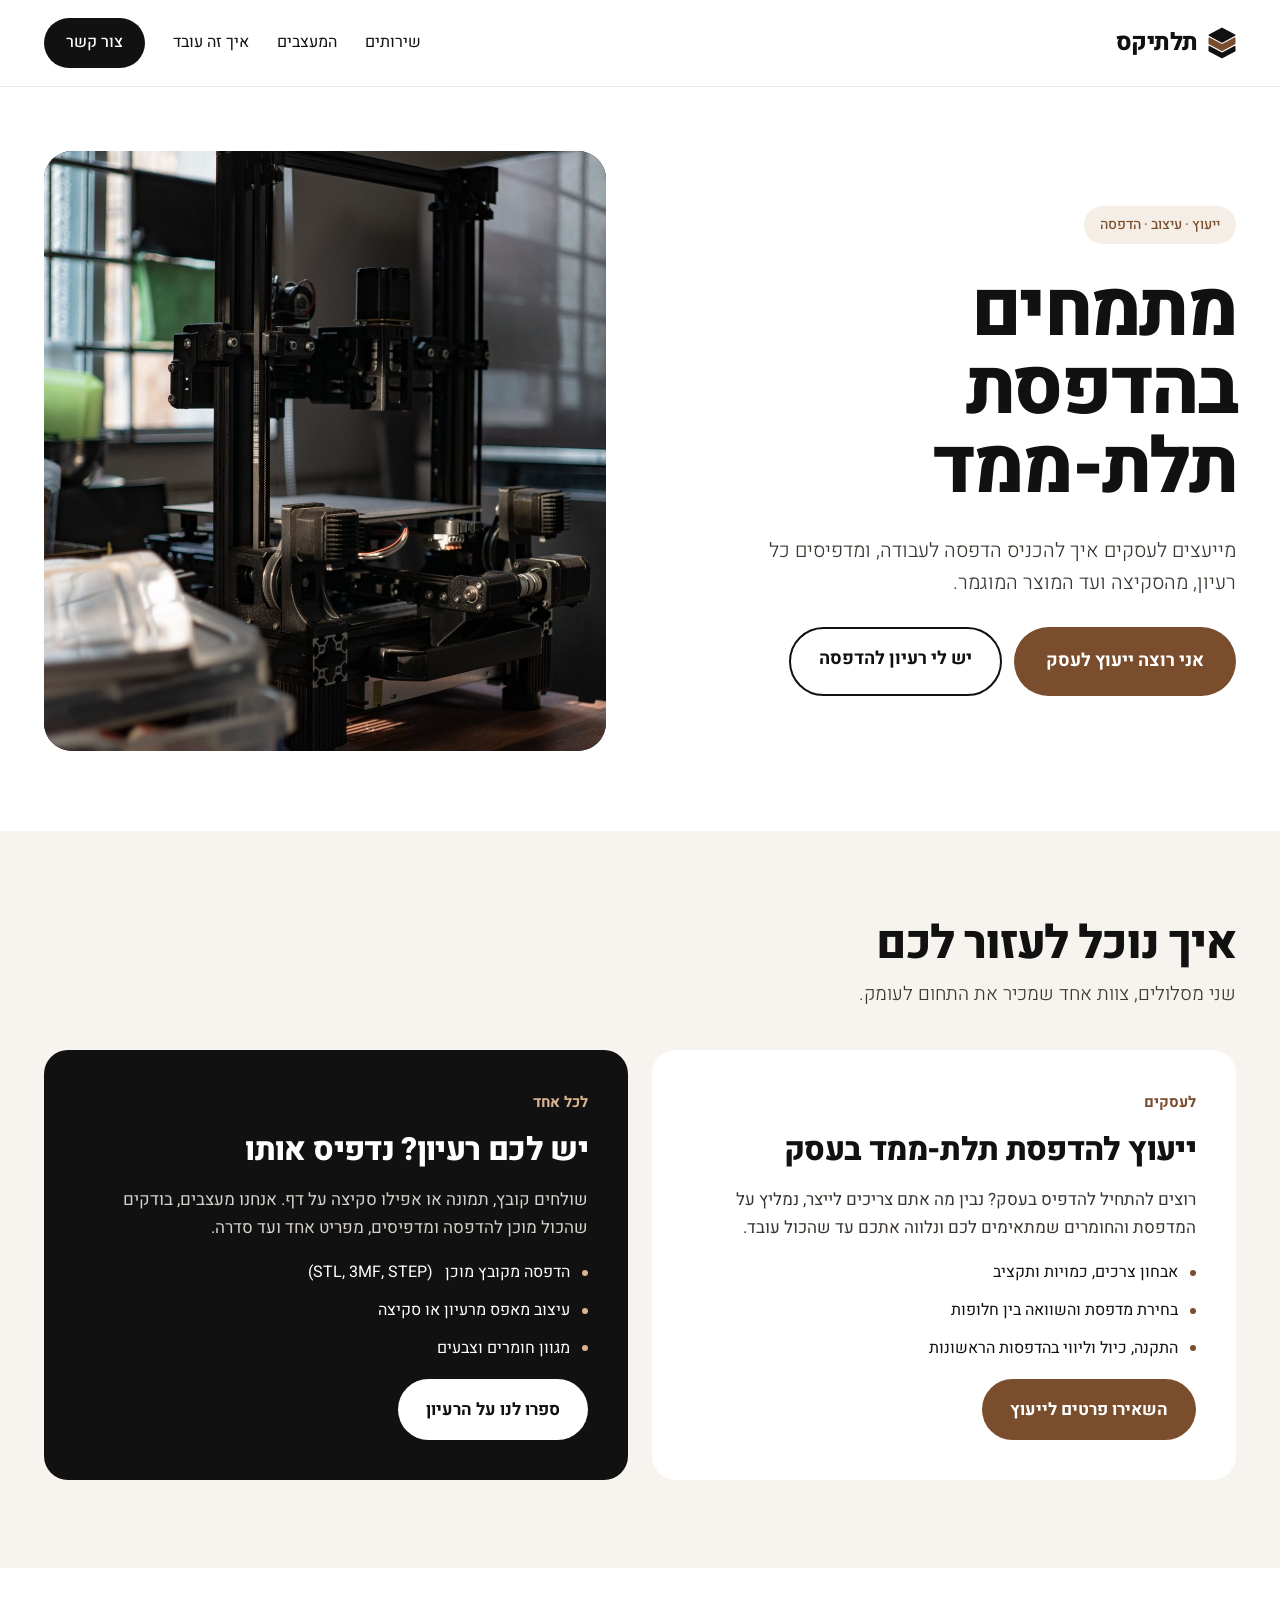
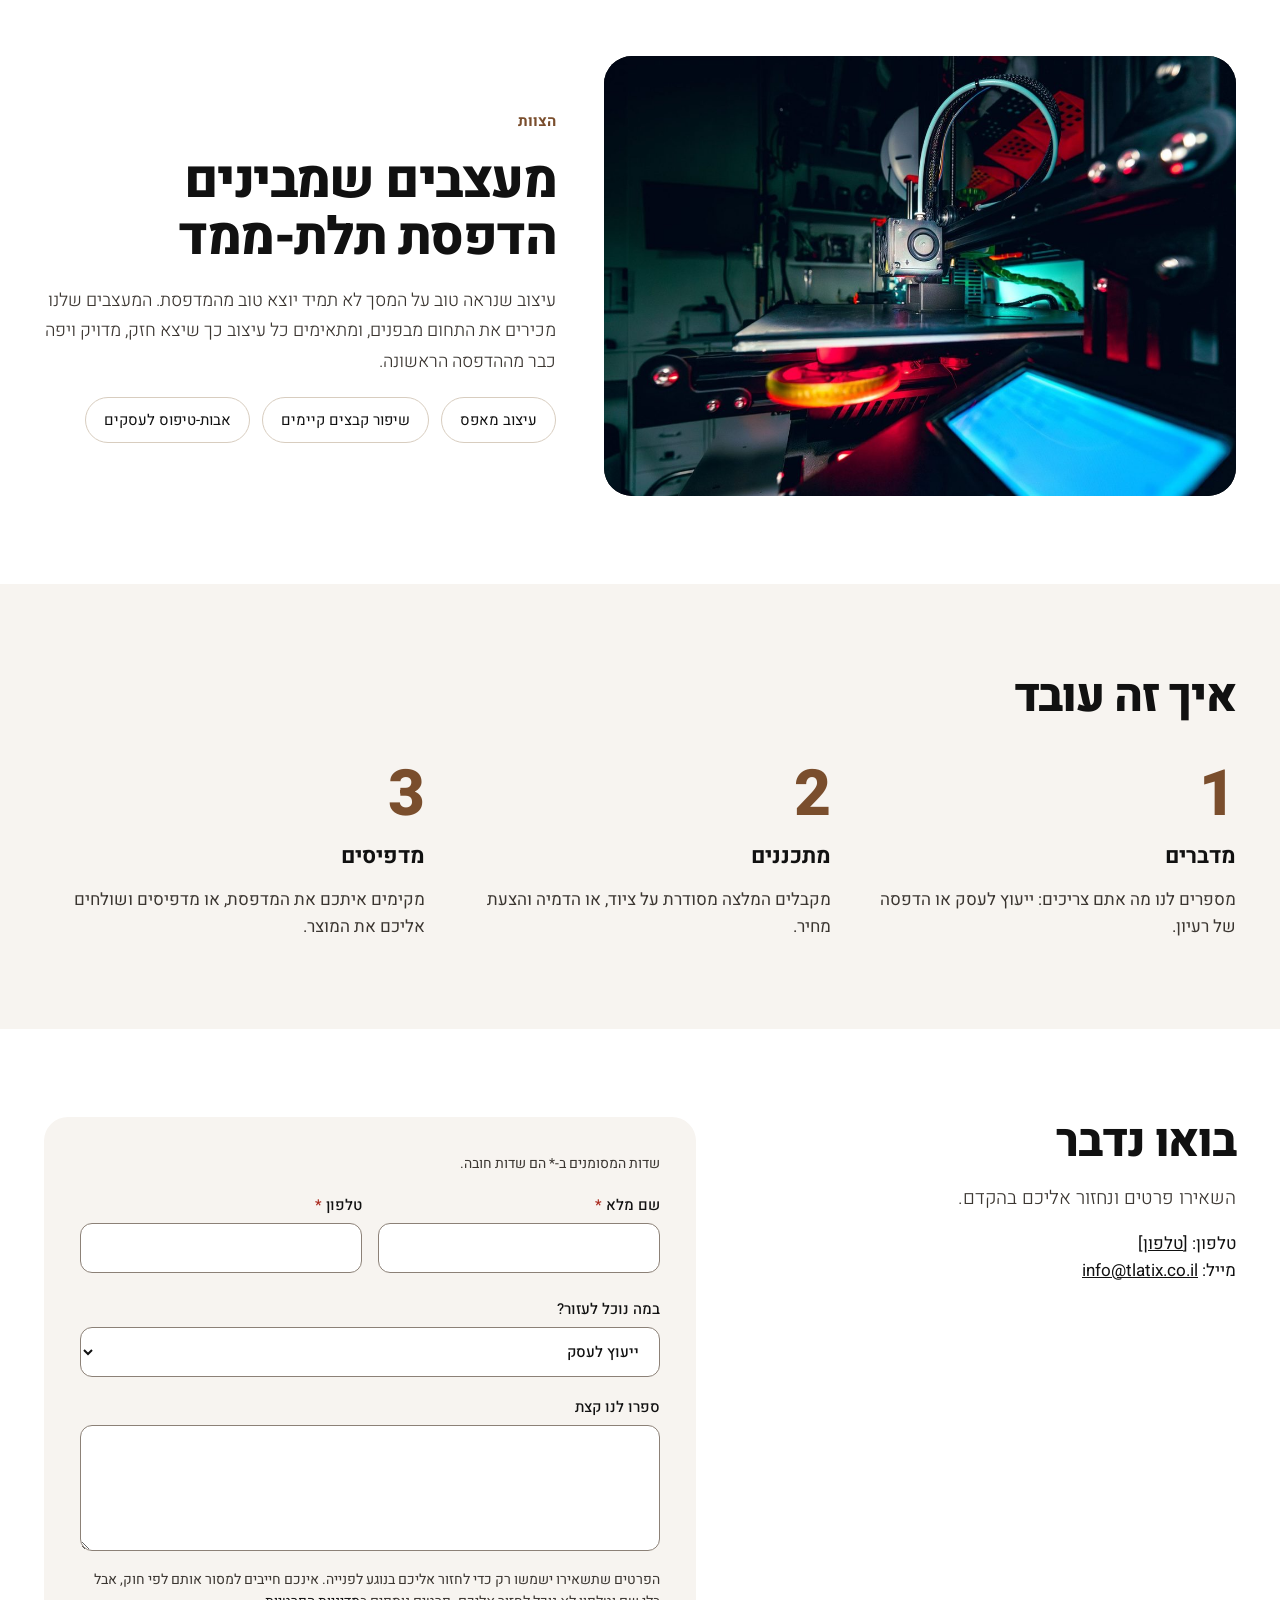
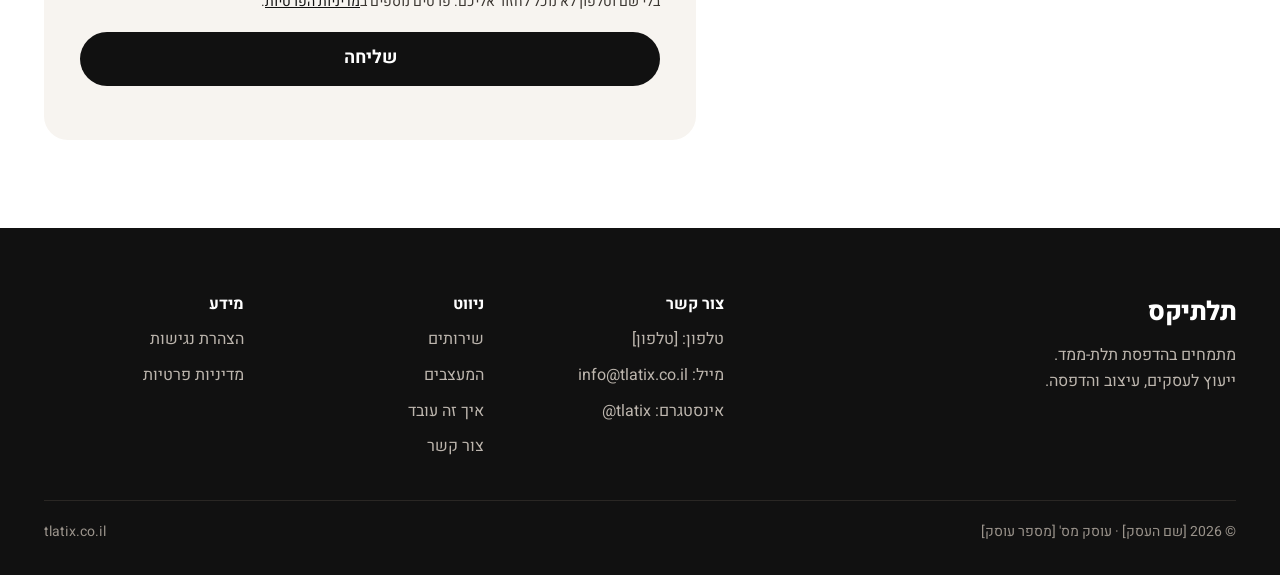
==== index.html @ 6335edaf "Restore final Tlatix site (3 pages, real photos, cube logo); wire form to FormSubmit Co-Authored-By:" ====
<!doctype html>
<html lang="he" dir="rtl">
<head>
<meta charset="utf-8">
<meta name="viewport" content="width=device-width, initial-scale=1">
<title>תלתיקס – מתמחים בהדפסת תלת-ממד</title>
<meta name="description" content="תלתיקס: ייעוץ לעסקים, עיצוב והדפסה בתלת-ממד, מהסקיצה ועד המוצר המוגמר.">
<link rel="icon" href="favicon.svg" type="image/svg+xml">
<link rel="preconnect" href="https://fonts.googleapis.com">
<link rel="preconnect" href="https://fonts.gstatic.com" crossorigin>
<link rel="stylesheet" href="https://fonts.googleapis.com/css2?family=Heebo:wght@300;400;500;700;800&display=swap">
<link rel="stylesheet" href="styles.css">
</head>
<body>
<a class="skip-link" href="#main">דלג לתוכן הראשי</a>

<header class="site-header">
  <div class="wrap">
    <a class="brand" href="index.html" aria-label="תלתיקס – לדף הבית">
      <svg width="28" height="32" viewBox="-2 -2 44 50" stroke-linejoin="round" stroke-width="2.4" aria-hidden="true" focusable="false"><path d="M20 0 40 10.6 20 21.4 0 10.6Z" fill="#111111" stroke="#111111"/><path d="M0 15.4 20 26.2 40 15.4V23.8L20 34.6 0 23.8Z" fill="#7A4E2D" stroke="#7A4E2D"/><path d="M0 28.6 20 39.4 40 28.6V35.2L20 45.8 0 35.2Z" fill="#111111" stroke="#111111"/></svg>
      <span>תלתיקס</span>
    </a>
    <nav class="main-nav" aria-label="ניווט ראשי">
      <a href="#services">שירותים</a>
      <a href="#designers">המעצבים</a>
      <a href="#how">איך זה עובד</a>
      <a class="nav-cta" href="#contact">צור קשר</a>
    </nav>
  </div>
</header>

<main id="main" tabindex="-1">

  <section class="wrap hero" aria-labelledby="hero-title">
    <div class="hero-text">
      <span class="pill">ייעוץ · עיצוב · הדפסה</span>
      <h1 id="hero-title">מתמחים<br>בהדפסת תלת-ממד</h1>
      <p class="lead">מייעצים לעסקים איך להכניס הדפסה לעבודה, ומדפיסים כל רעיון, מהסקיצה ועד המוצר המוגמר.</p>
      <div class="btn-row">
        <a class="btn btn-brown" href="#contact" data-service="ייעוץ לעסק">אני רוצה ייעוץ לעסק</a>
        <a class="btn btn-outline" href="#contact" data-service="יש לי רעיון להדפסה">יש לי רעיון להדפסה</a>
      </div>
    </div>
    <div class="photo">
      <img src="img/hero-printer.jpg" alt="מדפסת תלת-ממד על שולחן עבודה בסטודיו" width="1100" height="1650" fetchpriority="high">
    </div>
  </section>

  <section id="services" class="band" aria-labelledby="services-title">
    <div class="wrap section">
      <div class="section-head">
        <h2 id="services-title">איך נוכל לעזור לכם</h2>
        <p>שני מסלולים, צוות אחד שמכיר את התחום לעומק.</p>
      </div>
      <div class="cards">
        <article class="card">
          <span class="eyebrow">לעסקים</span>
          <h3>ייעוץ להדפסת תלת-ממד בעסק</h3>
          <p>רוצים להתחיל להדפיס בעסק? נבין מה אתם צריכים לייצר, נמליץ על המדפסת והחומרים שמתאימים לכם ונלווה אתכם עד שהכול עובד.</p>
          <ul class="ticks">
            <li>אבחון צרכים, כמויות ותקציב</li>
            <li>בחירת מדפסת והשוואה בין חלופות</li>
            <li>התקנה, כיול וליווי בהדפסות הראשונות</li>
          </ul>
          <a class="btn btn-brown btn-sm" href="#contact" data-service="ייעוץ לעסק">השאירו פרטים לייעוץ</a>
        </article>
        <article class="card dark">
          <span class="eyebrow">לכל אחד</span>
          <h3>יש לכם רעיון? נדפיס אותו</h3>
          <p>שולחים קובץ, תמונה או אפילו סקיצה על דף. אנחנו מעצבים, בודקים שהכול מוכן להדפסה ומדפיסים, מפריט אחד ועד סדרה.</p>
          <ul class="ticks">
            <li>הדפסה מקובץ מוכן <span dir="ltr">(STL, 3MF, STEP)</span></li>
            <li>עיצוב מאפס מרעיון או סקיצה</li>
            <li>מגוון חומרים וצבעים</li>
          </ul>
          <a class="btn btn-white btn-sm" href="#contact" data-service="יש לי רעיון להדפסה">ספרו לנו על הרעיון</a>
        </article>
      </div>
    </div>
  </section>

  <section id="designers" class="wrap team" aria-labelledby="team-title">
    <div class="photo">
      <img src="img/printhead.jpg" alt="ראש הדפסה של מדפסת תלת-ממד בזמן עבודה" width="1400" height="793" loading="lazy">
    </div>
    <div class="team-text">
      <span class="eyebrow">הצוות</span>
      <h2 id="team-title">מעצבים שמבינים<br>הדפסת תלת-ממד</h2>
      <p>עיצוב שנראה טוב על המסך לא תמיד יוצא טוב מהמדפסת. המעצבים שלנו מכירים את התחום מבפנים, ומתאימים כל עיצוב כך שיצא חזק, מדויק ויפה כבר מההדפסה הראשונה.</p>
      <ul class="tags" aria-label="שירותי עיצוב">
        <li>עיצוב מאפס</li>
        <li>שיפור קבצים קיימים</li>
        <li>אבות-טיפוס לעסקים</li>
      </ul>
    </div>
  </section>

  <section id="how" class="band" aria-labelledby="how-title">
    <div class="wrap section">
      <h2 id="how-title">איך זה עובד</h2>
      <ol class="steps">
        <li><span class="num" aria-hidden="true">1</span><h3>מדברים</h3><p>מספרים לנו מה אתם צריכים: ייעוץ לעסק או הדפסה של רעיון.</p></li>
        <li><span class="num" aria-hidden="true">2</span><h3>מתכננים</h3><p>מקבלים המלצה מסודרת על ציוד, או הדמיה והצעת מחיר.</p></li>
        <li><span class="num" aria-hidden="true">3</span><h3>מדפיסים</h3><p>מקימים איתכם את המדפסת, או מדפיסים ושולחים אליכם את המוצר.</p></li>
      </ol>
    </div>
  </section>

  <section id="contact" class="wrap contact" aria-labelledby="contact-title">
    <div class="contact-text">
      <h2 id="contact-title">בואו נדבר</h2>
      <p>השאירו פרטים ונחזור אליכם בהקדם.</p>
      <p class="direct">טלפון: <a href="tel:[טלפון]" dir="ltr">[טלפון]</a><br>מייל: <a href="mailto:info@tlatix.co.il" dir="ltr">info@tlatix.co.il</a></p>
    </div>
    <form class="lead-form" id="lead-form" action="https://formsubmit.co/ajax/info@tlatix.co.il" method="POST" novalidate aria-describedby="form-notice">
      <input type="hidden" name="_subject" value="פנייה חדשה מהאתר – תלתיקס">
      <input type="hidden" name="_template" value="table">
      <input type="hidden" name="_captcha" value="false">
      <p class="notice">שדות המסומנים ב-<span aria-hidden="true">*</span><span class="sr-only">כוכבית</span> הם שדות חובה.</p>
      <div class="row">
        <div class="field">
          <label for="f-name">שם מלא <span class="req" aria-hidden="true">*</span></label>
          <input id="f-name" type="text" name="name" autocomplete="name" required aria-required="true" aria-describedby="f-name-err">
          <span class="err" id="f-name-err"></span>
        </div>
        <div class="field">
          <label for="f-phone">טלפון <span class="req" aria-hidden="true">*</span></label>
          <input id="f-phone" type="tel" name="phone" autocomplete="tel" inputmode="tel" required aria-required="true" pattern="[0-9+\-\s]{9,15}" aria-describedby="f-phone-err">
          <span class="err" id="f-phone-err"></span>
        </div>
      </div>
      <div class="field">
        <label for="f-service">במה נוכל לעזור?</label>
        <select id="f-service" name="service">
          <option>ייעוץ לעסק</option>
          <option>יש לי רעיון להדפסה</option>
          <option>יש לי קובץ מוכן</option>
          <option>משהו אחר</option>
        </select>
      </div>
      <div class="field">
        <label for="f-notes">ספרו לנו קצת</label>
        <textarea id="f-notes" name="notes" rows="4"></textarea>
      </div>
      <div class="hp" aria-hidden="true">
        <label for="f-company">לא למלא</label>
        <input id="f-company" type="text" name="_honey" tabindex="-1" autocomplete="off">
      </div>
      <p class="notice" id="form-notice">הפרטים שתשאירו ישמשו רק כדי לחזור אליכם בנוגע לפנייה. אינכם חייבים למסור אותם לפי חוק, אבל בלי שם וטלפון לא נוכל לחזור אליכם. פרטים נוספים ב<a href="privacy.html">מדיניות הפרטיות</a>.</p>
      <button class="submit" type="submit">שליחה</button>
      <p class="status" id="form-status" role="status" aria-live="polite"></p>
    </form>
  </section>

</main>

<footer class="site-footer">
  <div class="wrap">
    <div class="foot-col about">
      <span class="foot-brand">תלתיקס</span>
      <span>מתמחים בהדפסת תלת-ממד.<br>ייעוץ לעסקים, עיצוב והדפסה.</span>
    </div>
    <div class="foot-col">
      <span class="foot-title">צור קשר</span>
      <span>טלפון: <a href="tel:[טלפון]" dir="ltr">[טלפון]</a></span>
      <span>מייל: <a href="mailto:info@tlatix.co.il" dir="ltr">info@tlatix.co.il</a></span>
      <span>אינסטגרם: <span dir="ltr">@tlatix</span></span>
    </div>
    <nav class="foot-col" aria-label="ניווט בתחתית העמוד">
      <span class="foot-title">ניווט</span>
      <a href="#services">שירותים</a>
      <a href="#designers">המעצבים</a>
      <a href="#how">איך זה עובד</a>
      <a href="#contact">צור קשר</a>
    </nav>
    <nav class="foot-col" aria-label="מידע משפטי">
      <span class="foot-title">מידע</span>
      <a href="accessibility.html">הצהרת נגישות</a>
      <a href="privacy.html">מדיניות פרטיות</a>
    </nav>
    <div class="foot-bottom">
      <span>© 2026 [שם העסק] · עוסק מס' [מספר עוסק]</span>
      <span dir="ltr">tlatix.co.il</span>
    </div>
  </div>
</footer>

<script>
(function () {
  // כפתורי הפתיח ממלאים מראש את סוג הפנייה בטופס
  var select = document.getElementById('f-service');
  document.querySelectorAll('[data-service]').forEach(function (a) {
    a.addEventListener('click', function () { select.value = a.getAttribute('data-service'); });
  });

  var form = document.getElementById('lead-form');
  var status = document.getElementById('form-status');
  var checks = [
    { el: document.getElementById('f-name'), err: document.getElementById('f-name-err'),
      msg: function (v) { return v.trim().length < 2 ? 'נא לכתוב שם מלא' : ''; } },
    { el: document.getElementById('f-phone'), err: document.getElementById('f-phone-err'),
      msg: function (v) { var d = v.replace(/\D/g, ''); return d.length < 9 || d.length > 12 ? 'נא לכתוב מספר טלפון תקין (9 עד 12 ספרות)' : ''; } }
  ];

  function validate() {
    var first = null;
    checks.forEach(function (c) {
      var m = c.msg(c.el.value);
      c.err.textContent = m;
      c.el.setAttribute('aria-invalid', m ? 'true' : 'false');
      if (m && !first) first = c.el;
    });
    return first;
  }

  form.addEventListener('submit', function (e) {
    e.preventDefault();
    status.textContent = '';
    status.className = 'status';
    var bad = validate();
    if (bad) { bad.focus(); return; }
    var endpoint = form.getAttribute('action') || '';
    if (!endpoint || endpoint.indexOf('YOUR_FORM_ID') > -1) {
      status.className = 'status ok';
      status.textContent = 'זו תצוגה מקדימה: באתר החי הפנייה תישלח אליכם למייל אחרי שמחברים את הטופס.';
      return;
    }
    var btn = form.querySelector('.submit');
    btn.disabled = true;
    status.textContent = 'שולח…';
    fetch(endpoint, { method: 'POST', body: new FormData(form), headers: { 'Accept': 'application/json' } })
      .then(function (r) {
        if (!r.ok) throw new Error('send failed');
        form.reset();
        status.className = 'status ok';
        status.textContent = 'תודה! קיבלנו את הפרטים ונחזור אליכם בהקדם.';
      })
      .catch(function () {
        status.className = 'status bad';
        status.textContent = 'השליחה לא הצליחה. אפשר לנסות שוב או להתקשר אלינו.';
      })
      .then(function () { btn.disabled = false; });
  });
})();
</script>
</body>
</html>
---- styles.css ----
/* תלתיקס – גיליון סגנון משותף */
:root{
  --ink:#111111;
  --body:#3B3631;
  --brown:#7A4E2D;
  --brown-dark:#5C3A21;
  --sand:#F7F4F0;
  --sand-2:#F4EEE7;
  --line:#ECE7E1;
  --field:#CFC5B9;
  --tan:#D9B48F;
  --foot:#BDB6AE;
  --foot-dim:#8C857D;
  --error:#A8261B;
  --ok:#2F6B3A;
  --focus:#1F5FBF;
}
*{box-sizing:border-box}
html{scroll-behavior:smooth}
@media (prefers-reduced-motion:reduce){html{scroll-behavior:auto}}
body{margin:0;background:#FFFFFF;color-scheme:light;color:var(--ink);font-family:'Heebo',system-ui,-apple-system,'Segoe UI',Arial,sans-serif;font-size:17px;line-height:1.6}
img{max-width:100%;display:block}
a{color:var(--ink)}
a:hover{color:var(--brown)}
input,textarea,select,button{font:inherit}

/* מיקוד מקלדת ברור */
:focus-visible{outline:3px solid var(--focus);outline-offset:3px;border-radius:6px}

/* דילוג לתוכן */
.skip-link{position:absolute;top:-100px;right:16px;z-index:100;background:var(--ink);color:#FFFFFF;padding:12px 20px;border-radius:0 0 12px 12px;font-weight:700;text-decoration:none}
.skip-link:focus{top:0;color:#FFFFFF}

.sr-only{position:absolute;width:1px;height:1px;padding:0;margin:-1px;overflow:hidden;clip:rect(0,0,0,0);white-space:nowrap;border:0}

.wrap{max-width:1240px;margin:0 auto;padding-left:max(24px, env(safe-area-inset-left, 0px));padding-right:max(24px, env(safe-area-inset-right, 0px))}

/* כותרת עליונה */
.site-header{background:#FFFFFF;border-bottom:1px solid var(--line)}
.site-header .wrap{padding-block:18px;display:flex;flex-wrap:wrap;align-items:center;justify-content:space-between;gap:16px}
.brand{display:flex;align-items:center;gap:10px;text-decoration:none;color:var(--ink)}
.brand span{font-size:24px;font-weight:800;letter-spacing:-0.02em;line-height:1}
.main-nav{display:flex;flex-wrap:wrap;align-items:center;gap:8px 28px;font-size:16px}
.main-nav a{color:var(--ink);text-decoration:none;padding:10px 0}
.main-nav a.nav-cta{background:var(--ink);color:#FFFFFF;font-weight:500;padding:12px 22px;border-radius:999px}
.main-nav a.nav-cta:hover{background:var(--brown-dark);color:#FFFFFF}

/* כפתורים */
.btn{display:inline-block;text-decoration:none;font-weight:700;font-size:18px;padding:18px 30px;border-radius:999px;border:2px solid transparent;cursor:pointer}
.btn-brown{background:var(--brown);color:#FFFFFF}
.btn-brown:hover{background:var(--brown-dark);color:#FFFFFF}
.btn-outline{background:#FFFFFF;color:var(--ink);border-color:var(--ink);padding:16px 28px}
.btn-outline:hover{background:var(--ink);color:#FFFFFF}
.btn-white{background:#FFFFFF;color:var(--ink)}
.btn-white:hover{background:var(--sand-2);color:var(--ink)}
.btn-sm{font-size:17px;padding:15px 26px}

/* פתיח */
.hero{padding-block:64px 80px;display:flex;flex-wrap:wrap;align-items:stretch;gap:48px}
.hero-text{flex:1 1 460px;min-width:0;display:flex;flex-direction:column;justify-content:center;gap:28px}
.pill{align-self:flex-start;font-size:14px;font-weight:500;color:var(--brown);background:var(--sand-2);padding:8px 16px;border-radius:999px}
.hero h1{margin:0;font-size:clamp(44px,6vw,80px);line-height:1.02;font-weight:800;letter-spacing:-0.035em}
.lead{margin:0;font-size:20px;line-height:1.6;font-weight:300;color:var(--body);max-width:32rem}
.btn-row{display:flex;flex-wrap:wrap;gap:12px}
.photo{flex:1 1 440px;min-width:0;border-radius:28px;overflow:hidden;background:#1A1715}
.photo img{width:100%;height:100%;object-fit:cover}
.hero .photo{height:600px}
.hero .photo img{object-position:center 40%}

/* שירותים */
.band{background:var(--sand)}
.section{padding-block:88px;display:flex;flex-direction:column;gap:40px}
.section-head{display:flex;flex-direction:column;gap:10px;max-width:40rem}
h2{margin:0;font-size:46px;font-weight:800;letter-spacing:-0.025em;line-height:1.1}
.section-head p{margin:0;font-size:19px;font-weight:300;line-height:1.6;color:var(--body)}
.cards{display:flex;flex-wrap:wrap;gap:24px}
.card{flex:1 1 440px;min-width:0;border-radius:24px;padding:40px;display:flex;flex-direction:column;gap:18px;background:#FFFFFF}
.card.dark{background:var(--ink);color:#FFFFFF}
.card .eyebrow{font-size:15px;font-weight:700;color:var(--brown)}
.card.dark .eyebrow{color:var(--tan)}
.card h3{margin:0;font-size:32px;font-weight:800;letter-spacing:-0.02em;line-height:1.15}
.card p{margin:0;font-size:17px;line-height:1.65;color:var(--body)}
.card.dark p{color:#D6D1CB}
.ticks{margin:0;padding:0;list-style:none;display:flex;flex-direction:column;gap:12px;font-size:16px}
.ticks li{display:flex;gap:12px;align-items:center}
.ticks li::before{content:"";flex:0 0 6px;height:6px;border-radius:50%;background:var(--brown)}
.card.dark .ticks li::before{background:var(--tan)}
.card .btn{margin-top:auto;align-self:flex-start}

/* צוות */
.team{padding-block:88px;display:flex;flex-wrap:wrap;gap:48px;align-items:center}
.team .photo{flex:1 1 560px;height:440px;background:#0E0E0E}
.team .photo img{object-position:45% center}
.team-text{flex:1 1 440px;min-width:0;display:flex;flex-direction:column;gap:20px}
.team-text .eyebrow{font-size:15px;font-weight:700;color:var(--brown)}
.team-text h2{font-size:clamp(36px,4.5vw,52px);line-height:1.08;letter-spacing:-0.03em}
.team-text p{margin:0;font-size:18px;font-weight:300;line-height:1.7;color:var(--body)}
.tags{margin:0;padding:0;list-style:none;display:flex;flex-wrap:wrap;gap:12px}
.tags li{font-size:15px;padding:10px 18px;border:1px solid #D8CDBF;border-radius:999px}

/* תהליך */
.steps{margin:0;padding:0;list-style:none;display:flex;flex-wrap:wrap;gap:24px}
.steps li{flex:1 1 280px;min-width:0;display:flex;flex-direction:column;gap:12px}
.steps .num{font-size:64px;font-weight:800;line-height:1;color:var(--brown)}
.steps h3{margin:0;font-size:22px;font-weight:700}
.steps p{margin:0;font-size:17px;line-height:1.6;color:var(--body)}

/* צור קשר */
.contact{padding-block:88px;display:flex;flex-wrap:wrap;gap:48px}
.contact-text{flex:1 1 320px;min-width:0;display:flex;flex-direction:column;gap:16px}
.contact-text p{margin:0;font-size:19px;font-weight:300;line-height:1.6;color:var(--body)}
.contact-text .direct{font-size:17px;font-weight:400;color:var(--ink)}
.lead-form{flex:1 1 480px;min-width:0;background:var(--sand);border-radius:24px;padding:36px;display:flex;flex-direction:column;gap:18px}
.row{display:flex;flex-wrap:wrap;gap:16px}
.row .field{flex:1 1 200px}
.field{display:flex;flex-direction:column;gap:6px;font-size:15px;font-weight:500}
.field input,.field select,.field textarea{min-height:50px;padding:0 16px;border:1px solid #8C8177;border-radius:12px;background:#FFFFFF;color:var(--ink)}
.field textarea{padding:14px 16px;resize:vertical}
.field input[type=tel]{direction:ltr;text-align:right}
.field .req{color:var(--error)}
.field .err{font-size:14px;font-weight:500;color:var(--error);min-height:0}
.field [aria-invalid=true]{border:2px solid var(--error)}
.hp{position:absolute;right:-10000px;width:1px;height:1px;overflow:hidden}
.notice{margin:0;font-size:14px;line-height:1.6;color:var(--body)}
.submit{min-height:54px;background:var(--ink);color:#FFFFFF;border:0;border-radius:999px;font-size:18px;font-weight:700;cursor:pointer}
.submit:hover{background:var(--brown-dark)}
.submit[disabled]{opacity:.6;cursor:wait}
.status{margin:0;font-size:16px;font-weight:500}
.status.ok{color:var(--ok)}
.status.bad{color:var(--error)}

/* כותרת תחתונה */
.site-footer{background:var(--ink);color:var(--foot)}
.site-footer .wrap{padding-block:64px 32px;display:flex;flex-wrap:wrap;justify-content:space-between;gap:40px;font-size:16px}
.foot-col{display:flex;flex-direction:column;gap:10px}
.foot-col.about{flex:1 1 260px}
.foot-col:not(.about){flex:0 1 200px}
.foot-title{color:#FFFFFF;font-weight:700}
.foot-brand{font-size:26px;font-weight:800;letter-spacing:-0.02em;color:#FFFFFF}
.site-footer a{color:var(--foot);text-decoration:none}
.site-footer a:hover{color:#FFFFFF;text-decoration:underline}
.foot-bottom{flex:1 1 100%;border-top:1px solid #2A2724;padding-top:20px;font-size:14px;color:#9A938B;display:flex;flex-wrap:wrap;justify-content:space-between;gap:8px 24px}

/* דפי מסמך (נגישות, פרטיות) */
.doc{max-width:820px;margin:0 auto;padding-block:64px 88px;padding-left:max(24px, env(safe-area-inset-left, 0px));padding-right:max(24px, env(safe-area-inset-right, 0px))}
.doc h1{margin:0 0 8px;font-size:clamp(36px,5vw,52px);font-weight:800;letter-spacing:-0.03em;line-height:1.1}
.doc .updated{margin:0 0 40px;color:var(--body);font-size:15px}
.doc h2{font-size:26px;margin:40px 0 12px;letter-spacing:-0.01em}
.doc p,.doc li{color:var(--body);font-size:17px;line-height:1.75}
.doc ul{padding-inline-start:22px}
.doc .contact-box{background:var(--sand);border-radius:16px;padding:24px 28px;margin-top:12px}
.doc .contact-box p{margin:4px 0}

@media (max-width:640px){
  body{font-size:16px}
  h2{font-size:34px}
  .hero{padding-block:40px 56px}
  .hero .photo{height:380px}
  .team .photo{height:300px}
  .section,.team,.contact{padding-block:56px}
  .card{padding:28px}
  .lead-form{padding:24px}
}
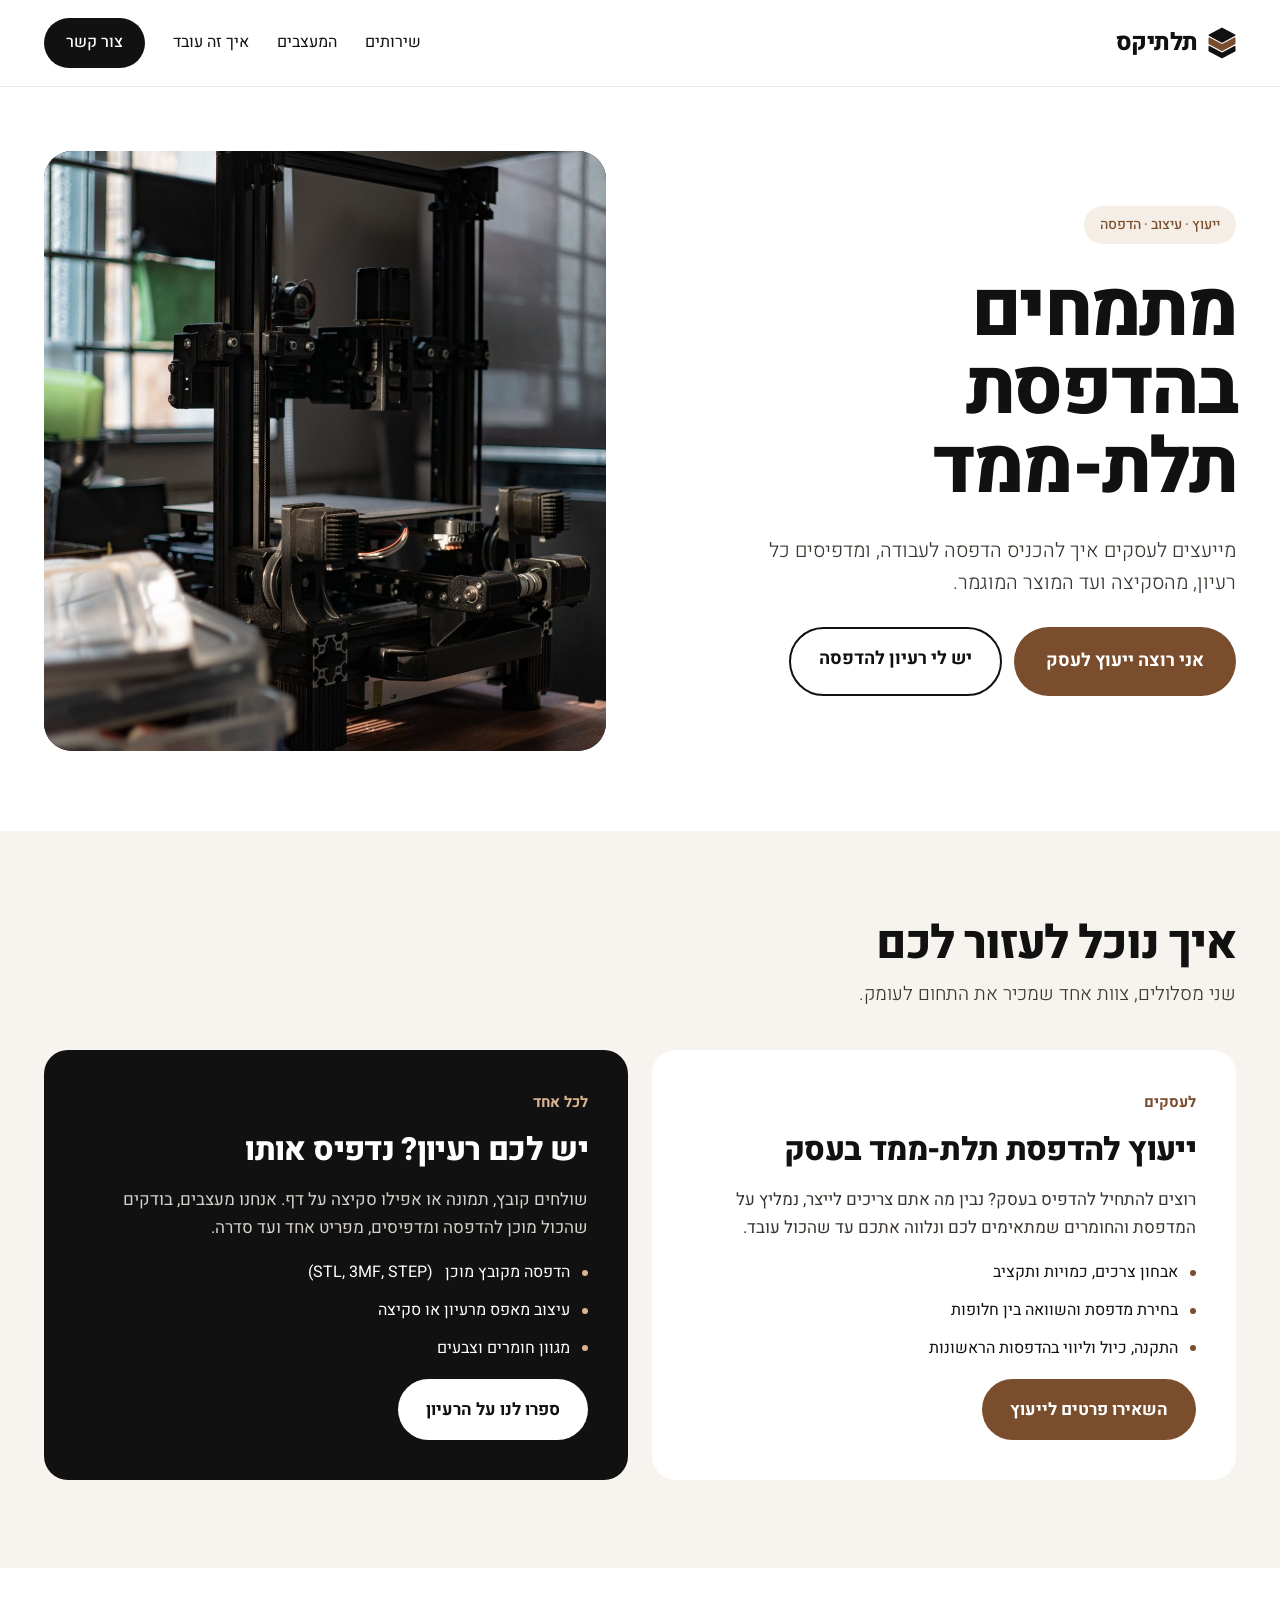
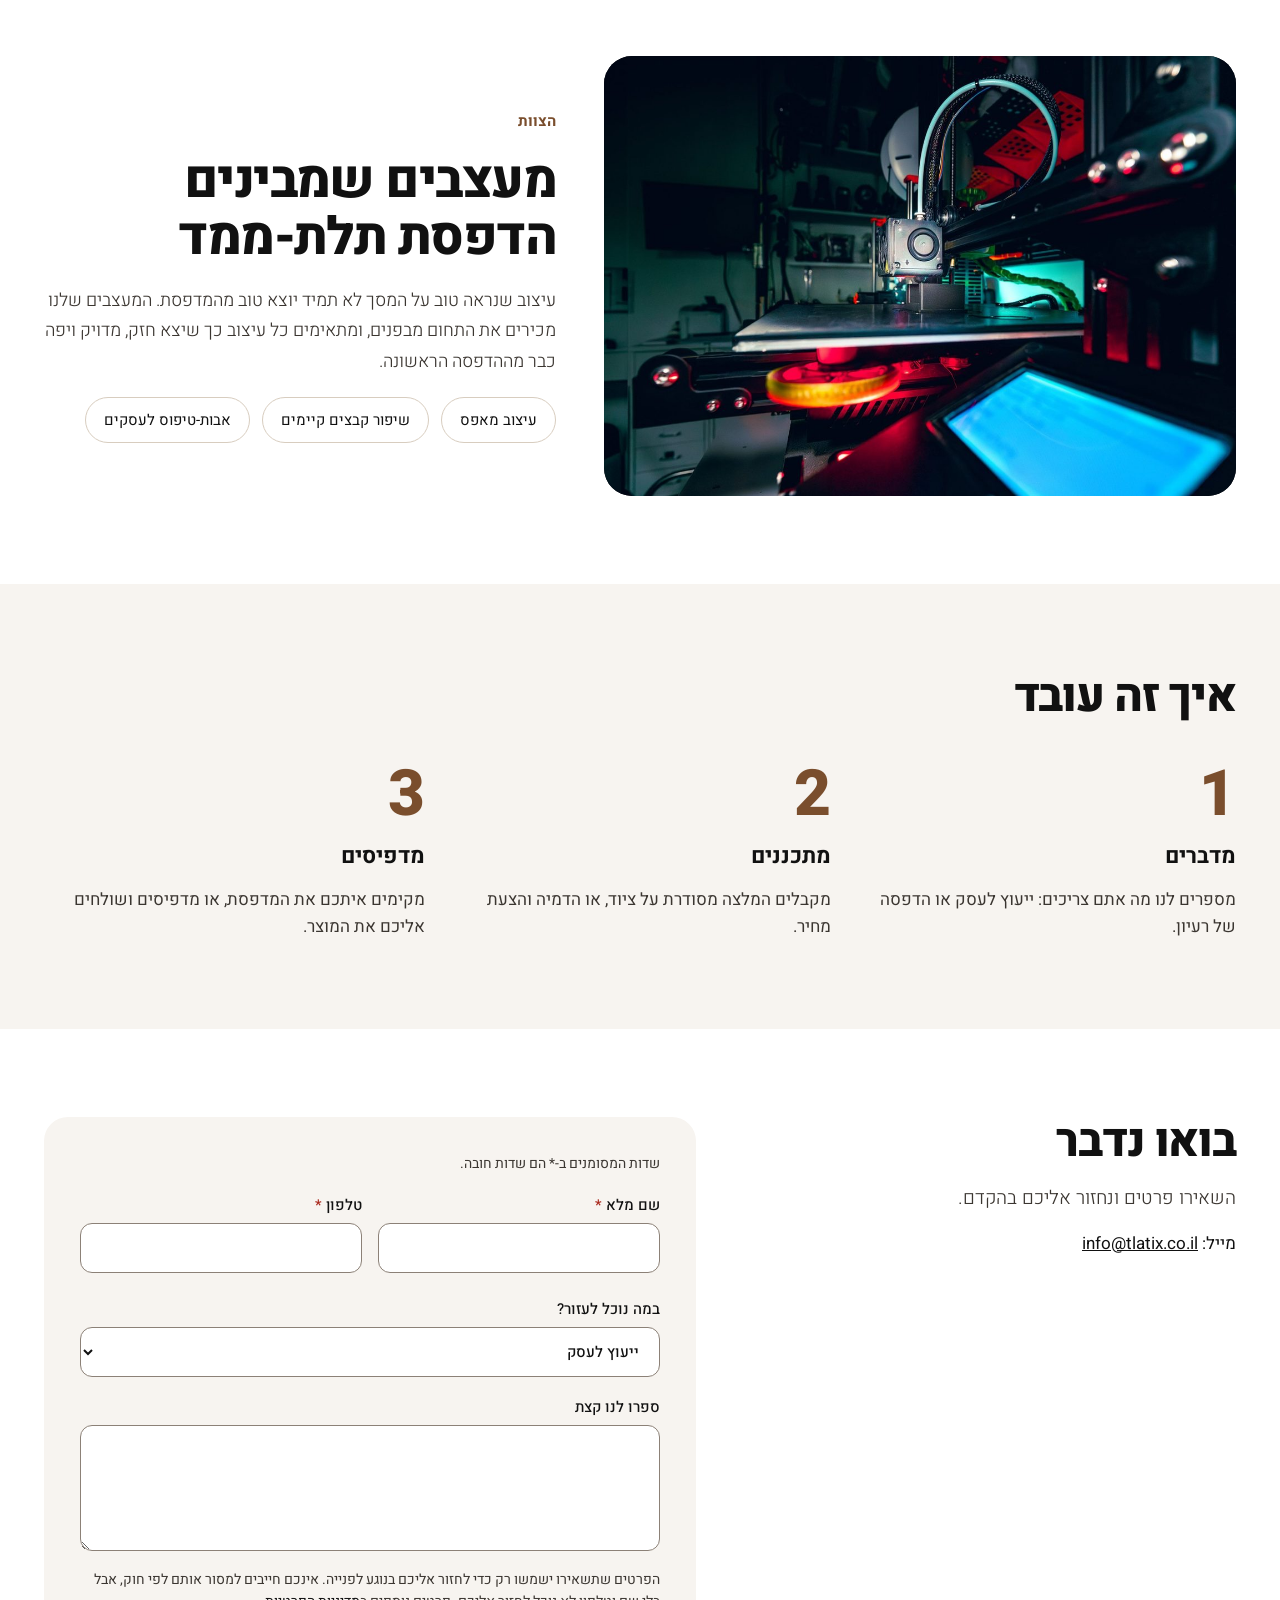
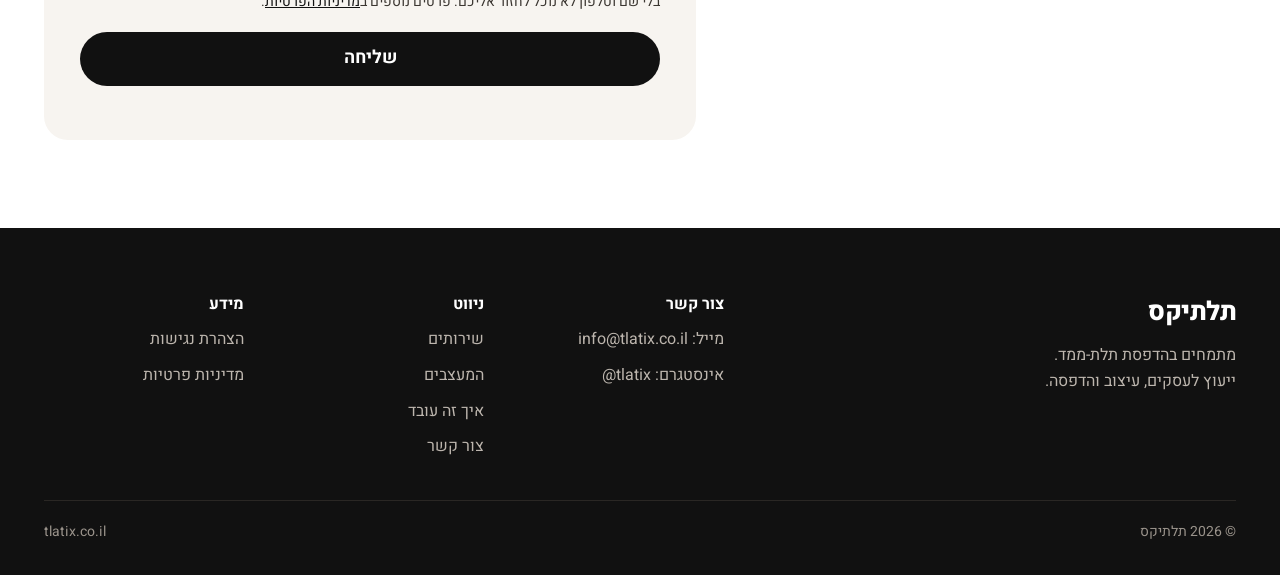
==== commit 452ed61f: "Align privacy policy and accessibility statement with current setup; contact by form/email only Co-A" ====
--- a/index.html
+++ b/index.html
@@ -110,7 +110,7 @@
     <div class="contact-text">
       <h2 id="contact-title">בואו נדבר</h2>
       <p>השאירו פרטים ונחזור אליכם בהקדם.</p>
-      <p class="direct">טלפון: <a href="tel:[טלפון]" dir="ltr">[טלפון]</a><br>מייל: <a href="mailto:info@tlatix.co.il" dir="ltr">info@tlatix.co.il</a></p>
+      <p class="direct">מייל: <a href="mailto:info@tlatix.co.il" dir="ltr">info@tlatix.co.il</a></p>
     </div>
     <form class="lead-form" id="lead-form" action="https://formsubmit.co/ajax/info@tlatix.co.il" method="POST" novalidate aria-describedby="form-notice">
       <input type="hidden" name="_subject" value="פנייה חדשה מהאתר – תלתיקס">
@@ -162,7 +162,6 @@
     </div>
     <div class="foot-col">
       <span class="foot-title">צור קשר</span>
-      <span>טלפון: <a href="tel:[טלפון]" dir="ltr">[טלפון]</a></span>
       <span>מייל: <a href="mailto:info@tlatix.co.il" dir="ltr">info@tlatix.co.il</a></span>
       <span>אינסטגרם: <span dir="ltr">@tlatix</span></span>
     </div>
@@ -179,7 +178,7 @@
       <a href="privacy.html">מדיניות פרטיות</a>
     </nav>
     <div class="foot-bottom">
-      <span>© 2026 [שם העסק] · עוסק מס' [מספר עוסק]</span>
+      <span>© 2026 תלתיקס</span>
       <span dir="ltr">tlatix.co.il</span>
     </div>
   </div>
@@ -237,7 +236,7 @@
       })
       .catch(function () {
         status.className = 'status bad';
-        status.textContent = 'השליחה לא הצליחה. אפשר לנסות שוב או להתקשר אלינו.';
+        status.textContent = 'השליחה לא הצליחה. אפשר לנסות שוב או לכתוב לנו ל-info@tlatix.co.il.';
       })
       .then(function () { btn.disabled = false; });
   });
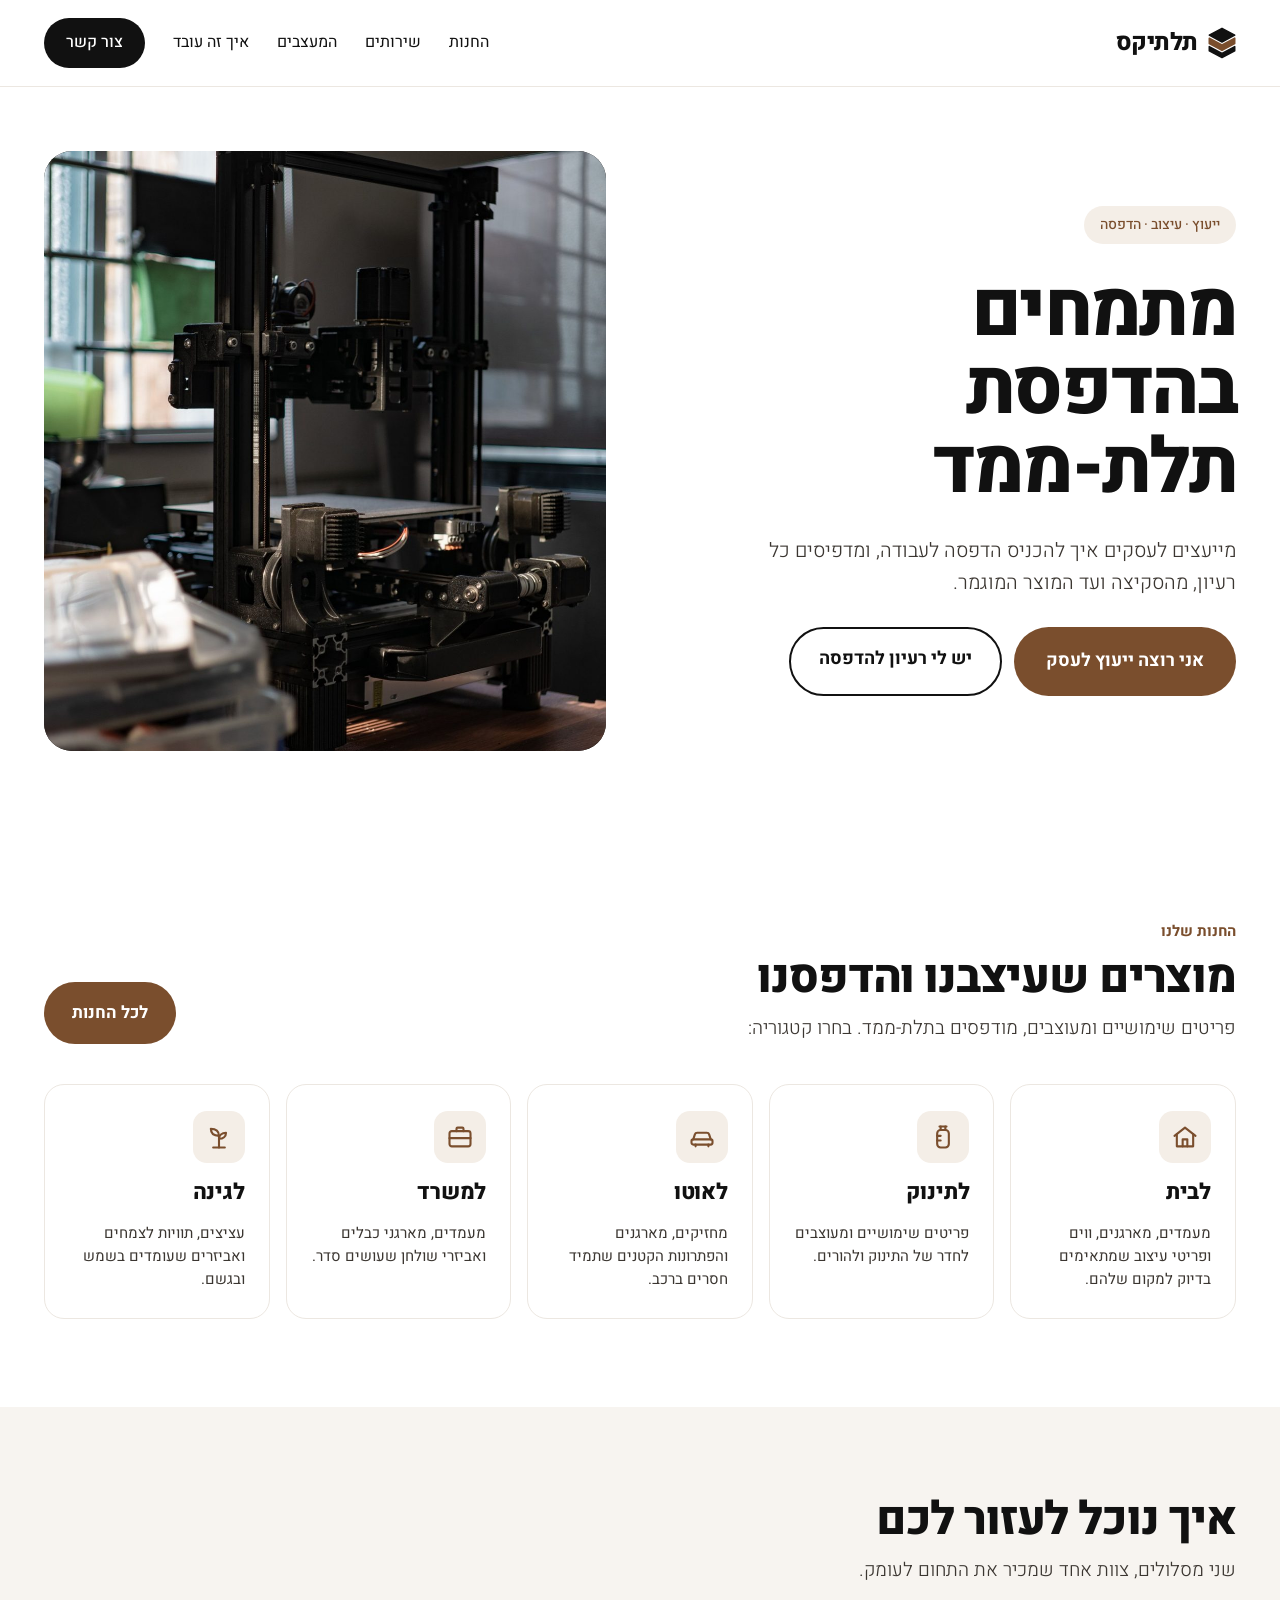
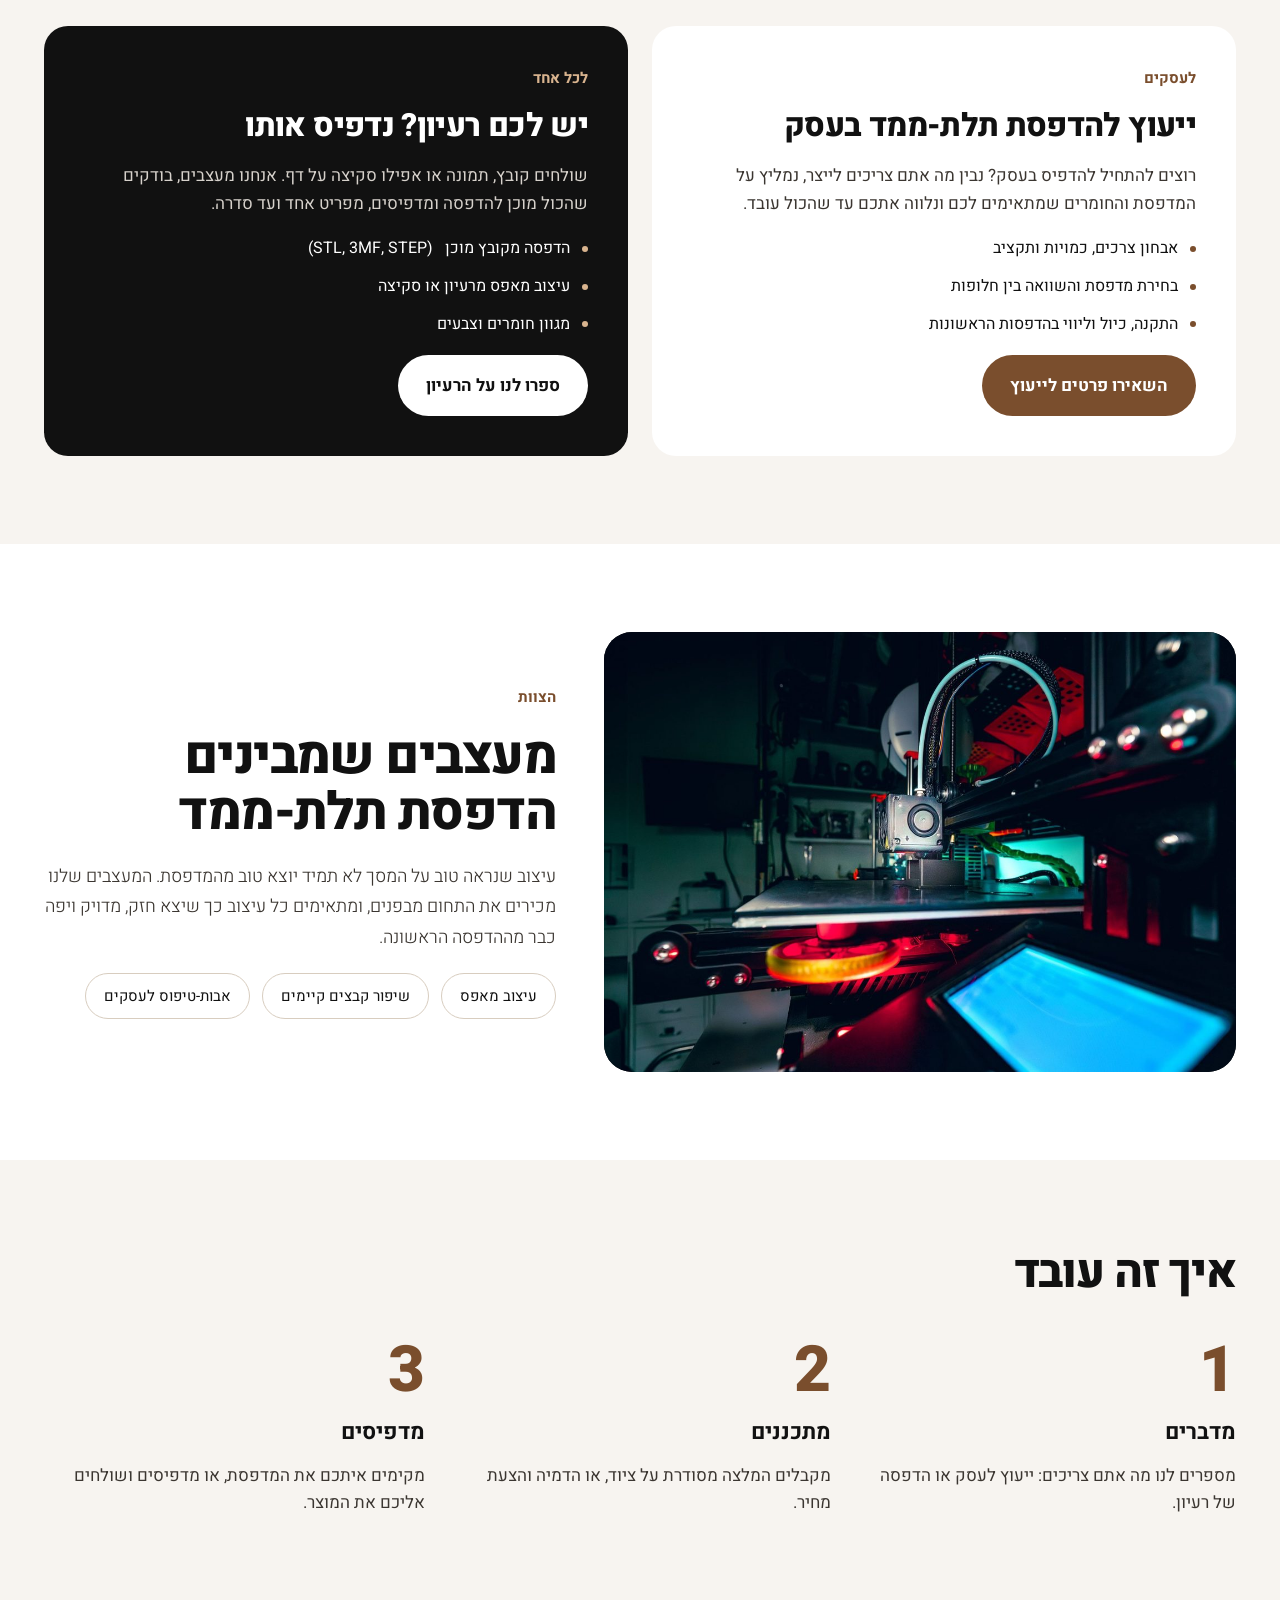
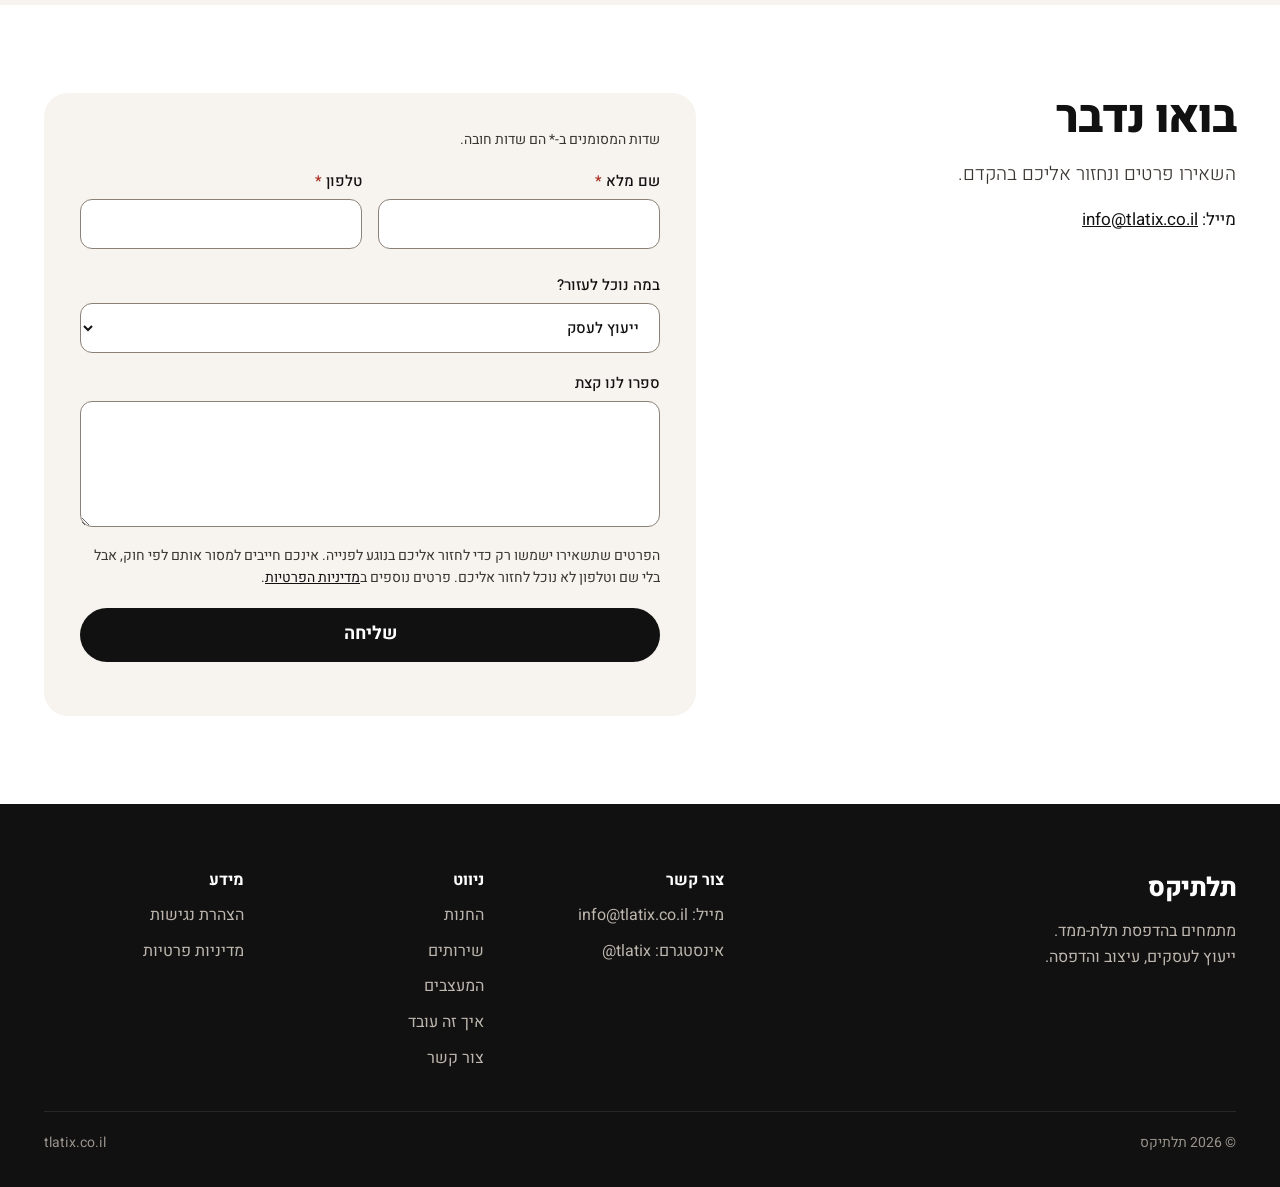
==== commit 29380af3: "Add shop page with 5 categories and store teaser on home page Co-Authored-By: Claude Opus 5.5 <norep" ====
--- a/index.html
+++ b/index.html
@@ -21,6 +21,7 @@
       <span>תלתיקס</span>
     </a>
     <nav class="main-nav" aria-label="ניווט ראשי">
+      <a href="shop.html">החנות</a>
       <a href="#services">שירותים</a>
       <a href="#designers">המעצבים</a>
       <a href="#how">איך זה עובד</a>
@@ -44,6 +45,24 @@
     <div class="photo">
       <img src="img/hero-printer.jpg" alt="מדפסת תלת-ממד על שולחן עבודה בסטודיו" width="1100" height="1650" fetchpriority="high">
     </div>
+  </section>
+
+  <section id="shop" class="wrap section" aria-labelledby="shop-teaser-title">
+    <div class="section-split">
+      <div class="section-head">
+        <span class="eyebrow">החנות שלנו</span>
+        <h2 id="shop-teaser-title">מוצרים שעיצבנו והדפסנו</h2>
+        <p>פריטים שימושיים ומעוצבים, מודפסים בתלת-ממד. בחרו קטגוריה:</p>
+      </div>
+      <a class="btn btn-brown btn-sm" href="shop.html">לכל החנות</a>
+    </div>
+<ul class="cat-grid">
+  <li><a class="cat-tile" href="shop.html#cat-home"><span class="cat-ic"><svg viewBox="0 0 24 24" width="28" height="28" fill="none" stroke="currentColor" stroke-width="1.8" stroke-linecap="round" stroke-linejoin="round" aria-hidden="true" focusable="false"><path d="M3 11 12 4l9 7"/><path d="M5 9.5V20h14V9.5"/><path d="M10 20v-6h4v6"/></svg></span><b>לבית</b><span class="sub">מעמדים, מארגנים, ווים ופריטי עיצוב שמתאימים בדיוק למקום שלהם.</span></a></li>
+  <li><a class="cat-tile" href="shop.html#cat-baby"><span class="cat-ic"><svg viewBox="0 0 24 24" width="28" height="28" fill="none" stroke="currentColor" stroke-width="1.8" stroke-linecap="round" stroke-linejoin="round" aria-hidden="true" focusable="false"><path d="M9 3h6"/><path d="M10 3v3h4V3"/><rect x="7" y="6" width="10" height="15" rx="3"/><path d="M7 11h3M7 15h3"/></svg></span><b>לתינוק</b><span class="sub">פריטים שימושיים ומעוצבים לחדר של התינוק ולהורים.</span></a></li>
+  <li><a class="cat-tile" href="shop.html#cat-car"><span class="cat-ic"><svg viewBox="0 0 24 24" width="28" height="28" fill="none" stroke="currentColor" stroke-width="1.8" stroke-linecap="round" stroke-linejoin="round" aria-hidden="true" focusable="false"><path d="M4.5 14l1.4-4.3A2 2 0 0 1 7.8 8.3h8.4a2 2 0 0 1 1.9 1.4L19.5 14"/><rect x="3" y="14" width="18" height="4.5" rx="1.5"/><path d="M6.5 18.5v1.5M17.5 18.5v1.5"/></svg></span><b>לאוטו</b><span class="sub">מחזיקים, מארגנים והפתרונות הקטנים שתמיד חסרים ברכב.</span></a></li>
+  <li><a class="cat-tile" href="shop.html#cat-office"><span class="cat-ic"><svg viewBox="0 0 24 24" width="28" height="28" fill="none" stroke="currentColor" stroke-width="1.8" stroke-linecap="round" stroke-linejoin="round" aria-hidden="true" focusable="false"><rect x="3" y="7" width="18" height="13" rx="2"/><path d="M9 7V5a1 1 0 0 1 1-1h4a1 1 0 0 1 1 1v2"/><path d="M3 13h18"/></svg></span><b>למשרד</b><span class="sub">מעמדים, מארגני כבלים ואביזרי שולחן שעושים סדר.</span></a></li>
+  <li><a class="cat-tile" href="shop.html#cat-garden"><span class="cat-ic"><svg viewBox="0 0 24 24" width="28" height="28" fill="none" stroke="currentColor" stroke-width="1.8" stroke-linecap="round" stroke-linejoin="round" aria-hidden="true" focusable="false"><path d="M12 21V11"/><path d="M12 11C12 7 9.5 5 5 5c0 4 2.5 6 7 6z"/><path d="M12 13.5c0-3 2.4-5 6-5 0 3-2.4 5-6 5z"/><path d="M7 21h10"/></svg></span><b>לגינה</b><span class="sub">עציצים, תוויות לצמחים ואביזרים שעומדים בשמש ובגשם.</span></a></li>
+</ul>
   </section>
 
   <section id="services" class="band" aria-labelledby="services-title">
@@ -167,6 +186,7 @@
     </div>
     <nav class="foot-col" aria-label="ניווט בתחתית העמוד">
       <span class="foot-title">ניווט</span>
+      <a href="shop.html">החנות</a>
       <a href="#services">שירותים</a>
       <a href="#designers">המעצבים</a>
       <a href="#how">איך זה עובד</a>
--- a/styles.css
+++ b/styles.css
@@ -151,6 +151,38 @@
 .doc .contact-box{background:var(--sand);border-radius:16px;padding:24px 28px;margin-top:12px}
 .doc .contact-box p{margin:4px 0}
 
+/* חנות */
+.section-head .eyebrow{font-size:15px;font-weight:700;color:var(--brown)}
+.section-split{display:flex;flex-wrap:wrap;align-items:flex-end;justify-content:space-between;gap:20px}
+.cat-grid{margin:0;padding:0;list-style:none;display:grid;grid-template-columns:repeat(auto-fit,minmax(190px,1fr));gap:16px}
+.cat-tile{height:100%;display:flex;flex-direction:column;gap:12px;padding:26px 24px;border-radius:20px;background:#FFFFFF;border:1px solid var(--line);text-decoration:none;color:var(--ink);transition:border-color .2s,transform .2s}
+.cat-tile:hover{border-color:var(--brown);color:var(--ink);transform:translateY(-2px)}
+.cat-tile b{font-size:22px;font-weight:800;letter-spacing:-0.01em}
+.cat-tile .sub{font-size:15px;line-height:1.55;color:var(--body)}
+.cat-ic{flex:0 0 auto;width:52px;height:52px;border-radius:14px;background:var(--sand-2);color:var(--brown);display:grid;place-items:center}
+.band .cat-ic{background:#FFFFFF}
+.shop-hero{padding-block:64px 72px;display:flex;flex-direction:column;gap:24px}
+.shop-hero h1{margin:0;font-size:clamp(40px,5.5vw,72px);line-height:1.04;font-weight:800;letter-spacing:-0.035em}
+.shop-hero nav{margin-top:16px}
+.cat-sec{scroll-margin-top:12px}
+.cat-sec .section{padding-block:72px;gap:32px}
+.cat-head{display:flex;align-items:flex-start;gap:20px}
+.cat-head .cat-ic{width:64px;height:64px;border-radius:18px}
+.cat-head .cat-ic svg{width:34px;height:34px}
+.cat-head h2{font-size:clamp(32px,4vw,44px)}
+.cat-head p{margin:6px 0 0;font-size:18px;font-weight:300;color:var(--body)}
+.products{display:grid;grid-template-columns:repeat(auto-fill,minmax(240px,1fr));gap:20px}
+.empty{grid-column:1/-1;border:2px dashed var(--field);border-radius:20px;padding:32px;display:flex;flex-wrap:wrap;align-items:center;justify-content:space-between;gap:16px}
+.empty p{margin:0;font-size:17px;color:var(--body)}
+.shop-custom{padding-block:72px 88px}
+.shop-custom .card h2{font-size:clamp(30px,4vw,42px)}
+@media (prefers-reduced-motion:reduce){.cat-tile{transition:none}.cat-tile:hover{transform:none}}
+@media (max-width:640px){
+  .shop-hero{padding-block:40px 48px}
+  .cat-sec .section{padding-block:48px}
+  .cat-head .cat-ic{width:52px;height:52px}
+}
+
 @media (max-width:640px){
   body{font-size:16px}
   h2{font-size:34px}
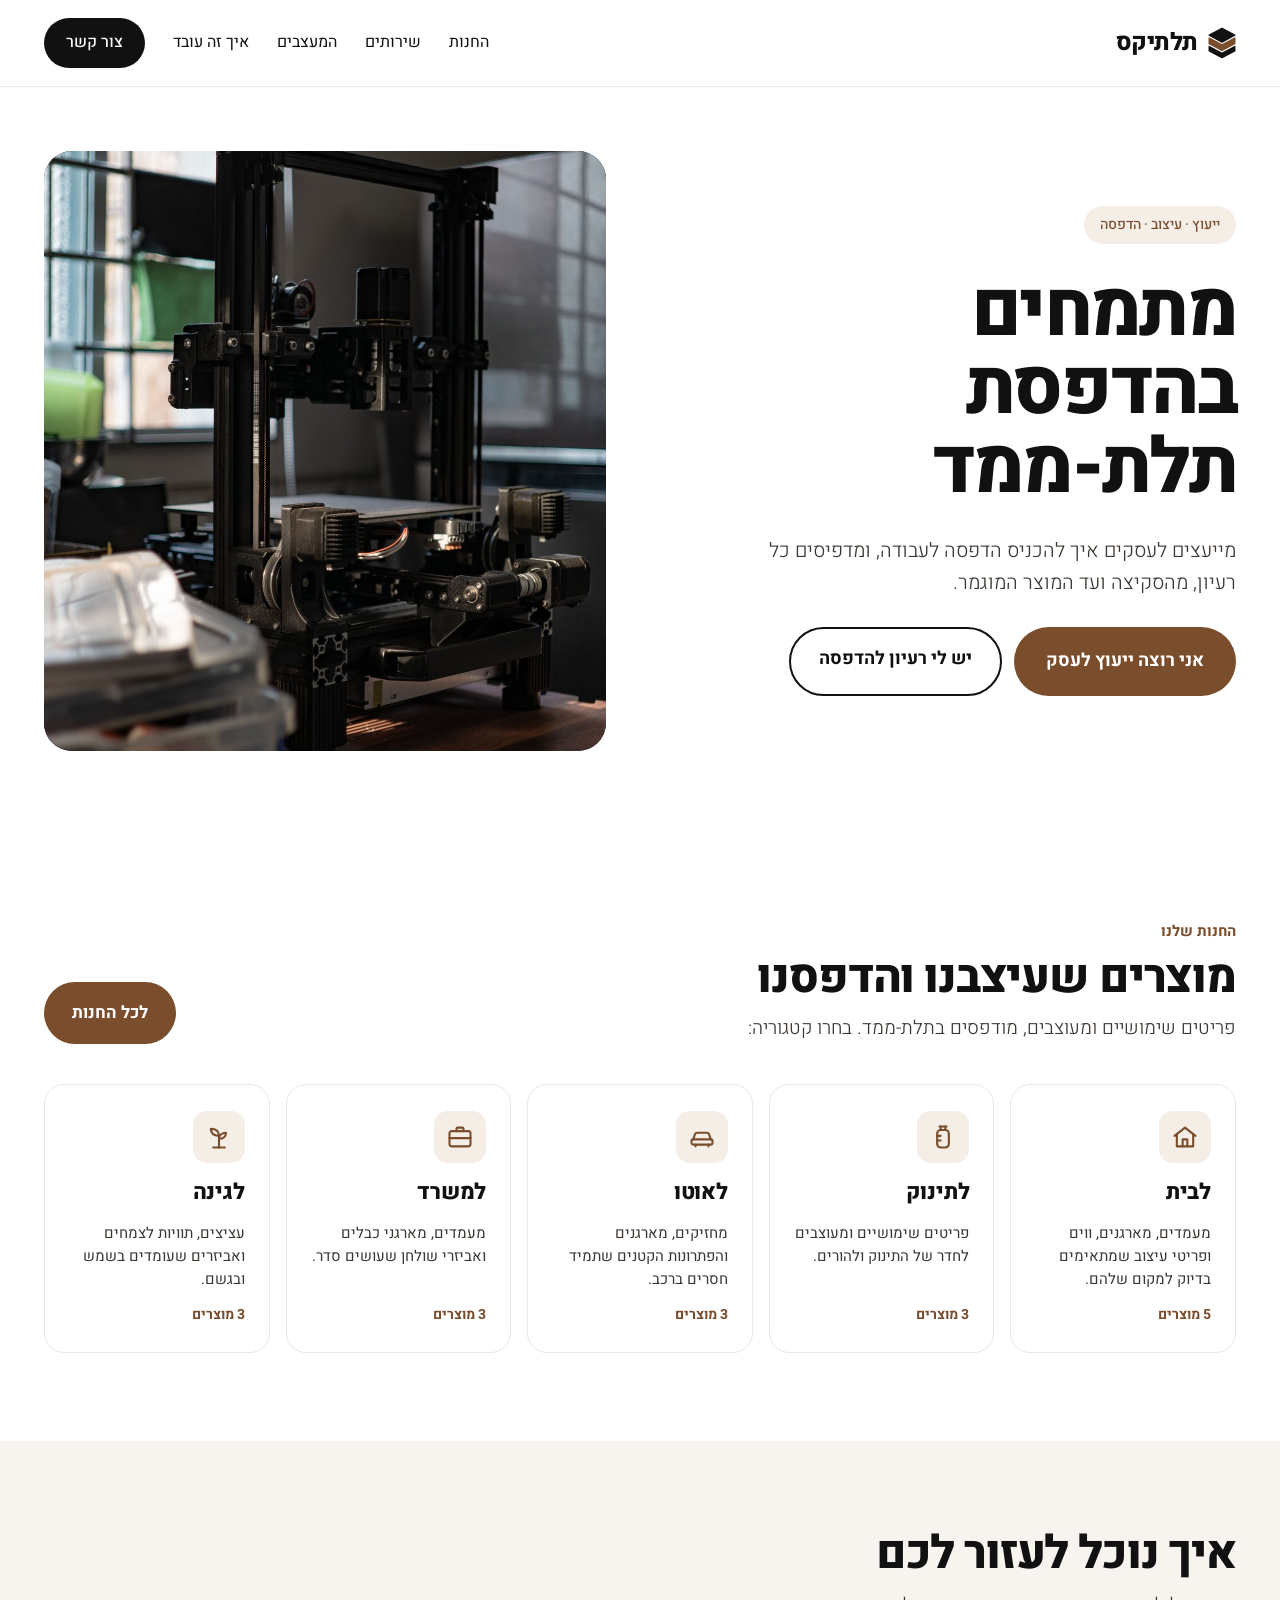
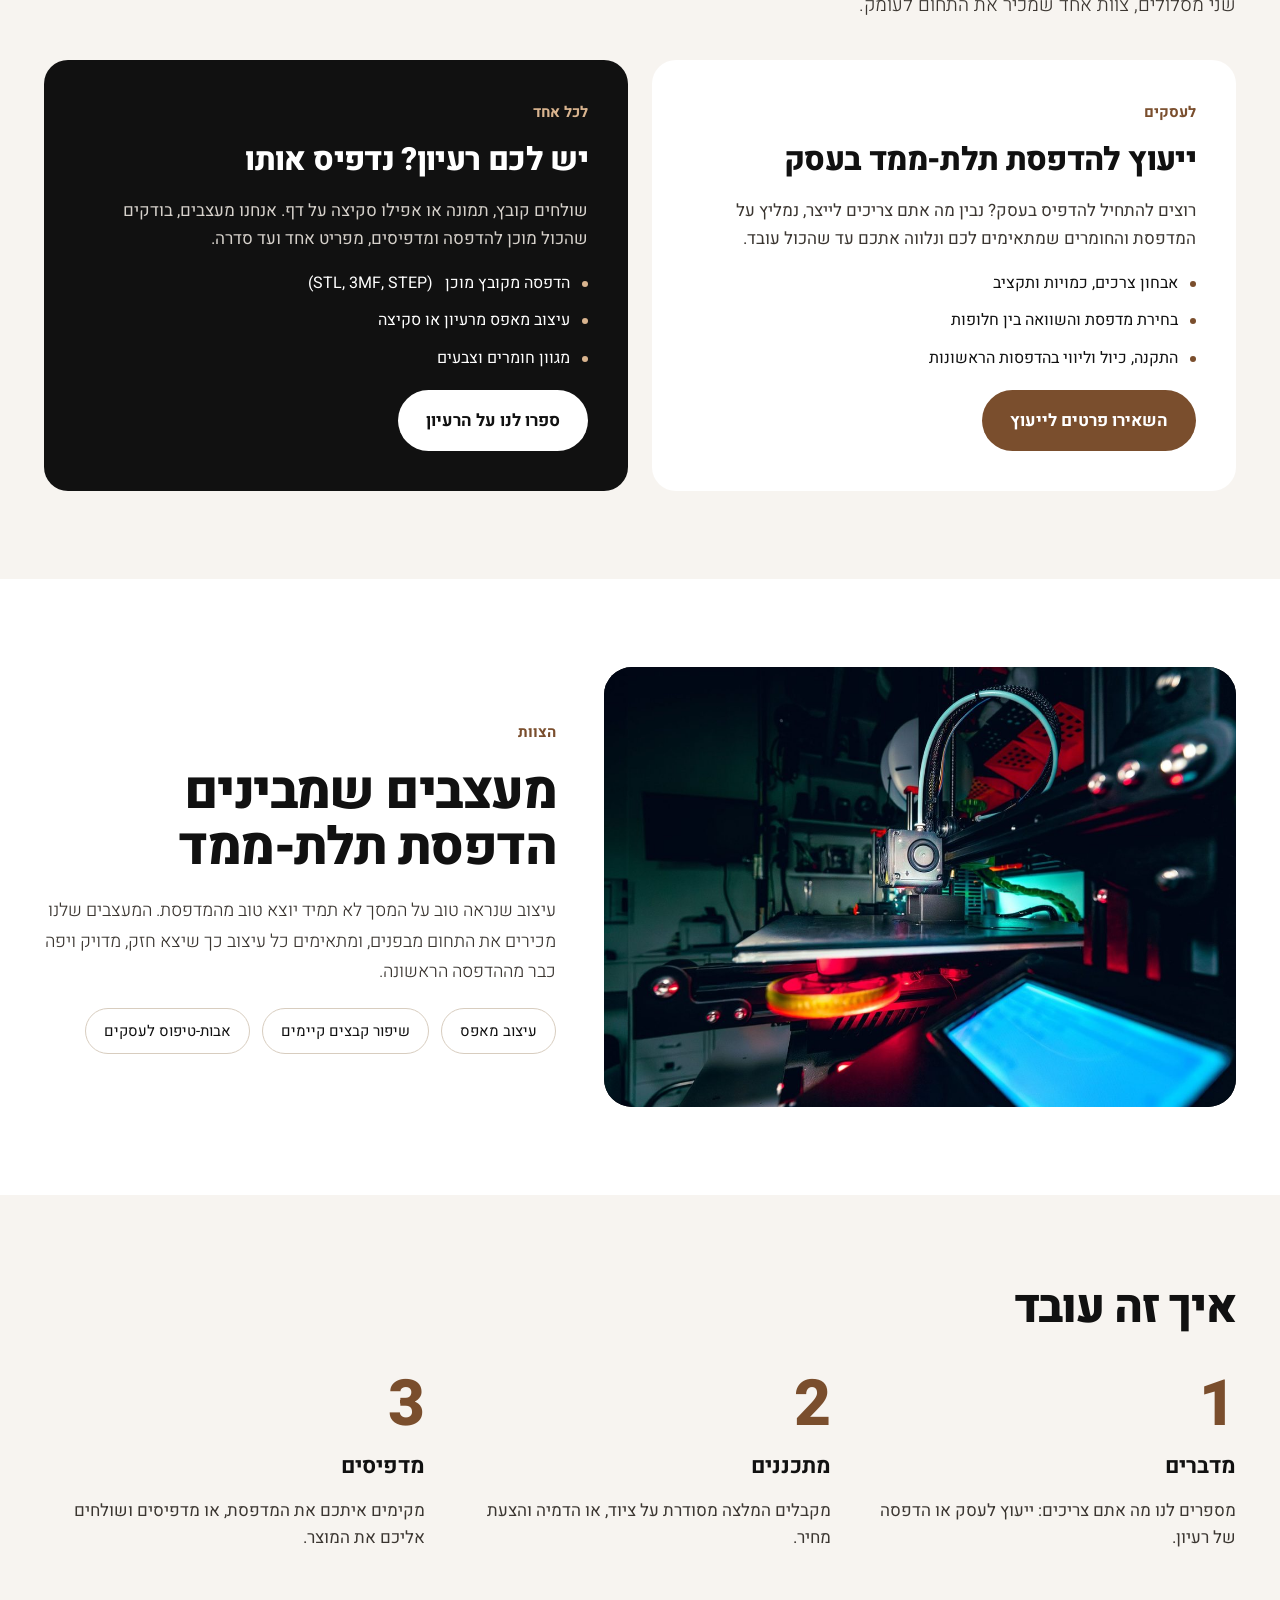
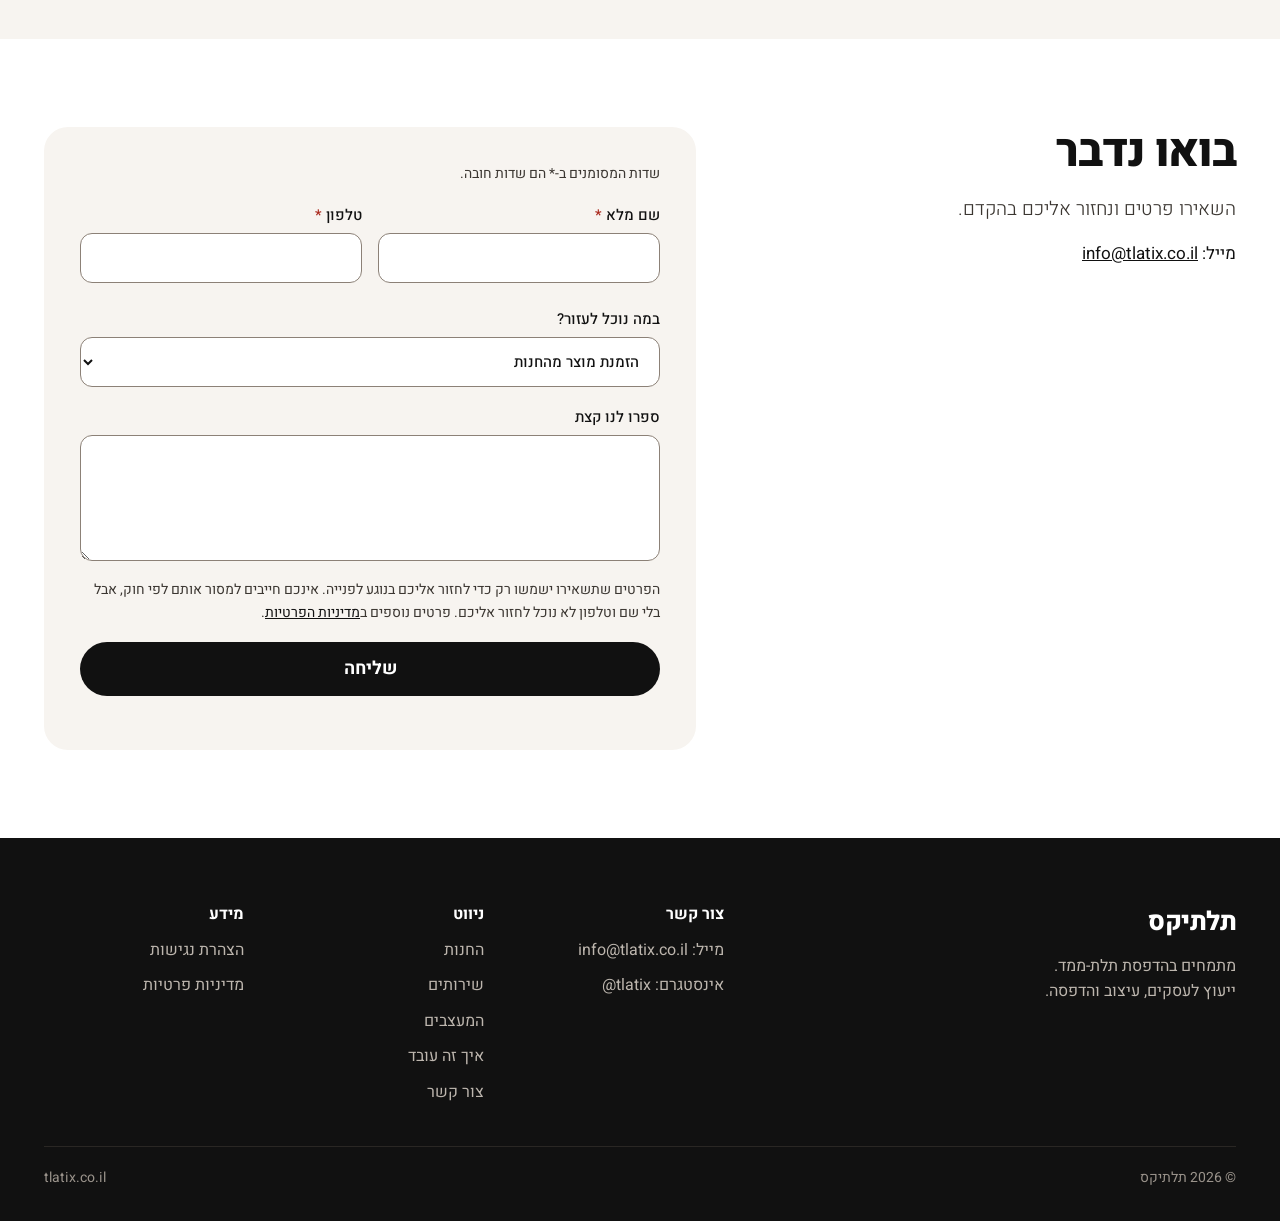
==== commit 7136054a: "Shop: product cards, full page per category, sorting, order button prefills contact form Co-Authored" ====
--- a/index.html
+++ b/index.html
@@ -57,11 +57,11 @@
       <a class="btn btn-brown btn-sm" href="shop.html">לכל החנות</a>
     </div>
 <ul class="cat-grid">
-  <li><a class="cat-tile" href="shop.html#cat-home"><span class="cat-ic"><svg viewBox="0 0 24 24" width="28" height="28" fill="none" stroke="currentColor" stroke-width="1.8" stroke-linecap="round" stroke-linejoin="round" aria-hidden="true" focusable="false"><path d="M3 11 12 4l9 7"/><path d="M5 9.5V20h14V9.5"/><path d="M10 20v-6h4v6"/></svg></span><b>לבית</b><span class="sub">מעמדים, מארגנים, ווים ופריטי עיצוב שמתאימים בדיוק למקום שלהם.</span></a></li>
-  <li><a class="cat-tile" href="shop.html#cat-baby"><span class="cat-ic"><svg viewBox="0 0 24 24" width="28" height="28" fill="none" stroke="currentColor" stroke-width="1.8" stroke-linecap="round" stroke-linejoin="round" aria-hidden="true" focusable="false"><path d="M9 3h6"/><path d="M10 3v3h4V3"/><rect x="7" y="6" width="10" height="15" rx="3"/><path d="M7 11h3M7 15h3"/></svg></span><b>לתינוק</b><span class="sub">פריטים שימושיים ומעוצבים לחדר של התינוק ולהורים.</span></a></li>
-  <li><a class="cat-tile" href="shop.html#cat-car"><span class="cat-ic"><svg viewBox="0 0 24 24" width="28" height="28" fill="none" stroke="currentColor" stroke-width="1.8" stroke-linecap="round" stroke-linejoin="round" aria-hidden="true" focusable="false"><path d="M4.5 14l1.4-4.3A2 2 0 0 1 7.8 8.3h8.4a2 2 0 0 1 1.9 1.4L19.5 14"/><rect x="3" y="14" width="18" height="4.5" rx="1.5"/><path d="M6.5 18.5v1.5M17.5 18.5v1.5"/></svg></span><b>לאוטו</b><span class="sub">מחזיקים, מארגנים והפתרונות הקטנים שתמיד חסרים ברכב.</span></a></li>
-  <li><a class="cat-tile" href="shop.html#cat-office"><span class="cat-ic"><svg viewBox="0 0 24 24" width="28" height="28" fill="none" stroke="currentColor" stroke-width="1.8" stroke-linecap="round" stroke-linejoin="round" aria-hidden="true" focusable="false"><rect x="3" y="7" width="18" height="13" rx="2"/><path d="M9 7V5a1 1 0 0 1 1-1h4a1 1 0 0 1 1 1v2"/><path d="M3 13h18"/></svg></span><b>למשרד</b><span class="sub">מעמדים, מארגני כבלים ואביזרי שולחן שעושים סדר.</span></a></li>
-  <li><a class="cat-tile" href="shop.html#cat-garden"><span class="cat-ic"><svg viewBox="0 0 24 24" width="28" height="28" fill="none" stroke="currentColor" stroke-width="1.8" stroke-linecap="round" stroke-linejoin="round" aria-hidden="true" focusable="false"><path d="M12 21V11"/><path d="M12 11C12 7 9.5 5 5 5c0 4 2.5 6 7 6z"/><path d="M12 13.5c0-3 2.4-5 6-5 0 3-2.4 5-6 5z"/><path d="M7 21h10"/></svg></span><b>לגינה</b><span class="sub">עציצים, תוויות לצמחים ואביזרים שעומדים בשמש ובגשם.</span></a></li>
+  <li><a class="cat-tile" href="shop-home.html"><span class="cat-ic"><svg viewBox="0 0 24 24" width="28" height="28" fill="none" stroke="currentColor" stroke-width="1.8" stroke-linecap="round" stroke-linejoin="round" aria-hidden="true" focusable="false"><path d="M3 11 12 4l9 7"/><path d="M5 9.5V20h14V9.5"/><path d="M10 20v-6h4v6"/></svg></span><b>לבית</b><span class="sub">מעמדים, מארגנים, ווים ופריטי עיצוב שמתאימים בדיוק למקום שלהם.</span><span class="tile-count" data-tile-count="home">בקרוב</span></a></li>
+  <li><a class="cat-tile" href="shop-baby.html"><span class="cat-ic"><svg viewBox="0 0 24 24" width="28" height="28" fill="none" stroke="currentColor" stroke-width="1.8" stroke-linecap="round" stroke-linejoin="round" aria-hidden="true" focusable="false"><path d="M9 3h6"/><path d="M10 3v3h4V3"/><rect x="7" y="6" width="10" height="15" rx="3"/><path d="M7 11h3M7 15h3"/></svg></span><b>לתינוק</b><span class="sub">פריטים שימושיים ומעוצבים לחדר של התינוק ולהורים.</span><span class="tile-count" data-tile-count="baby">בקרוב</span></a></li>
+  <li><a class="cat-tile" href="shop-car.html"><span class="cat-ic"><svg viewBox="0 0 24 24" width="28" height="28" fill="none" stroke="currentColor" stroke-width="1.8" stroke-linecap="round" stroke-linejoin="round" aria-hidden="true" focusable="false"><path d="M4.5 14l1.4-4.3A2 2 0 0 1 7.8 8.3h8.4a2 2 0 0 1 1.9 1.4L19.5 14"/><rect x="3" y="14" width="18" height="4.5" rx="1.5"/><path d="M6.5 18.5v1.5M17.5 18.5v1.5"/></svg></span><b>לאוטו</b><span class="sub">מחזיקים, מארגנים והפתרונות הקטנים שתמיד חסרים ברכב.</span><span class="tile-count" data-tile-count="car">בקרוב</span></a></li>
+  <li><a class="cat-tile" href="shop-office.html"><span class="cat-ic"><svg viewBox="0 0 24 24" width="28" height="28" fill="none" stroke="currentColor" stroke-width="1.8" stroke-linecap="round" stroke-linejoin="round" aria-hidden="true" focusable="false"><rect x="3" y="7" width="18" height="13" rx="2"/><path d="M9 7V5a1 1 0 0 1 1-1h4a1 1 0 0 1 1 1v2"/><path d="M3 13h18"/></svg></span><b>למשרד</b><span class="sub">מעמדים, מארגני כבלים ואביזרי שולחן שעושים סדר.</span><span class="tile-count" data-tile-count="office">בקרוב</span></a></li>
+  <li><a class="cat-tile" href="shop-garden.html"><span class="cat-ic"><svg viewBox="0 0 24 24" width="28" height="28" fill="none" stroke="currentColor" stroke-width="1.8" stroke-linecap="round" stroke-linejoin="round" aria-hidden="true" focusable="false"><path d="M12 21V11"/><path d="M12 11C12 7 9.5 5 5 5c0 4 2.5 6 7 6z"/><path d="M12 13.5c0-3 2.4-5 6-5 0 3-2.4 5-6 5z"/><path d="M7 21h10"/></svg></span><b>לגינה</b><span class="sub">עציצים, תוויות לצמחים ואביזרים שעומדים בשמש ובגשם.</span><span class="tile-count" data-tile-count="garden">בקרוב</span></a></li>
 </ul>
   </section>
 
@@ -151,6 +151,7 @@
       <div class="field">
         <label for="f-service">במה נוכל לעזור?</label>
         <select id="f-service" name="service">
+          <option>הזמנת מוצר מהחנות</option>
           <option>ייעוץ לעסק</option>
           <option>יש לי רעיון להדפסה</option>
           <option>יש לי קובץ מוכן</option>
@@ -204,6 +205,8 @@
   </div>
 </footer>
 
+<script src="products.js"></script>
+<script src="shop.js"></script>
 <script>
 (function () {
   // כפתורי הפתיח ממלאים מראש את סוג הפנייה בטופס
@@ -211,6 +214,17 @@
   document.querySelectorAll('[data-service]').forEach(function (a) {
     a.addEventListener('click', function () { select.value = a.getAttribute('data-service'); });
   });
+
+  // הגעה מכפתור "להזמנה" בחנות: ממלאים מראש את סוג הפנייה ואת שם המוצר
+  var pid = new URLSearchParams(location.search).get('product');
+  if (pid && window.TLATIX_PRODUCTS) {
+    var prod = window.TLATIX_PRODUCTS.filter(function (p) { return p.id === pid; })[0];
+    if (prod) {
+      select.value = 'הזמנת מוצר מהחנות';
+      var notes = document.getElementById('f-notes');
+      if (!notes.value) notes.value = 'אני רוצה להזמין: ' + prod.name + ' (₪' + prod.price + ')\nכמות: 1\n';
+    }
+  }
 
   var form = document.getElementById('lead-form');
   var status = document.getElementById('form-status');
--- a/styles.css
+++ b/styles.css
@@ -176,11 +176,56 @@
 .empty p{margin:0;font-size:17px;color:var(--body)}
 .shop-custom{padding-block:72px 88px}
 .shop-custom .card h2{font-size:clamp(30px,4vw,42px)}
+/* כרטיסי מוצר */
+.tile-count{margin-top:auto;font-size:14px;font-weight:700;color:var(--brown)}
+.cat-head-row{display:flex;flex-wrap:wrap;align-items:flex-end;justify-content:space-between;gap:20px}
+.cat-count{font-weight:500;color:var(--brown);white-space:nowrap}
+.cat-count:not(:empty)::before{content:"· "}
+.products{display:grid;grid-template-columns:repeat(auto-fill,minmax(230px,1fr));gap:20px}
+.product{display:flex;flex-direction:column;background:#FFFFFF;border:1px solid var(--line);border-radius:20px;overflow:hidden}
+.product-img{position:relative;aspect-ratio:1/1;background:var(--sand-2);color:var(--brown);display:grid;place-items:center}
+.product-img svg{opacity:.55}
+.product-img img{position:absolute;inset:0;width:100%;height:100%;object-fit:cover}
+.badge{position:absolute;top:12px;right:12px;background:var(--ink);color:#FFFFFF;font-size:13px;font-weight:700;padding:4px 12px;border-radius:999px}
+.product-body{flex:1;padding:20px;display:flex;flex-direction:column;gap:6px}
+.product h3{margin:0;font-size:19px;font-weight:700;line-height:1.3}
+.product p{margin:0;font-size:15px;line-height:1.55;color:var(--body)}
+.product-foot{margin-top:auto;padding-top:14px;display:flex;align-items:center;justify-content:space-between;gap:12px}
+.price{font-size:22px;font-weight:800;letter-spacing:-0.01em}
+.btn-order{display:inline-block;background:var(--ink);color:#FFFFFF;text-decoration:none;font-size:15px;font-weight:700;padding:11px 20px;border-radius:999px}
+.btn-order:hover{background:var(--brown-dark);color:#FFFFFF}
+
+/* עמוד קטגוריה */
+.cat-hero{padding-block:40px 48px;display:flex;flex-direction:column;gap:28px}
+.cat-hero h1{margin:0;font-size:clamp(38px,5vw,64px);line-height:1.05;font-weight:800;letter-spacing:-0.035em}
+.cat-hero .cat-head p{font-size:19px}
+.crumbs ol{margin:0;padding:0;list-style:none;display:flex;flex-wrap:wrap;gap:8px;font-size:15px;color:var(--body)}
+.crumbs li+li::before{content:"‹";margin-inline-end:8px;color:var(--foot-dim)}
+.crumbs a{color:var(--body)}
+.cat-tabs ul{margin:0;padding:0;list-style:none;display:flex;flex-wrap:wrap;gap:10px}
+.cat-tabs a{display:inline-block;text-decoration:none;font-size:16px;font-weight:500;padding:10px 20px;border-radius:999px;border:1px solid #D8CDBF;color:var(--ink)}
+.cat-tabs a:hover{border-color:var(--brown);color:var(--ink)}
+.cat-tabs a[aria-current="page"]{background:var(--ink);border-color:var(--ink);color:#FFFFFF}
+.toolbar{display:flex;flex-wrap:wrap;align-items:center;justify-content:space-between;gap:12px}
+.result-count{margin:0;font-size:17px;font-weight:500}
+.toolbar-sort{display:flex;align-items:center;gap:10px;font-size:15px;font-weight:500}
+.toolbar-sort select{min-height:44px;padding:0 14px;border:1px solid #8C8177;border-radius:12px;background:#FFFFFF;color:var(--ink)}
+.toolbar-sort[hidden]{display:none}
+
 @media (prefers-reduced-motion:reduce){.cat-tile{transition:none}.cat-tile:hover{transform:none}}
 @media (max-width:640px){
   .shop-hero{padding-block:40px 48px}
   .cat-sec .section{padding-block:48px}
   .cat-head .cat-ic{width:52px;height:52px}
+  .products{grid-template-columns:1fr 1fr;gap:12px}
+  .product-body{padding:14px}
+  .product h3{font-size:16px}
+  .product p{display:none}
+  .product-foot{flex-direction:column;align-items:stretch;gap:10px}
+  .price{font-size:19px}
+  .btn-order{text-align:center;padding:10px 12px}
+  .product-img svg{width:44px;height:44px}
+  .badge{top:8px;right:8px;font-size:12px;padding:3px 9px}
 }
 
 @media (max-width:640px){
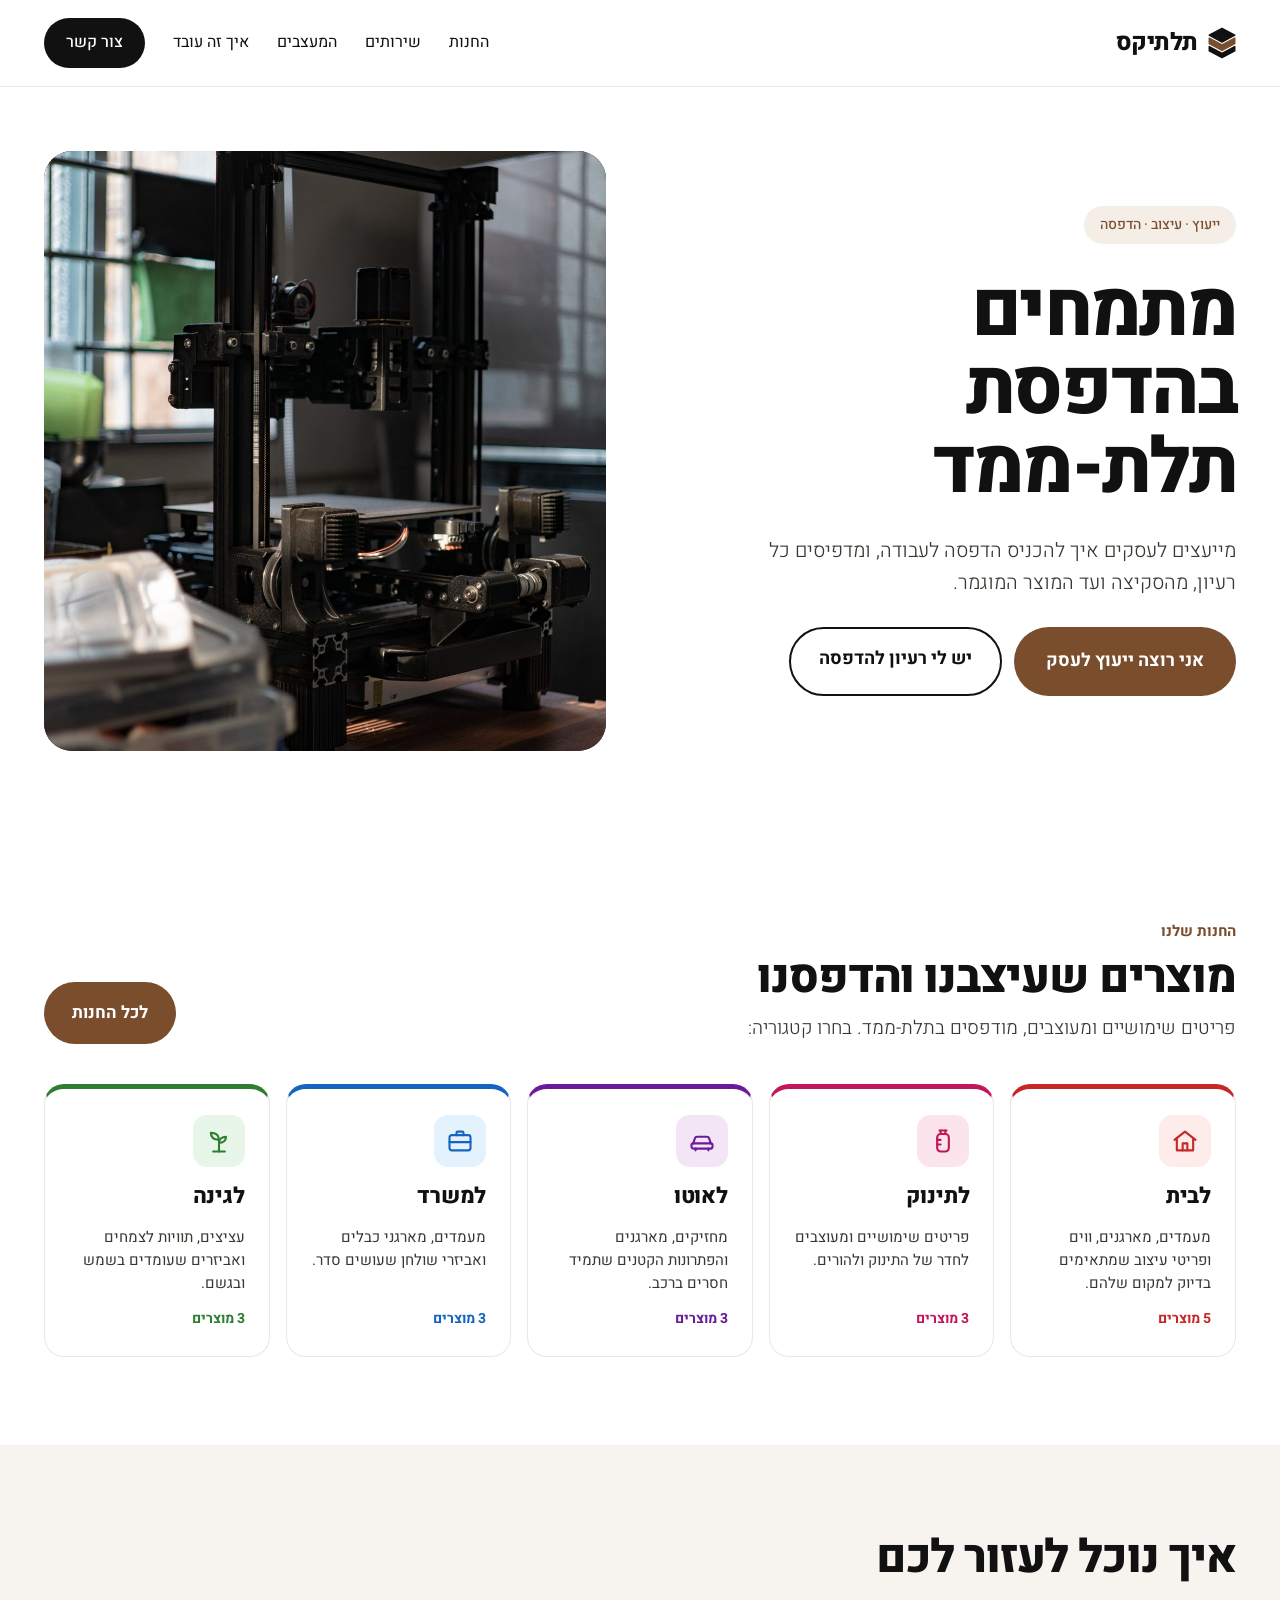
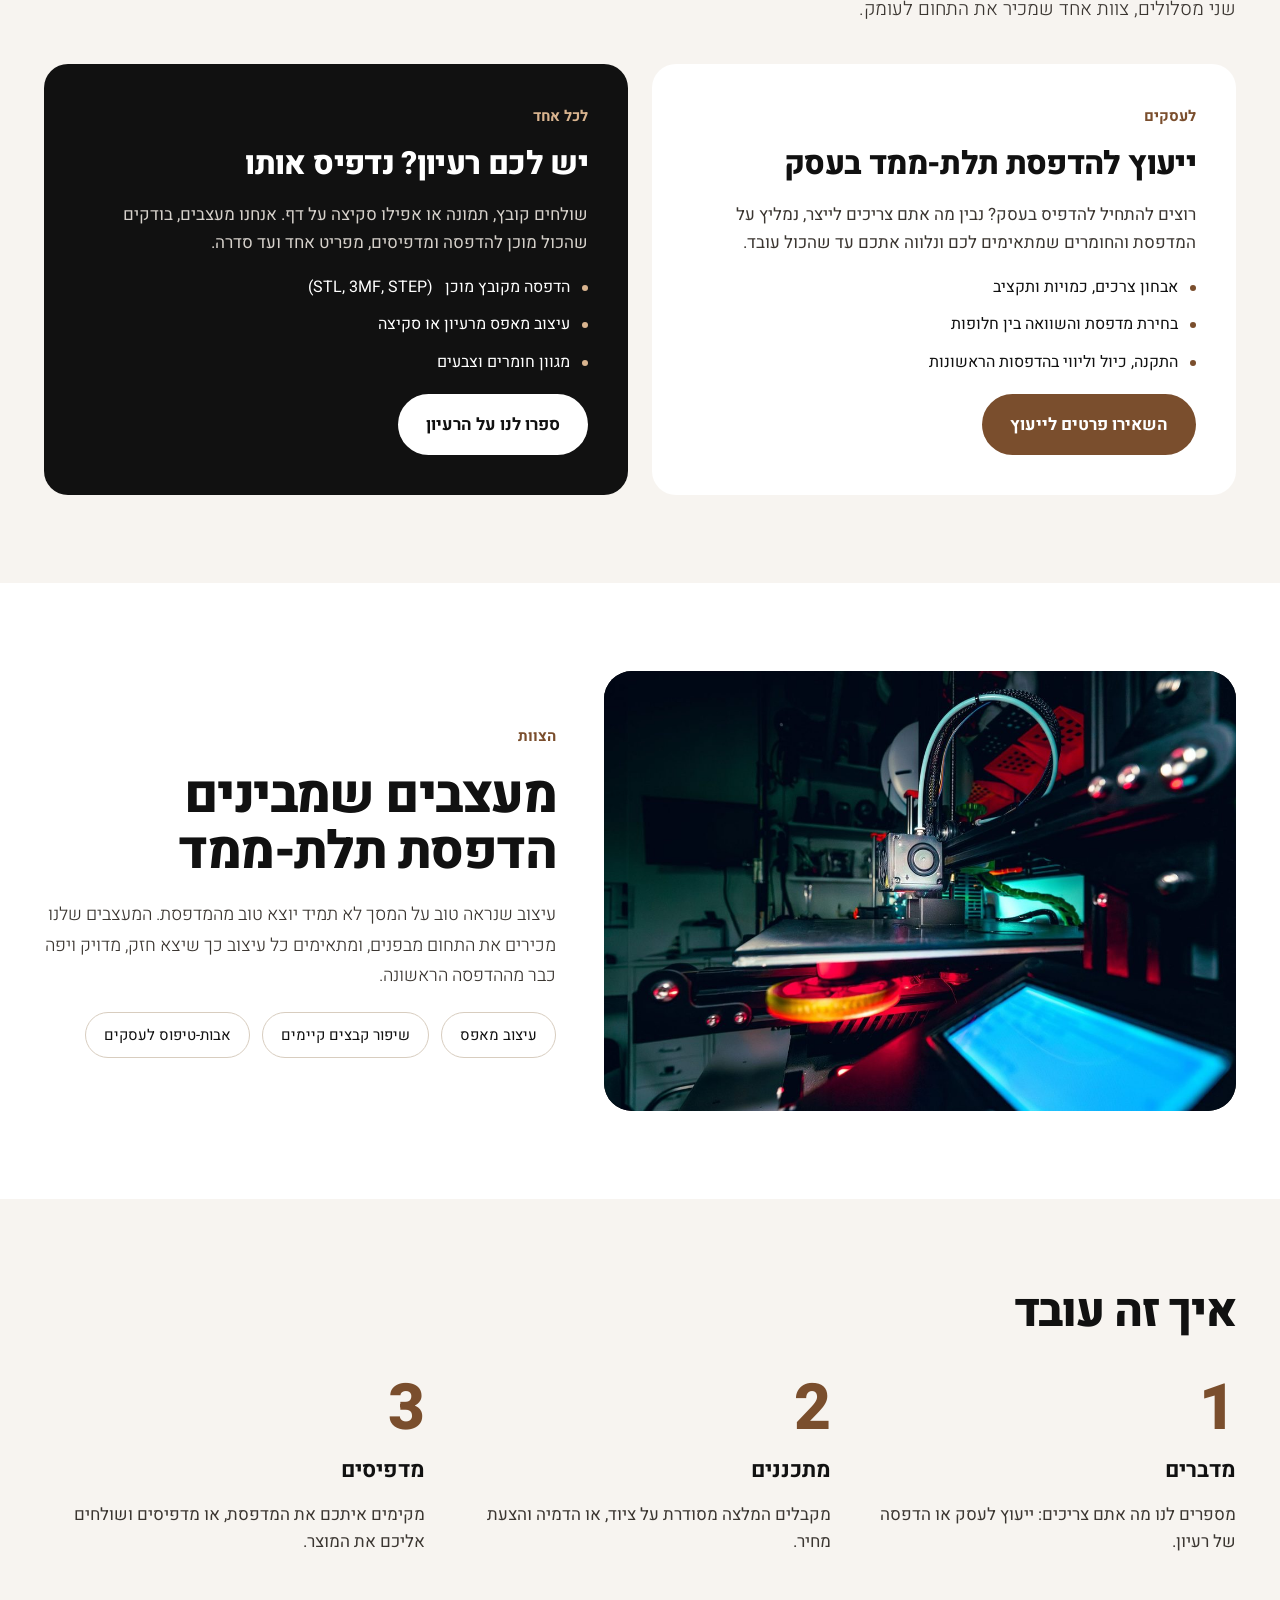
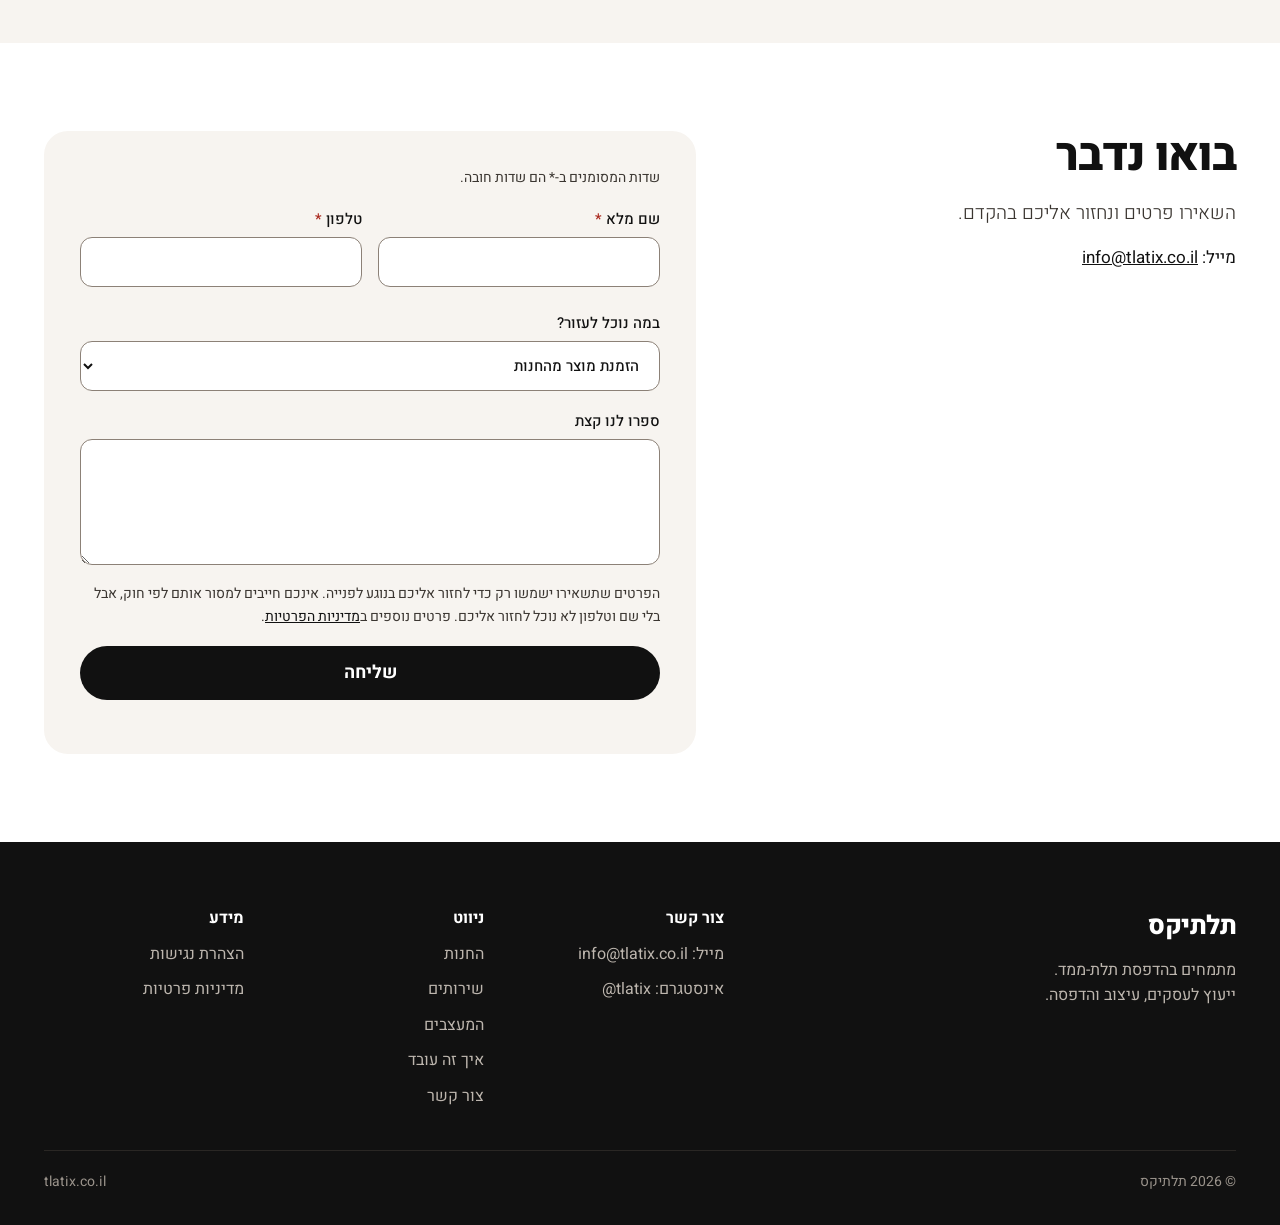
==== commit 8d0d754b: "Shop: color per category (home red, baby pink, car purple, office blue, garden green) Co-Authored-By" ====
--- a/index.html
+++ b/index.html
@@ -57,11 +57,11 @@
       <a class="btn btn-brown btn-sm" href="shop.html">לכל החנות</a>
     </div>
 <ul class="cat-grid">
-  <li><a class="cat-tile" href="shop-home.html"><span class="cat-ic"><svg viewBox="0 0 24 24" width="28" height="28" fill="none" stroke="currentColor" stroke-width="1.8" stroke-linecap="round" stroke-linejoin="round" aria-hidden="true" focusable="false"><path d="M3 11 12 4l9 7"/><path d="M5 9.5V20h14V9.5"/><path d="M10 20v-6h4v6"/></svg></span><b>לבית</b><span class="sub">מעמדים, מארגנים, ווים ופריטי עיצוב שמתאימים בדיוק למקום שלהם.</span><span class="tile-count" data-tile-count="home">בקרוב</span></a></li>
-  <li><a class="cat-tile" href="shop-baby.html"><span class="cat-ic"><svg viewBox="0 0 24 24" width="28" height="28" fill="none" stroke="currentColor" stroke-width="1.8" stroke-linecap="round" stroke-linejoin="round" aria-hidden="true" focusable="false"><path d="M9 3h6"/><path d="M10 3v3h4V3"/><rect x="7" y="6" width="10" height="15" rx="3"/><path d="M7 11h3M7 15h3"/></svg></span><b>לתינוק</b><span class="sub">פריטים שימושיים ומעוצבים לחדר של התינוק ולהורים.</span><span class="tile-count" data-tile-count="baby">בקרוב</span></a></li>
-  <li><a class="cat-tile" href="shop-car.html"><span class="cat-ic"><svg viewBox="0 0 24 24" width="28" height="28" fill="none" stroke="currentColor" stroke-width="1.8" stroke-linecap="round" stroke-linejoin="round" aria-hidden="true" focusable="false"><path d="M4.5 14l1.4-4.3A2 2 0 0 1 7.8 8.3h8.4a2 2 0 0 1 1.9 1.4L19.5 14"/><rect x="3" y="14" width="18" height="4.5" rx="1.5"/><path d="M6.5 18.5v1.5M17.5 18.5v1.5"/></svg></span><b>לאוטו</b><span class="sub">מחזיקים, מארגנים והפתרונות הקטנים שתמיד חסרים ברכב.</span><span class="tile-count" data-tile-count="car">בקרוב</span></a></li>
-  <li><a class="cat-tile" href="shop-office.html"><span class="cat-ic"><svg viewBox="0 0 24 24" width="28" height="28" fill="none" stroke="currentColor" stroke-width="1.8" stroke-linecap="round" stroke-linejoin="round" aria-hidden="true" focusable="false"><rect x="3" y="7" width="18" height="13" rx="2"/><path d="M9 7V5a1 1 0 0 1 1-1h4a1 1 0 0 1 1 1v2"/><path d="M3 13h18"/></svg></span><b>למשרד</b><span class="sub">מעמדים, מארגני כבלים ואביזרי שולחן שעושים סדר.</span><span class="tile-count" data-tile-count="office">בקרוב</span></a></li>
-  <li><a class="cat-tile" href="shop-garden.html"><span class="cat-ic"><svg viewBox="0 0 24 24" width="28" height="28" fill="none" stroke="currentColor" stroke-width="1.8" stroke-linecap="round" stroke-linejoin="round" aria-hidden="true" focusable="false"><path d="M12 21V11"/><path d="M12 11C12 7 9.5 5 5 5c0 4 2.5 6 7 6z"/><path d="M12 13.5c0-3 2.4-5 6-5 0 3-2.4 5-6 5z"/><path d="M7 21h10"/></svg></span><b>לגינה</b><span class="sub">עציצים, תוויות לצמחים ואביזרים שעומדים בשמש ובגשם.</span><span class="tile-count" data-tile-count="garden">בקרוב</span></a></li>
+  <li><a class="cat-tile" data-cat="home" href="shop-home.html"><span class="cat-ic"><svg viewBox="0 0 24 24" width="28" height="28" fill="none" stroke="currentColor" stroke-width="1.8" stroke-linecap="round" stroke-linejoin="round" aria-hidden="true" focusable="false"><path d="M3 11 12 4l9 7"/><path d="M5 9.5V20h14V9.5"/><path d="M10 20v-6h4v6"/></svg></span><b>לבית</b><span class="sub">מעמדים, מארגנים, ווים ופריטי עיצוב שמתאימים בדיוק למקום שלהם.</span><span class="tile-count" data-tile-count="home">בקרוב</span></a></li>
+  <li><a class="cat-tile" data-cat="baby" href="shop-baby.html"><span class="cat-ic"><svg viewBox="0 0 24 24" width="28" height="28" fill="none" stroke="currentColor" stroke-width="1.8" stroke-linecap="round" stroke-linejoin="round" aria-hidden="true" focusable="false"><path d="M9 3h6"/><path d="M10 3v3h4V3"/><rect x="7" y="6" width="10" height="15" rx="3"/><path d="M7 11h3M7 15h3"/></svg></span><b>לתינוק</b><span class="sub">פריטים שימושיים ומעוצבים לחדר של התינוק ולהורים.</span><span class="tile-count" data-tile-count="baby">בקרוב</span></a></li>
+  <li><a class="cat-tile" data-cat="car" href="shop-car.html"><span class="cat-ic"><svg viewBox="0 0 24 24" width="28" height="28" fill="none" stroke="currentColor" stroke-width="1.8" stroke-linecap="round" stroke-linejoin="round" aria-hidden="true" focusable="false"><path d="M4.5 14l1.4-4.3A2 2 0 0 1 7.8 8.3h8.4a2 2 0 0 1 1.9 1.4L19.5 14"/><rect x="3" y="14" width="18" height="4.5" rx="1.5"/><path d="M6.5 18.5v1.5M17.5 18.5v1.5"/></svg></span><b>לאוטו</b><span class="sub">מחזיקים, מארגנים והפתרונות הקטנים שתמיד חסרים ברכב.</span><span class="tile-count" data-tile-count="car">בקרוב</span></a></li>
+  <li><a class="cat-tile" data-cat="office" href="shop-office.html"><span class="cat-ic"><svg viewBox="0 0 24 24" width="28" height="28" fill="none" stroke="currentColor" stroke-width="1.8" stroke-linecap="round" stroke-linejoin="round" aria-hidden="true" focusable="false"><rect x="3" y="7" width="18" height="13" rx="2"/><path d="M9 7V5a1 1 0 0 1 1-1h4a1 1 0 0 1 1 1v2"/><path d="M3 13h18"/></svg></span><b>למשרד</b><span class="sub">מעמדים, מארגני כבלים ואביזרי שולחן שעושים סדר.</span><span class="tile-count" data-tile-count="office">בקרוב</span></a></li>
+  <li><a class="cat-tile" data-cat="garden" href="shop-garden.html"><span class="cat-ic"><svg viewBox="0 0 24 24" width="28" height="28" fill="none" stroke="currentColor" stroke-width="1.8" stroke-linecap="round" stroke-linejoin="round" aria-hidden="true" focusable="false"><path d="M12 21V11"/><path d="M12 11C12 7 9.5 5 5 5c0 4 2.5 6 7 6z"/><path d="M12 13.5c0-3 2.4-5 6-5 0 3-2.4 5-6 5z"/><path d="M7 21h10"/></svg></span><b>לגינה</b><span class="sub">עציצים, תוויות לצמחים ואביזרים שעומדים בשמש ובגשם.</span><span class="tile-count" data-tile-count="garden">בקרוב</span></a></li>
 </ul>
   </section>
 
--- a/styles.css
+++ b/styles.css
@@ -155,12 +155,12 @@
 .section-head .eyebrow{font-size:15px;font-weight:700;color:var(--brown)}
 .section-split{display:flex;flex-wrap:wrap;align-items:flex-end;justify-content:space-between;gap:20px}
 .cat-grid{margin:0;padding:0;list-style:none;display:grid;grid-template-columns:repeat(auto-fit,minmax(190px,1fr));gap:16px}
-.cat-tile{height:100%;display:flex;flex-direction:column;gap:12px;padding:26px 24px;border-radius:20px;background:#FFFFFF;border:1px solid var(--line);text-decoration:none;color:var(--ink);transition:border-color .2s,transform .2s}
-.cat-tile:hover{border-color:var(--brown);color:var(--ink);transform:translateY(-2px)}
+.cat-tile{height:100%;display:flex;flex-direction:column;gap:12px;padding:26px 24px;border-radius:20px;background:#FFFFFF;border:1px solid var(--line);border-top:5px solid var(--cat,var(--line));text-decoration:none;color:var(--ink);transition:border-color .2s,transform .2s}
+.cat-tile:hover{border-color:var(--cat,var(--brown));color:var(--ink);transform:translateY(-2px)}
 .cat-tile b{font-size:22px;font-weight:800;letter-spacing:-0.01em}
 .cat-tile .sub{font-size:15px;line-height:1.55;color:var(--body)}
-.cat-ic{flex:0 0 auto;width:52px;height:52px;border-radius:14px;background:var(--sand-2);color:var(--brown);display:grid;place-items:center}
-.band .cat-ic{background:#FFFFFF}
+.cat-ic{flex:0 0 auto;width:52px;height:52px;border-radius:14px;background:var(--cat-tint,var(--sand-2));color:var(--cat,var(--brown));display:grid;place-items:center}
+.band .cat-ic{background:var(--cat-tint,#FFFFFF)}
 .shop-hero{padding-block:64px 72px;display:flex;flex-direction:column;gap:24px}
 .shop-hero h1{margin:0;font-size:clamp(40px,5.5vw,72px);line-height:1.04;font-weight:800;letter-spacing:-0.035em}
 .shop-hero nav{margin-top:16px}
@@ -177,13 +177,13 @@
 .shop-custom{padding-block:72px 88px}
 .shop-custom .card h2{font-size:clamp(30px,4vw,42px)}
 /* כרטיסי מוצר */
-.tile-count{margin-top:auto;font-size:14px;font-weight:700;color:var(--brown)}
+.tile-count{margin-top:auto;font-size:14px;font-weight:700;color:var(--cat,var(--brown))}
 .cat-head-row{display:flex;flex-wrap:wrap;align-items:flex-end;justify-content:space-between;gap:20px}
-.cat-count{font-weight:500;color:var(--brown);white-space:nowrap}
+.cat-count{font-weight:500;color:var(--cat,var(--brown));white-space:nowrap}
 .cat-count:not(:empty)::before{content:"· "}
 .products{display:grid;grid-template-columns:repeat(auto-fill,minmax(230px,1fr));gap:20px}
 .product{display:flex;flex-direction:column;background:#FFFFFF;border:1px solid var(--line);border-radius:20px;overflow:hidden}
-.product-img{position:relative;aspect-ratio:1/1;background:var(--sand-2);color:var(--brown);display:grid;place-items:center}
+.product-img{position:relative;aspect-ratio:1/1;background:var(--cat-tint,var(--sand-2));color:var(--cat,var(--brown));display:grid;place-items:center}
 .product-img svg{opacity:.55}
 .product-img img{position:absolute;inset:0;width:100%;height:100%;object-fit:cover}
 .badge{position:absolute;top:12px;right:12px;background:var(--ink);color:#FFFFFF;font-size:13px;font-weight:700;padding:4px 12px;border-radius:999px}
@@ -192,8 +192,8 @@
 .product p{margin:0;font-size:15px;line-height:1.55;color:var(--body)}
 .product-foot{margin-top:auto;padding-top:14px;display:flex;align-items:center;justify-content:space-between;gap:12px}
 .price{font-size:22px;font-weight:800;letter-spacing:-0.01em}
-.btn-order{display:inline-block;background:var(--ink);color:#FFFFFF;text-decoration:none;font-size:15px;font-weight:700;padding:11px 20px;border-radius:999px}
-.btn-order:hover{background:var(--brown-dark);color:#FFFFFF}
+.btn-order{display:inline-block;background:var(--cat,var(--ink));color:#FFFFFF;text-decoration:none;font-size:15px;font-weight:700;padding:11px 20px;border-radius:999px}
+.btn-order:hover{background:var(--cat-dark,var(--brown-dark));color:#FFFFFF}
 
 /* עמוד קטגוריה */
 .cat-hero{padding-block:40px 48px;display:flex;flex-direction:column;gap:28px}
@@ -204,13 +204,23 @@
 .crumbs a{color:var(--body)}
 .cat-tabs ul{margin:0;padding:0;list-style:none;display:flex;flex-wrap:wrap;gap:10px}
 .cat-tabs a{display:inline-block;text-decoration:none;font-size:16px;font-weight:500;padding:10px 20px;border-radius:999px;border:1px solid #D8CDBF;color:var(--ink)}
-.cat-tabs a:hover{border-color:var(--brown);color:var(--ink)}
-.cat-tabs a[aria-current="page"]{background:var(--ink);border-color:var(--ink);color:#FFFFFF}
+.cat-tabs a:hover{border-color:var(--cat,var(--brown));color:var(--ink)}
+.cat-tabs a[aria-current="page"]{background:var(--cat,var(--ink));border-color:var(--cat,var(--ink));color:#FFFFFF}
 .toolbar{display:flex;flex-wrap:wrap;align-items:center;justify-content:space-between;gap:12px}
 .result-count{margin:0;font-size:17px;font-weight:500}
 .toolbar-sort{display:flex;align-items:center;gap:10px;font-size:15px;font-weight:500}
 .toolbar-sort select{min-height:44px;padding:0 14px;border:1px solid #8C8177;border-radius:12px;background:#FFFFFF;color:var(--ink)}
 .toolbar-sort[hidden]{display:none}
+
+/* צבע לכל קטגוריה */
+[data-cat="baby"]  {--cat:#C2185B;--cat-dark:#8E1145;--cat-tint:#FCE4EC}
+[data-cat="home"]  {--cat:#C62828;--cat-dark:#8E1C1C;--cat-tint:#FDECEA}
+[data-cat="garden"]{--cat:#2E7D32;--cat-dark:#1B5E20;--cat-tint:#E8F5E9}
+[data-cat="office"]{--cat:#1565C0;--cat-dark:#0D47A1;--cat-tint:#E3F2FD}
+[data-cat="car"]   {--cat:#6A1B9A;--cat-dark:#4A148C;--cat-tint:#F3E5F5}
+.cat-sec .btn-brown{background:var(--cat,var(--brown))}
+.cat-sec .btn-brown:hover{background:var(--cat-dark,var(--brown-dark))}
+.cat-sec .cat-head h2,.cat-hero h1{color:var(--cat-dark,var(--ink))}
 
 @media (prefers-reduced-motion:reduce){.cat-tile{transition:none}.cat-tile:hover{transform:none}}
 @media (max-width:640px){
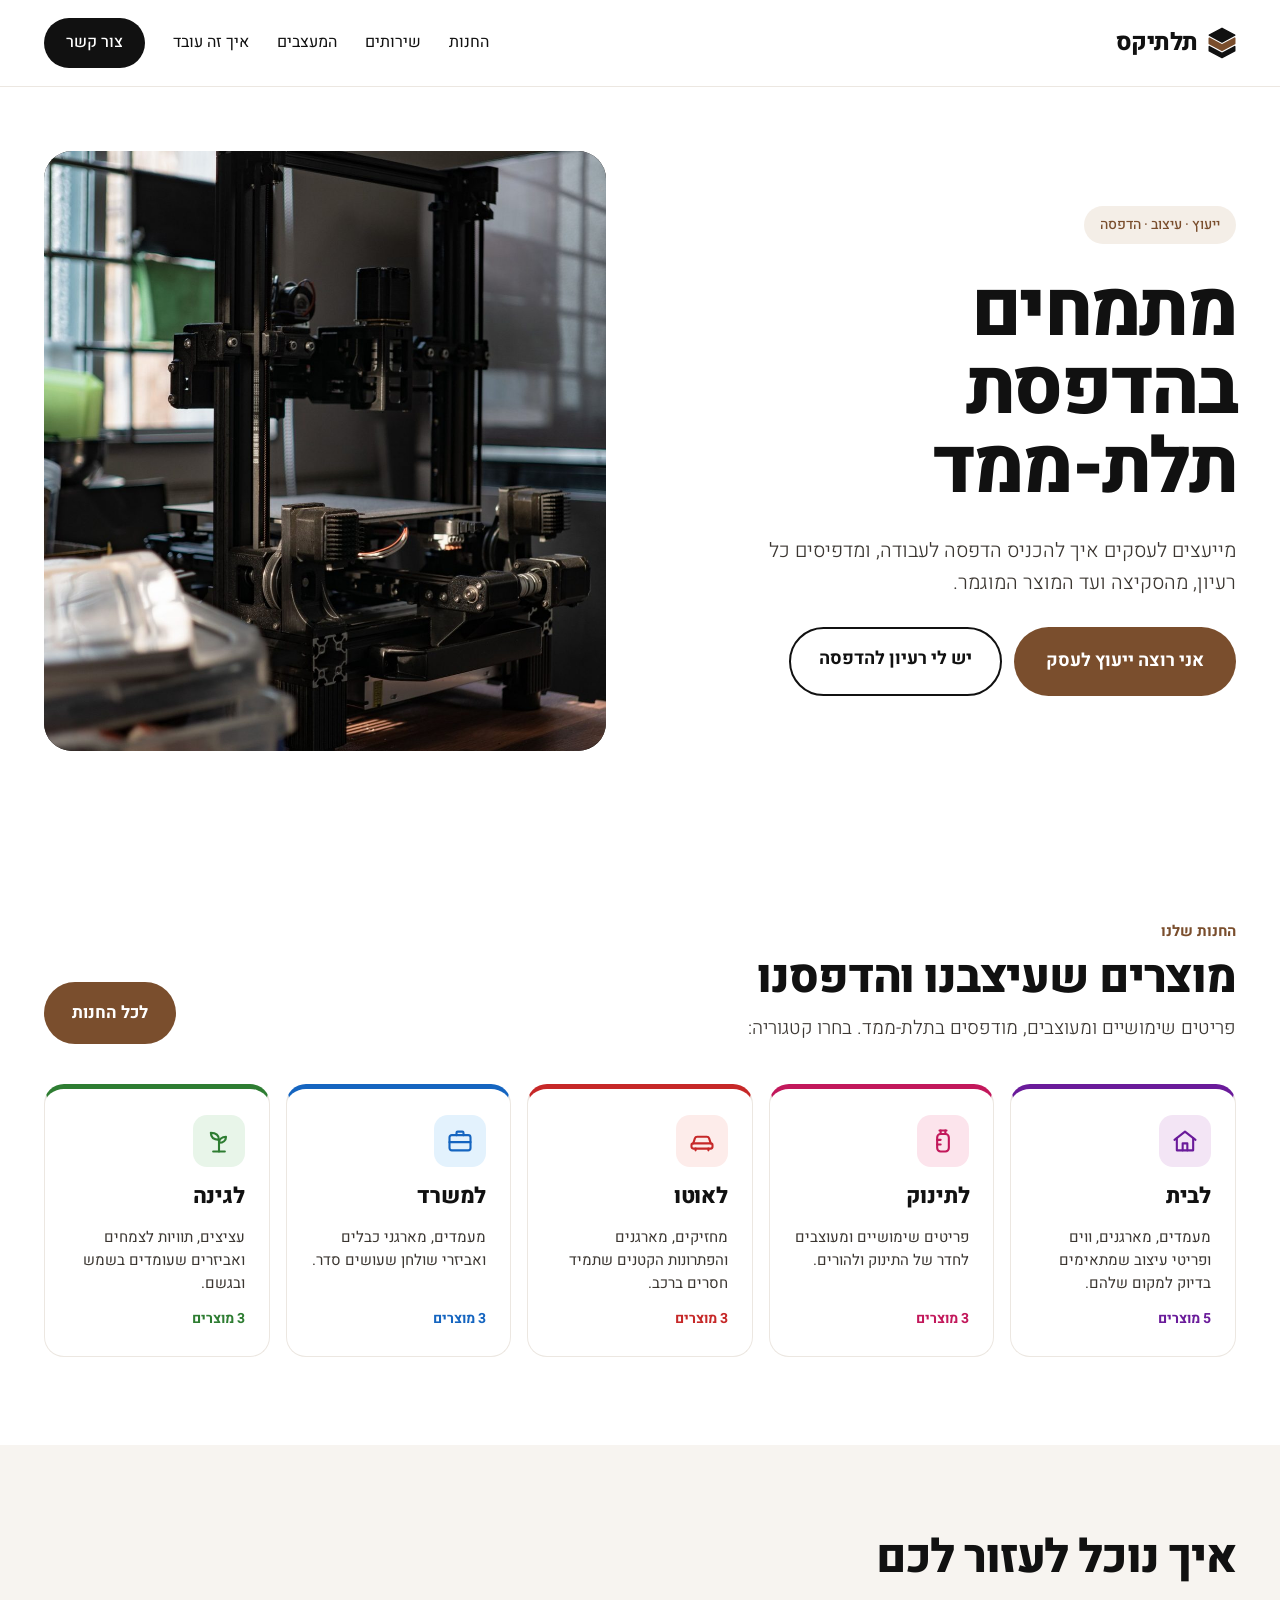
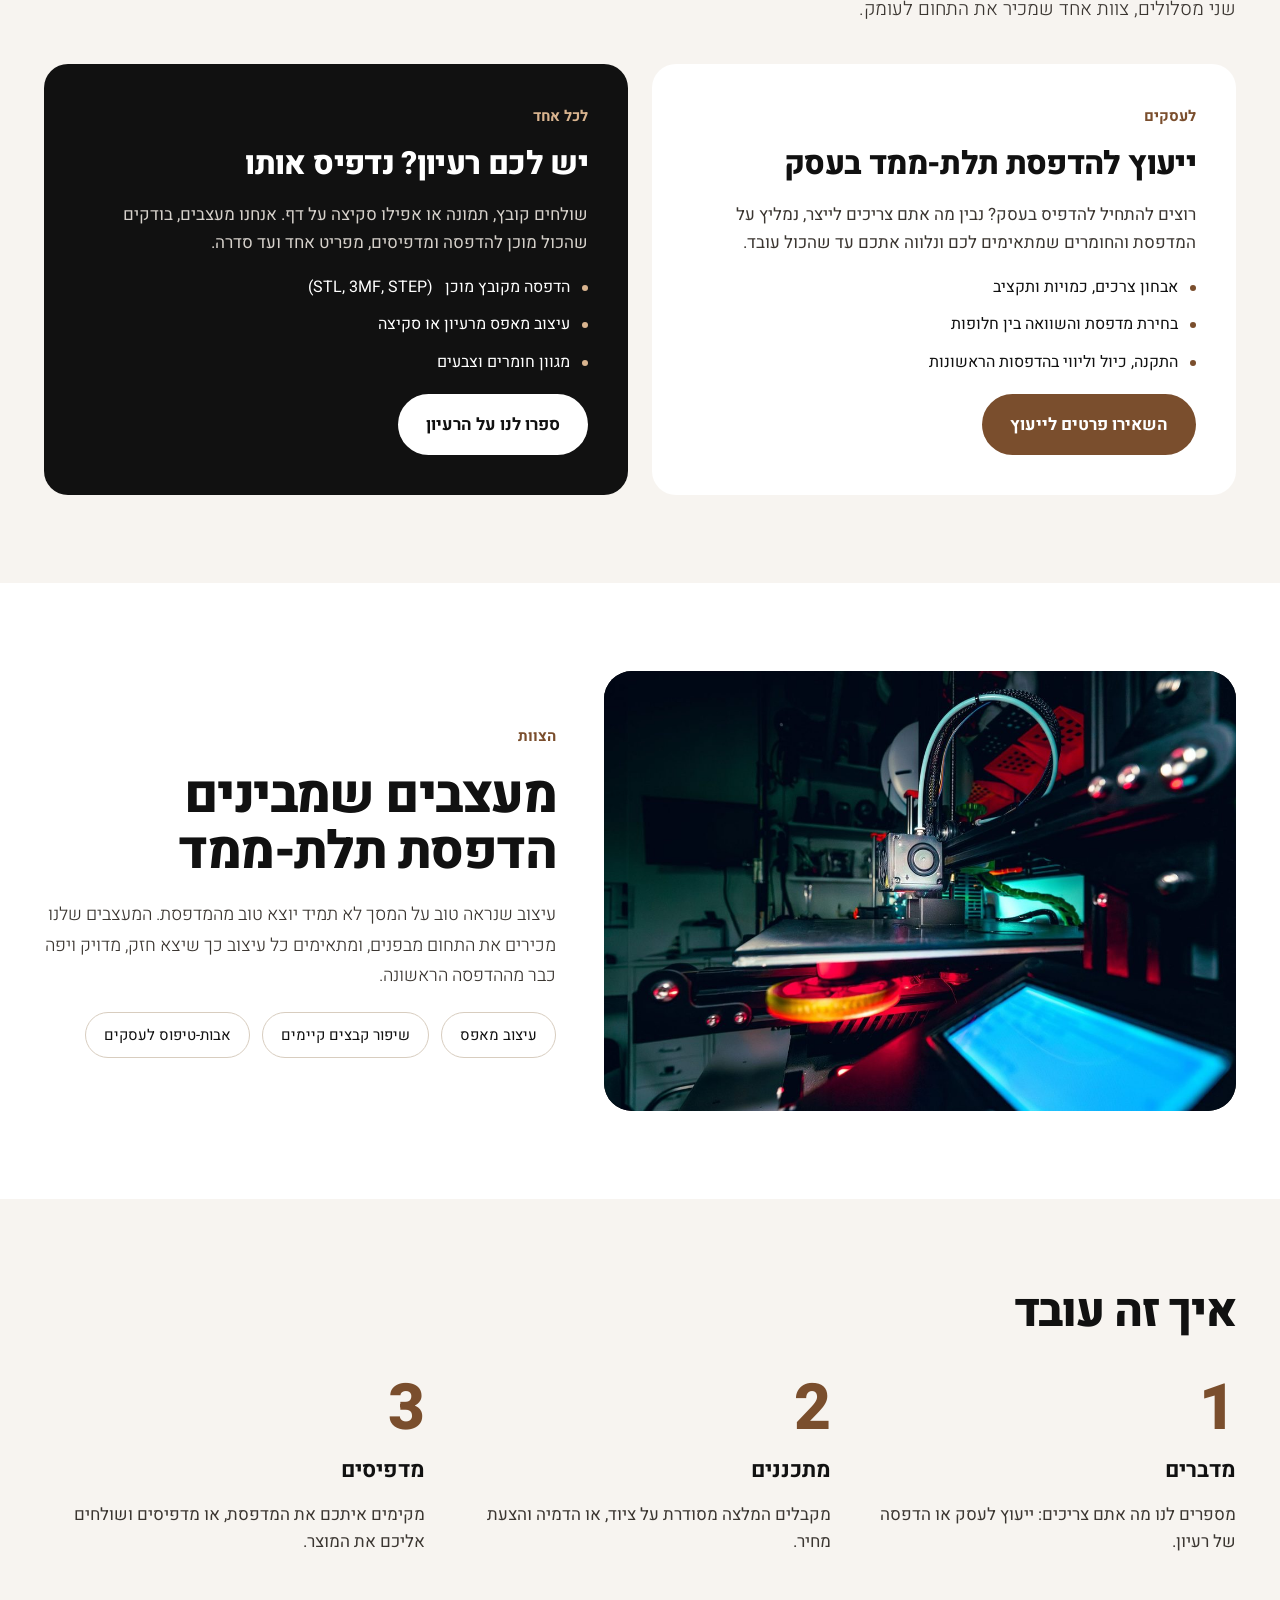
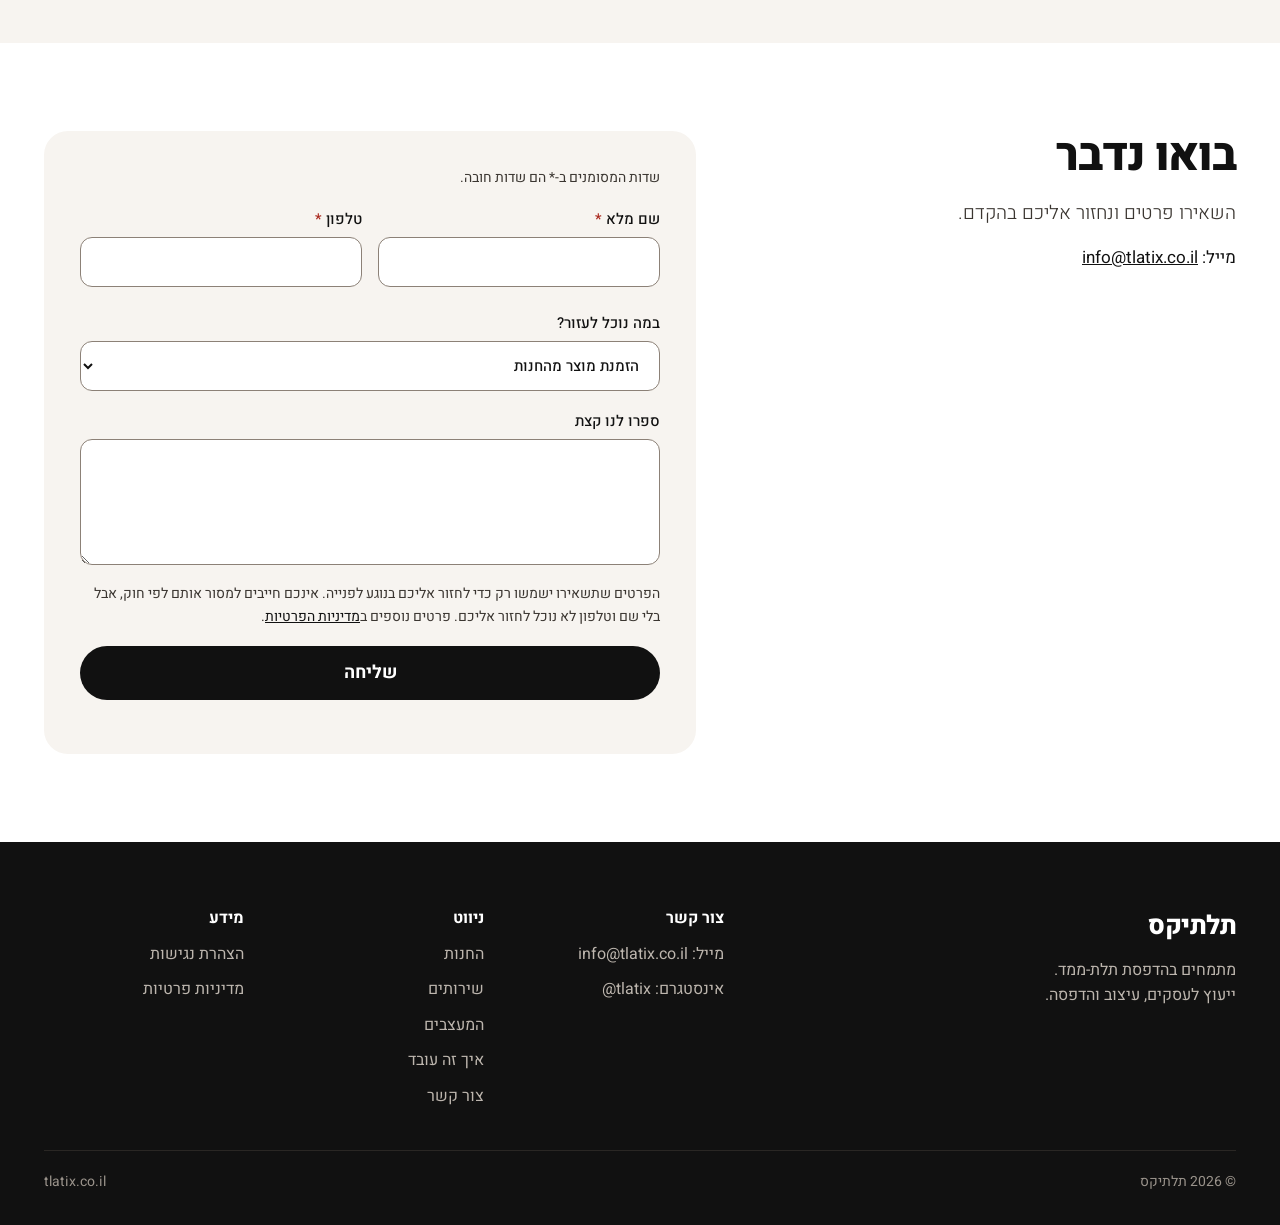
==== commit 5cf31f96: "Category pages take on their category color (logo, header, buttons, bands, footer); swap home/car co" ====
--- a/index.html
+++ b/index.html
@@ -17,7 +17,7 @@
 <header class="site-header">
   <div class="wrap">
     <a class="brand" href="index.html" aria-label="תלתיקס – לדף הבית">
-      <svg width="28" height="32" viewBox="-2 -2 44 50" stroke-linejoin="round" stroke-width="2.4" aria-hidden="true" focusable="false"><path d="M20 0 40 10.6 20 21.4 0 10.6Z" fill="#111111" stroke="#111111"/><path d="M0 15.4 20 26.2 40 15.4V23.8L20 34.6 0 23.8Z" fill="#7A4E2D" stroke="#7A4E2D"/><path d="M0 28.6 20 39.4 40 28.6V35.2L20 45.8 0 35.2Z" fill="#111111" stroke="#111111"/></svg>
+      <svg width="28" height="32" viewBox="-2 -2 44 50" stroke-linejoin="round" stroke-width="2.4" aria-hidden="true" focusable="false"><path d="M20 0 40 10.6 20 21.4 0 10.6Z" fill="#111111" stroke="#111111"/><path class="logo-mid" d="M0 15.4 20 26.2 40 15.4V23.8L20 34.6 0 23.8Z" fill="#7A4E2D" stroke="#7A4E2D"/><path d="M0 28.6 20 39.4 40 28.6V35.2L20 45.8 0 35.2Z" fill="#111111" stroke="#111111"/></svg>
       <span>תלתיקס</span>
     </a>
     <nav class="main-nav" aria-label="ניווט ראשי">
--- a/styles.css
+++ b/styles.css
@@ -213,11 +213,28 @@
 .toolbar-sort[hidden]{display:none}
 
 /* צבע לכל קטגוריה */
-[data-cat="baby"]  {--cat:#C2185B;--cat-dark:#8E1145;--cat-tint:#FCE4EC}
-[data-cat="home"]  {--cat:#C62828;--cat-dark:#8E1C1C;--cat-tint:#FDECEA}
-[data-cat="garden"]{--cat:#2E7D32;--cat-dark:#1B5E20;--cat-tint:#E8F5E9}
-[data-cat="office"]{--cat:#1565C0;--cat-dark:#0D47A1;--cat-tint:#E3F2FD}
-[data-cat="car"]   {--cat:#6A1B9A;--cat-dark:#4A148C;--cat-tint:#F3E5F5}
+[data-cat="baby"]  {--cat:#C2185B;--cat-dark:#8E1145;--cat-tint:#FCE4EC;--cat-soft:#FEF5F8;--cat-deep:#3D0A1F}
+[data-cat="car"]   {--cat:#C62828;--cat-dark:#8E1C1C;--cat-tint:#FDECEA;--cat-soft:#FEF6F5;--cat-deep:#3B0C0C}
+[data-cat="home"]  {--cat:#6A1B9A;--cat-dark:#4A148C;--cat-tint:#F3E5F5;--cat-soft:#FAF4FB;--cat-deep:#2A0B3D}
+[data-cat="office"]{--cat:#1565C0;--cat-dark:#0D47A1;--cat-tint:#E3F2FD;--cat-soft:#F4F9FE;--cat-deep:#0A2547}
+[data-cat="garden"]{--cat:#2E7D32;--cat-dark:#1B5E20;--cat-tint:#E8F5E9;--cat-soft:#F4FAF4;--cat-deep:#0F2E12}
+
+/* הלוגו: השכבה האמצעית לוקחת את צבע המותג של העמוד */
+.logo-mid{fill:var(--brown);stroke:var(--brown)}
+
+/* עמוד קטגוריה: כל העמוד עובר לצבעי הקטגוריה */
+body[data-cat]{--brown:var(--cat);--brown-dark:var(--cat-dark);--sand:var(--cat-soft);--sand-2:var(--cat-tint);--tan:var(--cat-tint);--line:var(--cat-tint)}
+body[data-cat] .site-header{border-bottom:3px solid var(--cat)}
+body[data-cat] .main-nav a.nav-cta{background:var(--cat-deep)}
+body[data-cat] .main-nav a.nav-cta:hover{background:var(--cat)}
+body[data-cat] .main-nav a:not(.nav-cta):hover{color:var(--cat)}
+body[data-cat] .card.dark{background:var(--cat-deep)}
+body[data-cat] .site-footer{background:var(--cat-deep)}
+body[data-cat] .foot-bottom{border-top-color:rgba(255,255,255,.14)}
+body[data-cat] .badge{background:var(--cat-deep)}
+body[data-cat] .crumbs a{color:var(--cat-dark)}
+body[data-cat] .toolbar-sort select{border-color:var(--cat)}
+body[data-cat] .result-count{color:var(--cat-dark)}
 .cat-sec .btn-brown{background:var(--cat,var(--brown))}
 .cat-sec .btn-brown:hover{background:var(--cat-dark,var(--brown-dark))}
 .cat-sec .cat-head h2,.cat-hero h1{color:var(--cat-dark,var(--ink))}
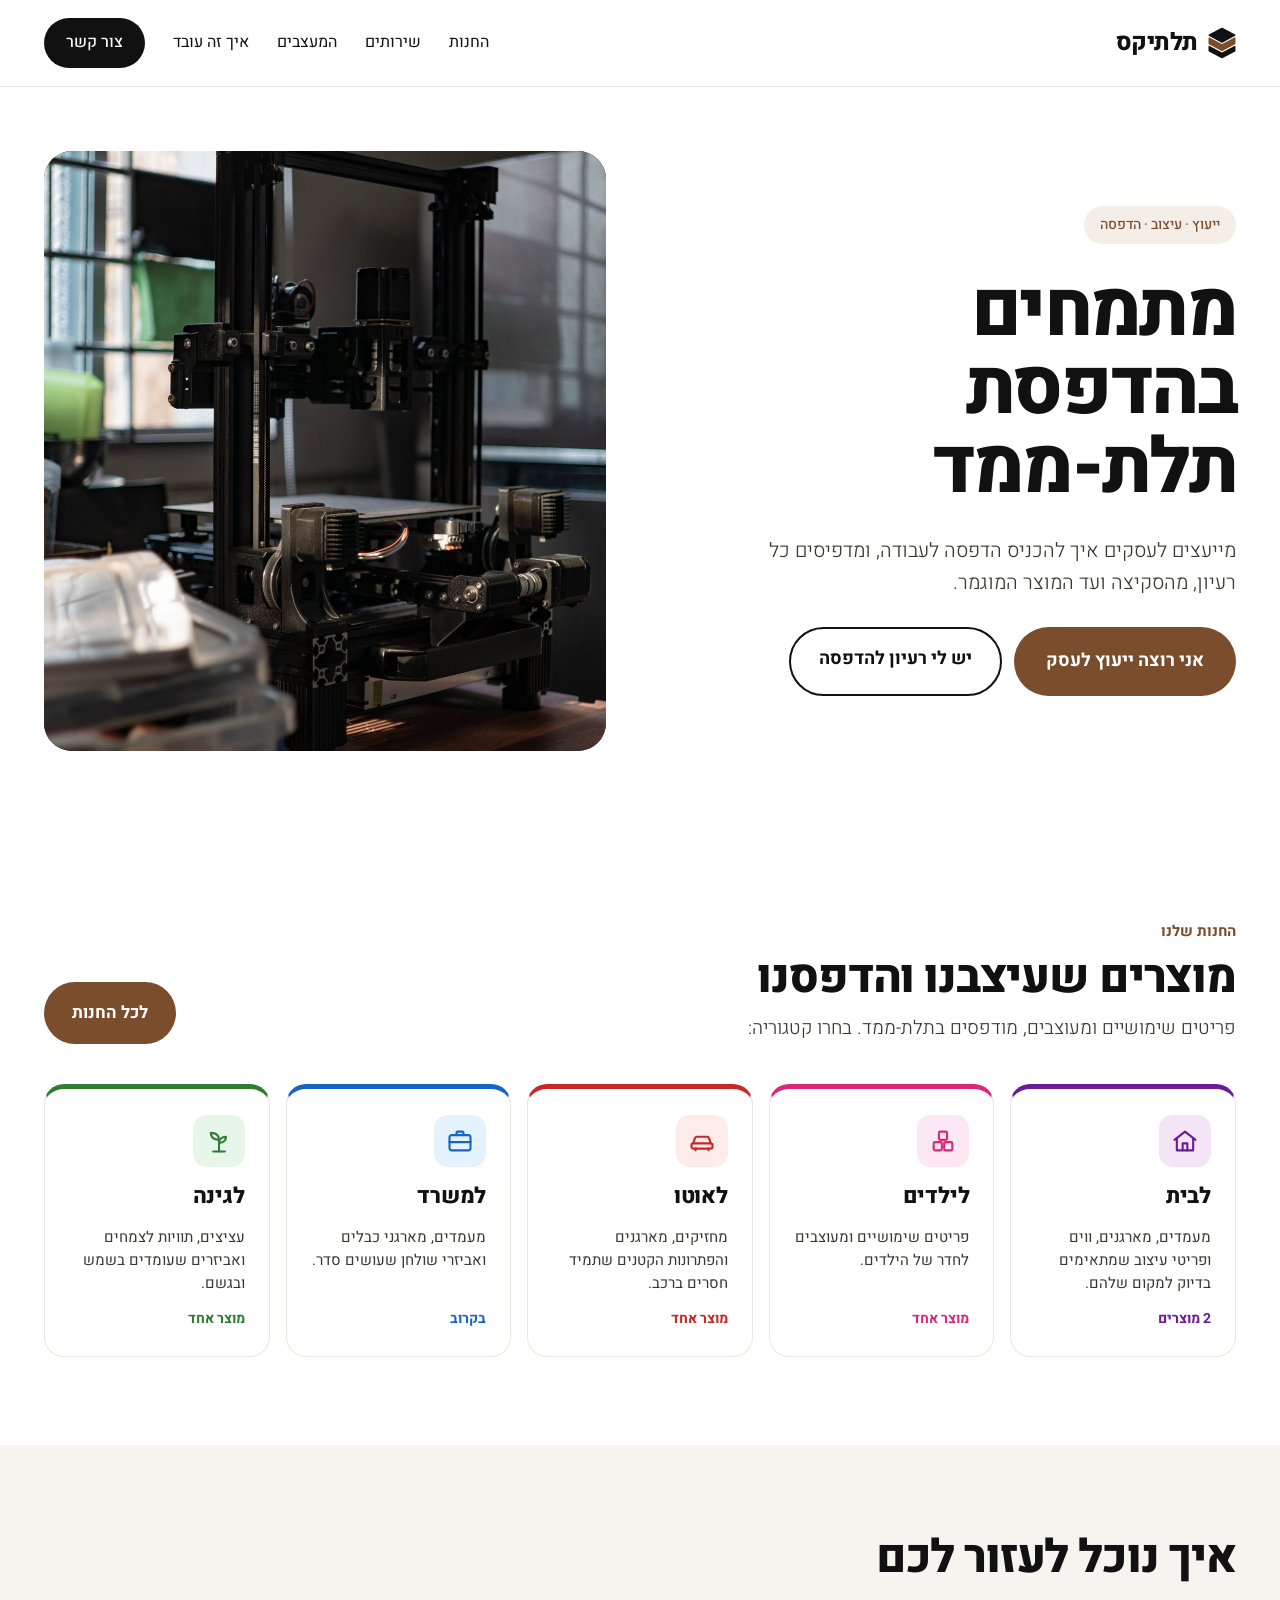
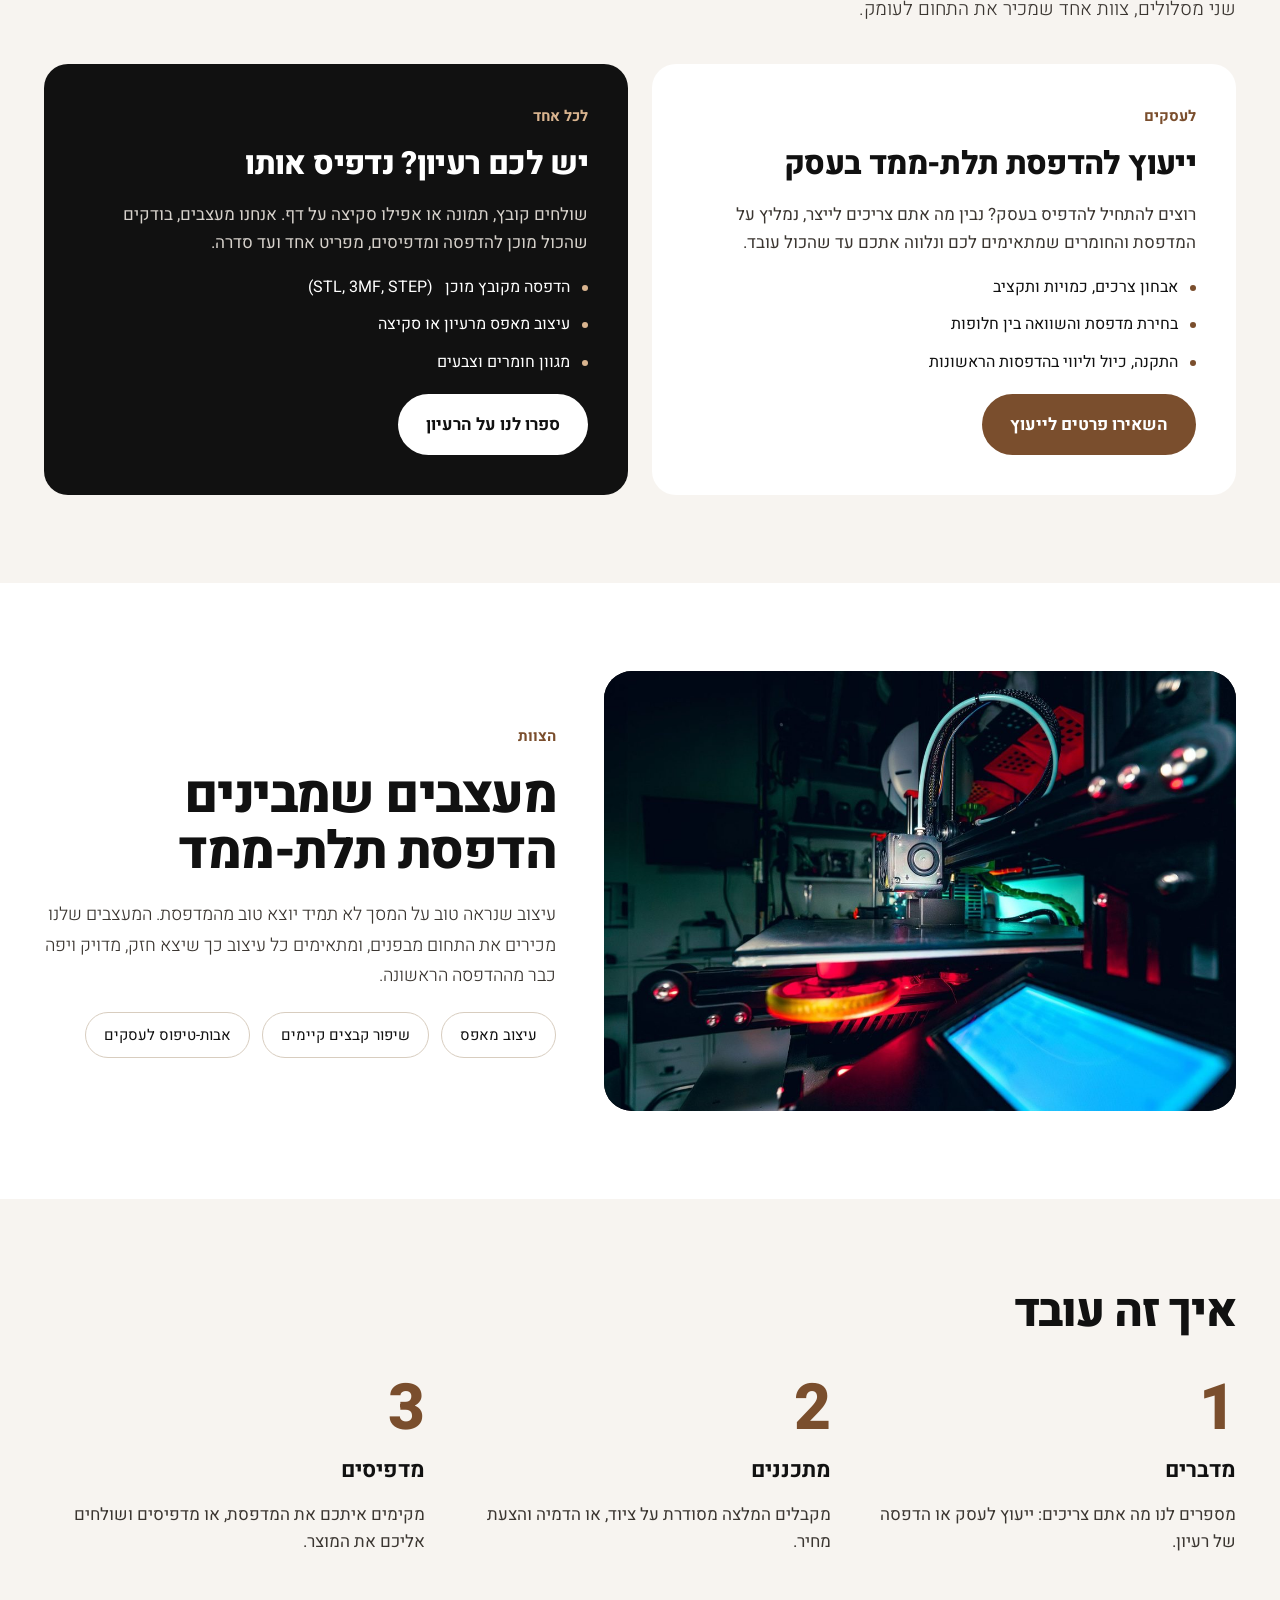
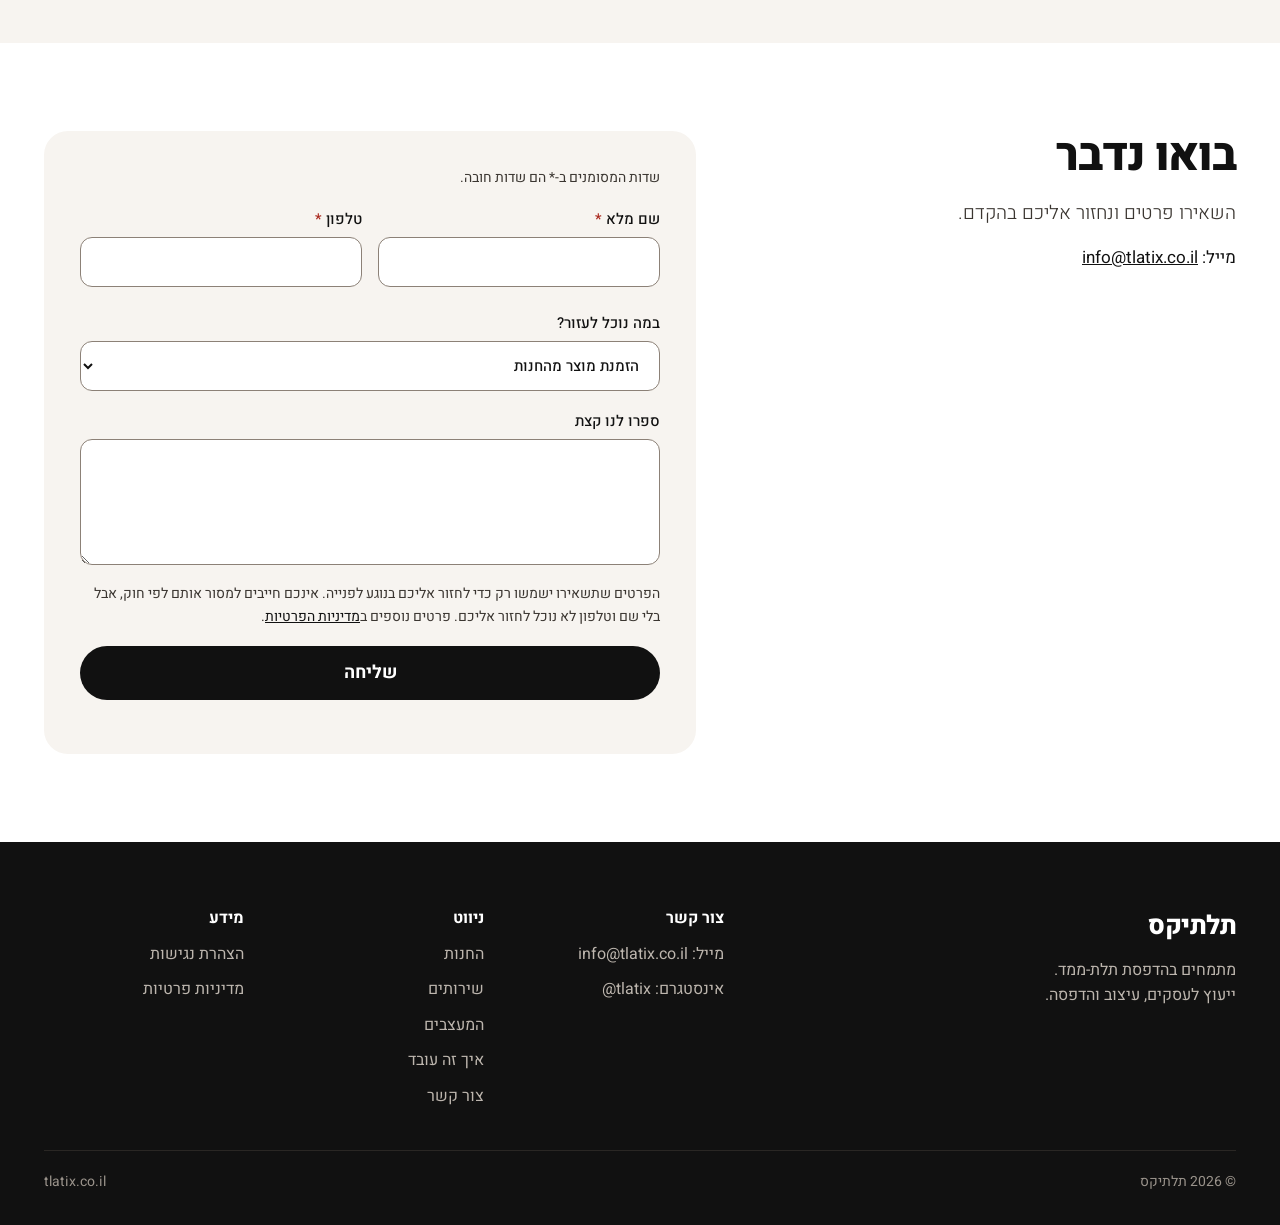
==== commit 089971bb: "Shop: baby category becomes kids, add bubble letters" ====
--- a/index.html
+++ b/index.html
@@ -58,7 +58,7 @@
     </div>
 <ul class="cat-grid">
   <li><a class="cat-tile" data-cat="home" href="shop-home.html"><span class="cat-ic"><svg viewBox="0 0 24 24" width="28" height="28" fill="none" stroke="currentColor" stroke-width="1.8" stroke-linecap="round" stroke-linejoin="round" aria-hidden="true" focusable="false"><path d="M3 11 12 4l9 7"/><path d="M5 9.5V20h14V9.5"/><path d="M10 20v-6h4v6"/></svg></span><b>לבית</b><span class="sub">מעמדים, מארגנים, ווים ופריטי עיצוב שמתאימים בדיוק למקום שלהם.</span><span class="tile-count" data-tile-count="home">בקרוב</span></a></li>
-  <li><a class="cat-tile" data-cat="baby" href="shop-baby.html"><span class="cat-ic"><svg viewBox="0 0 24 24" width="28" height="28" fill="none" stroke="currentColor" stroke-width="1.8" stroke-linecap="round" stroke-linejoin="round" aria-hidden="true" focusable="false"><path d="M9 3h6"/><path d="M10 3v3h4V3"/><rect x="7" y="6" width="10" height="15" rx="3"/><path d="M7 11h3M7 15h3"/></svg></span><b>לתינוק</b><span class="sub">פריטים שימושיים ומעוצבים לחדר של התינוק ולהורים.</span><span class="tile-count" data-tile-count="baby">בקרוב</span></a></li>
+  <li><a class="cat-tile" data-cat="baby" href="shop-baby.html"><span class="cat-ic"><svg viewBox="0 0 24 24" width="28" height="28" fill="none" stroke="currentColor" stroke-width="1.8" stroke-linecap="round" stroke-linejoin="round" aria-hidden="true" focusable="false"><rect x="4" y="13" width="7" height="7" rx="1.2"/><rect x="13" y="13" width="7" height="7" rx="1.2"/><rect x="8.5" y="4" width="7" height="7" rx="1.2"/></svg></span><b>לילדים</b><span class="sub">פריטים שימושיים ומעוצבים לחדר של הילדים.</span><span class="tile-count" data-tile-count="baby">בקרוב</span></a></li>
   <li><a class="cat-tile" data-cat="car" href="shop-car.html"><span class="cat-ic"><svg viewBox="0 0 24 24" width="28" height="28" fill="none" stroke="currentColor" stroke-width="1.8" stroke-linecap="round" stroke-linejoin="round" aria-hidden="true" focusable="false"><path d="M4.5 14l1.4-4.3A2 2 0 0 1 7.8 8.3h8.4a2 2 0 0 1 1.9 1.4L19.5 14"/><rect x="3" y="14" width="18" height="4.5" rx="1.5"/><path d="M6.5 18.5v1.5M17.5 18.5v1.5"/></svg></span><b>לאוטו</b><span class="sub">מחזיקים, מארגנים והפתרונות הקטנים שתמיד חסרים ברכב.</span><span class="tile-count" data-tile-count="car">בקרוב</span></a></li>
   <li><a class="cat-tile" data-cat="office" href="shop-office.html"><span class="cat-ic"><svg viewBox="0 0 24 24" width="28" height="28" fill="none" stroke="currentColor" stroke-width="1.8" stroke-linecap="round" stroke-linejoin="round" aria-hidden="true" focusable="false"><rect x="3" y="7" width="18" height="13" rx="2"/><path d="M9 7V5a1 1 0 0 1 1-1h4a1 1 0 0 1 1 1v2"/><path d="M3 13h18"/></svg></span><b>למשרד</b><span class="sub">מעמדים, מארגני כבלים ואביזרי שולחן שעושים סדר.</span><span class="tile-count" data-tile-count="office">בקרוב</span></a></li>
   <li><a class="cat-tile" data-cat="garden" href="shop-garden.html"><span class="cat-ic"><svg viewBox="0 0 24 24" width="28" height="28" fill="none" stroke="currentColor" stroke-width="1.8" stroke-linecap="round" stroke-linejoin="round" aria-hidden="true" focusable="false"><path d="M12 21V11"/><path d="M12 11C12 7 9.5 5 5 5c0 4 2.5 6 7 6z"/><path d="M12 13.5c0-3 2.4-5 6-5 0 3-2.4 5-6 5z"/><path d="M7 21h10"/></svg></span><b>לגינה</b><span class="sub">עציצים, תוויות לצמחים ואביזרים שעומדים בשמש ובגשם.</span><span class="tile-count" data-tile-count="garden">בקרוב</span></a></li>
--- a/styles.css
+++ b/styles.css
@@ -213,7 +213,7 @@
 .toolbar-sort[hidden]{display:none}
 
 /* צבע לכל קטגוריה */
-[data-cat="baby"]  {--cat:#C2185B;--cat-dark:#8E1145;--cat-tint:#FCE4EC;--cat-soft:#FEF5F8;--cat-deep:#3D0A1F}
+[data-cat="baby"]  {--cat:#DB2777;--cat-dark:#9D174D;--cat-tint:#FCE7F3;--cat-soft:#FDF2F8;--cat-deep:#500724}
 [data-cat="car"]   {--cat:#C62828;--cat-dark:#8E1C1C;--cat-tint:#FDECEA;--cat-soft:#FEF6F5;--cat-deep:#3B0C0C}
 [data-cat="home"]  {--cat:#6A1B9A;--cat-dark:#4A148C;--cat-tint:#F3E5F5;--cat-soft:#FAF4FB;--cat-deep:#2A0B3D}
 [data-cat="office"]{--cat:#1565C0;--cat-dark:#0D47A1;--cat-tint:#E3F2FD;--cat-soft:#F4F9FE;--cat-deep:#0A2547}
@@ -237,7 +237,7 @@
 body[data-cat] .result-count{color:var(--cat-dark)}
 .cat-sec .btn-brown{background:var(--cat,var(--brown))}
 .cat-sec .btn-brown:hover{background:var(--cat-dark,var(--brown-dark))}
-.cat-sec .cat-head h2,.cat-hero h1{color:var(--cat-dark,var(--ink))}
+.cat-sec .cat-head h2{color:var(--cat-dark,var(--ink))}
 
 @media (prefers-reduced-motion:reduce){.cat-tile{transition:none}.cat-tile:hover{transform:none}}
 @media (max-width:640px){
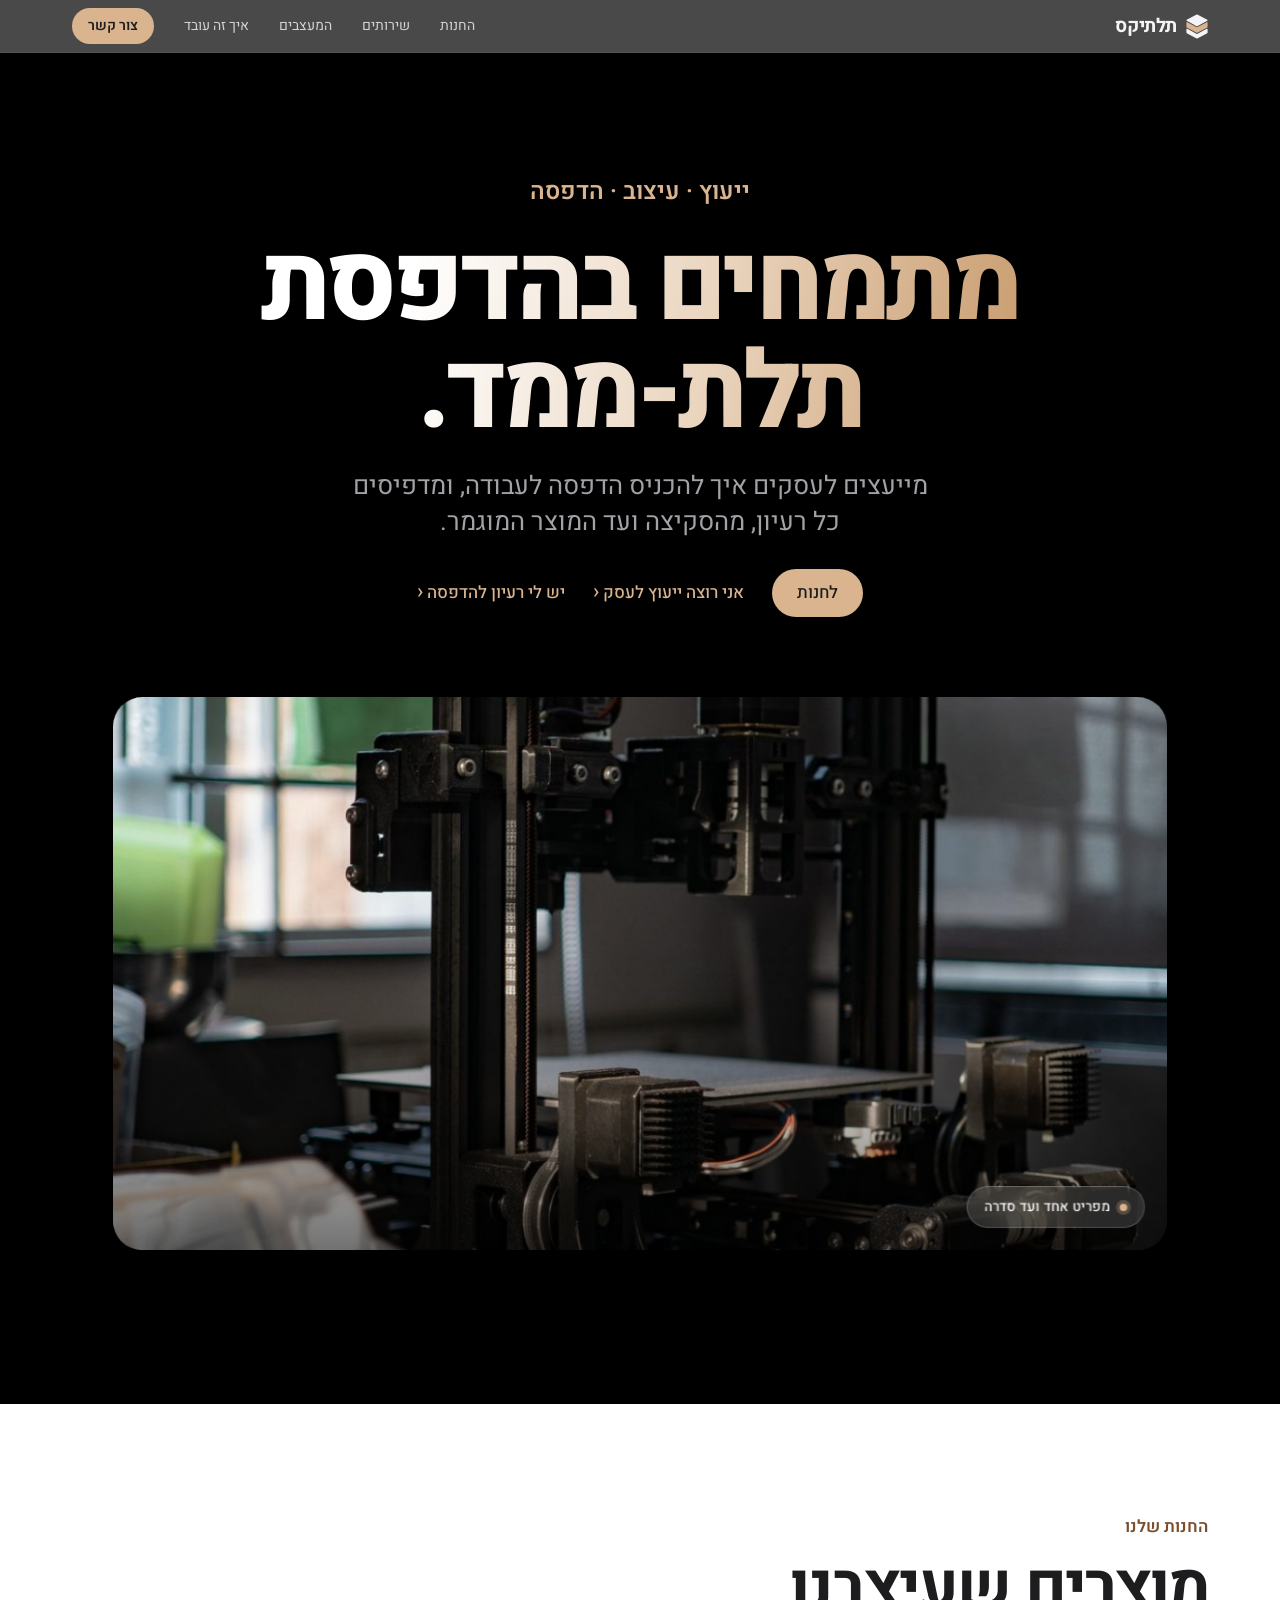
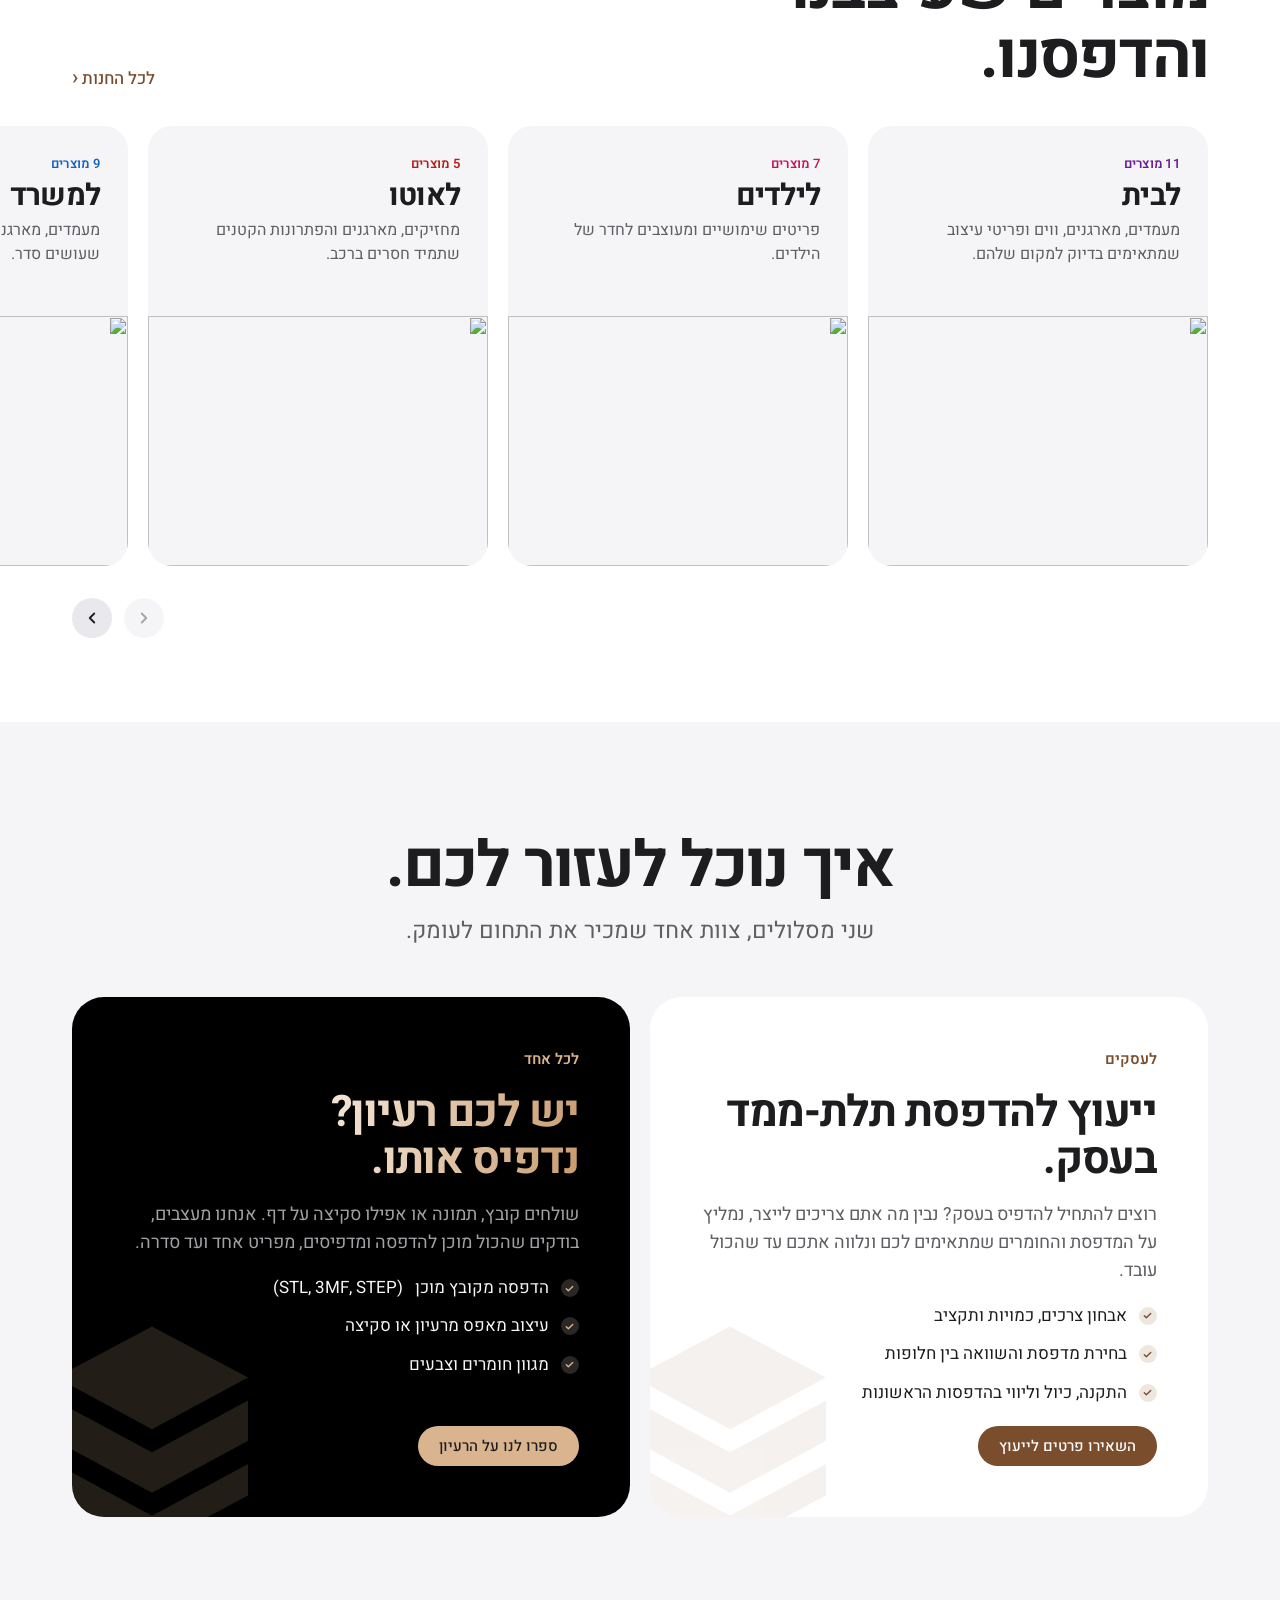
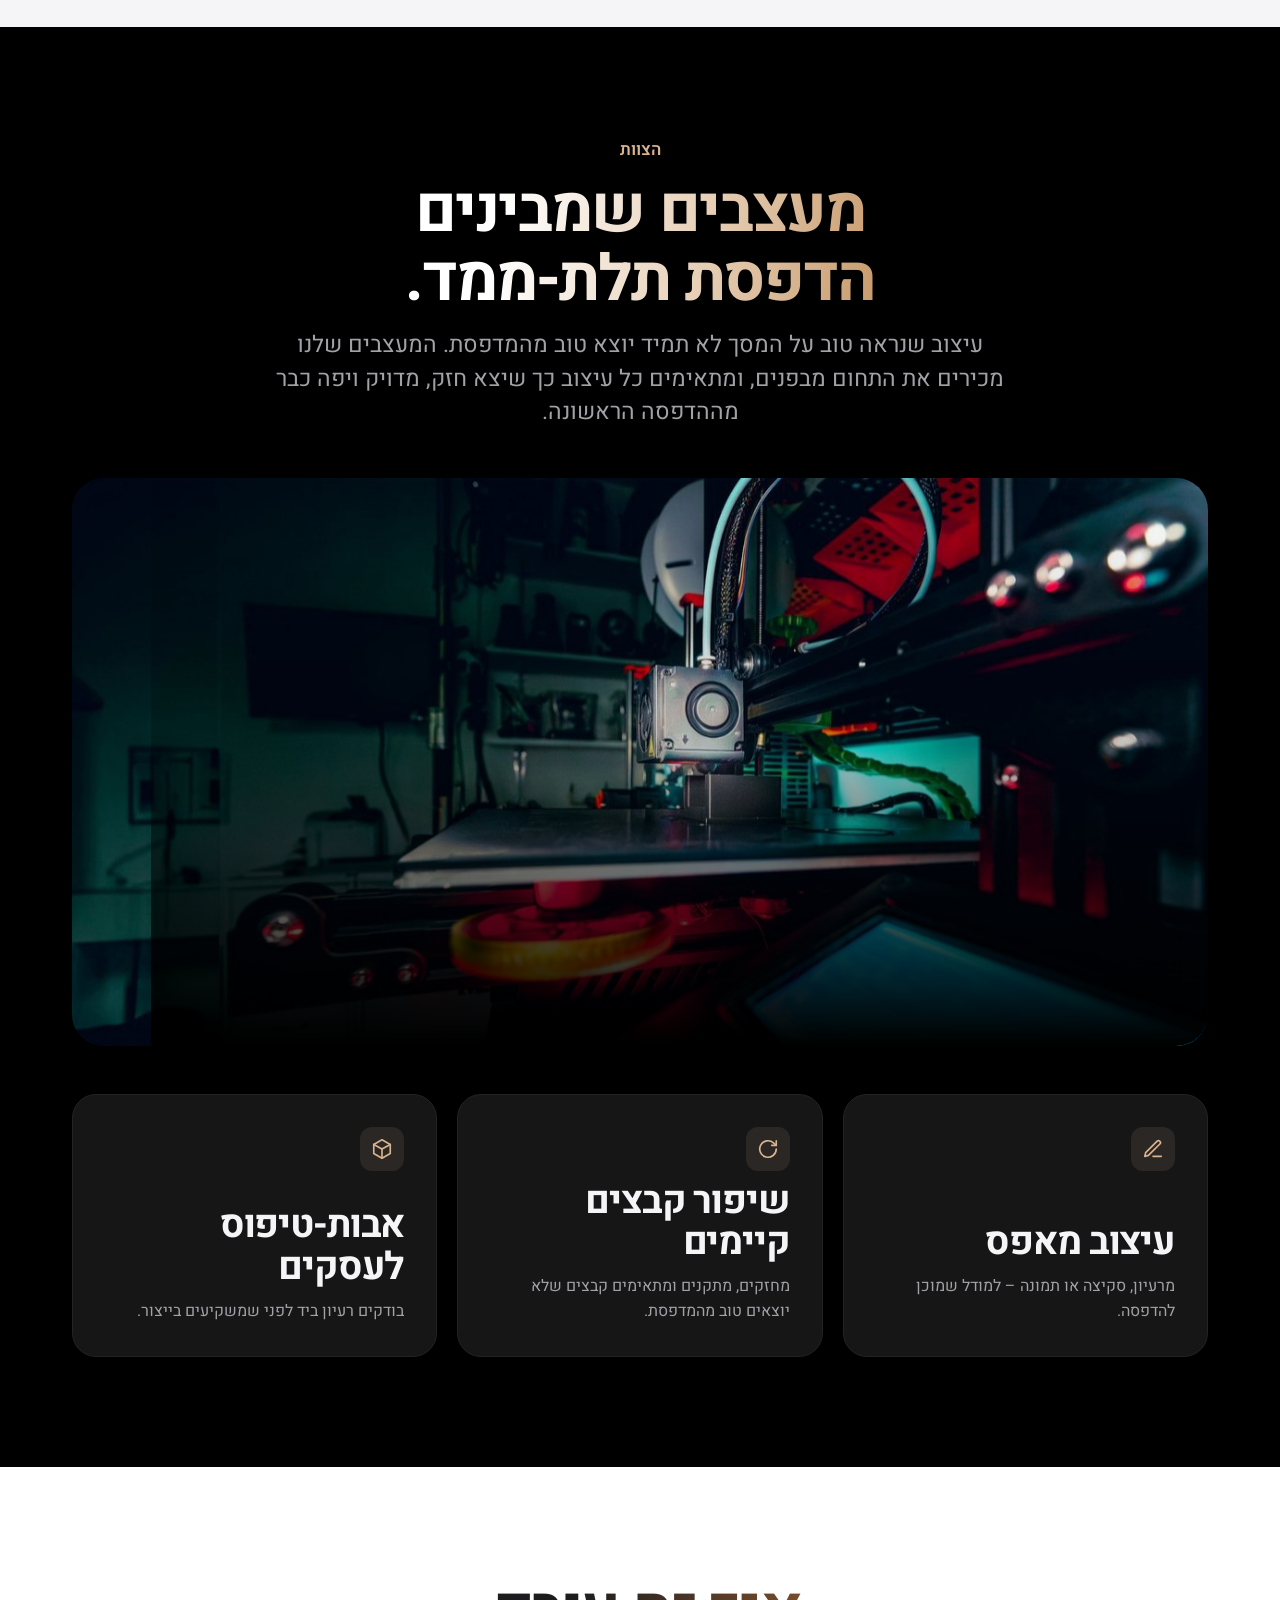
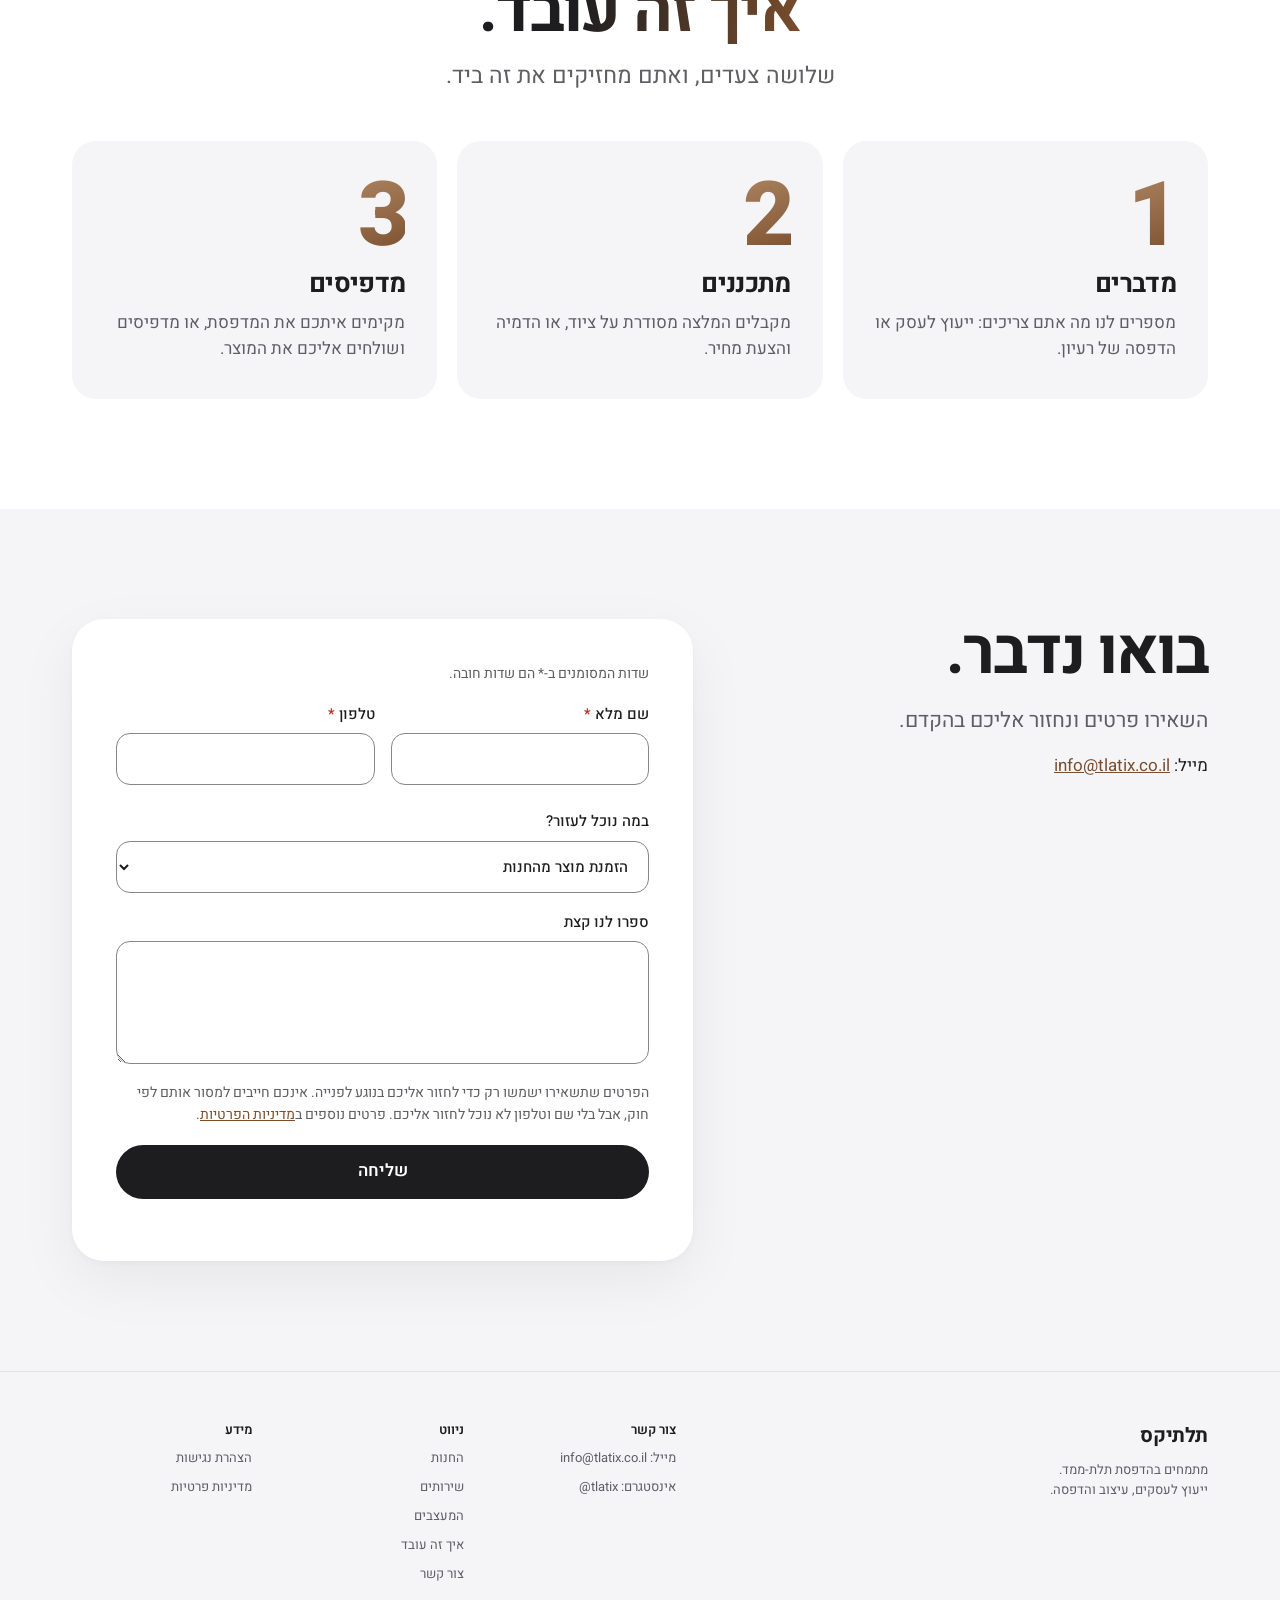
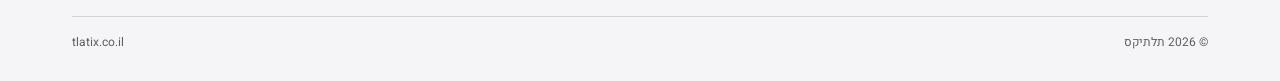
==== commit 2f23eaf0: "Redesign 2.0: Apple-style look" ====
--- a/index.html
+++ b/index.html
@@ -8,7 +8,7 @@
 <link rel="icon" href="favicon.svg" type="image/svg+xml">
 <link rel="preconnect" href="https://fonts.googleapis.com">
 <link rel="preconnect" href="https://fonts.gstatic.com" crossorigin>
-<link rel="stylesheet" href="https://fonts.googleapis.com/css2?family=Heebo:wght@300;400;500;700;800&display=swap">
+<link rel="stylesheet" href="https://fonts.googleapis.com/css2?family=Heebo:wght@300;400;500;600;700;800&display=swap">
 <link rel="stylesheet" href="styles.css">
 </head>
 <body>
@@ -20,7 +20,8 @@
       <svg width="28" height="32" viewBox="-2 -2 44 50" stroke-linejoin="round" stroke-width="2.4" aria-hidden="true" focusable="false"><path d="M20 0 40 10.6 20 21.4 0 10.6Z" fill="#111111" stroke="#111111"/><path class="logo-mid" d="M0 15.4 20 26.2 40 15.4V23.8L20 34.6 0 23.8Z" fill="#7A4E2D" stroke="#7A4E2D"/><path d="M0 28.6 20 39.4 40 28.6V35.2L20 45.8 0 35.2Z" fill="#111111" stroke="#111111"/></svg>
       <span>תלתיקס</span>
     </a>
-    <nav class="main-nav" aria-label="ניווט ראשי">
+    <button class="nav-toggle" type="button" aria-expanded="false" aria-controls="main-nav" aria-label="תפריט"><span></span></button>
+    <nav class="main-nav" id="main-nav" aria-label="ניווט ראשי">
       <a href="shop.html">החנות</a>
       <a href="#services">שירותים</a>
       <a href="#designers">המעצבים</a>
@@ -32,106 +33,142 @@
 
 <main id="main" tabindex="-1">
 
-  <section class="wrap hero" aria-labelledby="hero-title">
-    <div class="hero-text">
-      <span class="pill">ייעוץ · עיצוב · הדפסה</span>
-      <h1 id="hero-title">מתמחים<br>בהדפסת תלת-ממד</h1>
-      <p class="lead">מייעצים לעסקים איך להכניס הדפסה לעבודה, ומדפיסים כל רעיון, מהסקיצה ועד המוצר המוגמר.</p>
-      <div class="btn-row">
-        <a class="btn btn-brown" href="#contact" data-service="ייעוץ לעסק">אני רוצה ייעוץ לעסק</a>
-        <a class="btn btn-outline" href="#contact" data-service="יש לי רעיון להדפסה">יש לי רעיון להדפסה</a>
-      </div>
-    </div>
-    <div class="photo">
-      <img src="img/hero-printer.jpg" alt="מדפסת תלת-ממד על שולחן עבודה בסטודיו" width="1100" height="1650" fetchpriority="high">
-    </div>
-  </section>
-
-  <section id="shop" class="wrap section" aria-labelledby="shop-teaser-title">
-    <div class="section-split">
-      <div class="section-head">
-        <span class="eyebrow">החנות שלנו</span>
-        <h2 id="shop-teaser-title">מוצרים שעיצבנו והדפסנו</h2>
-        <p>פריטים שימושיים ומעוצבים, מודפסים בתלת-ממד. בחרו קטגוריה:</p>
-      </div>
-      <a class="btn btn-brown btn-sm" href="shop.html">לכל החנות</a>
-    </div>
-<ul class="cat-grid">
-  <li><a class="cat-tile" data-cat="home" href="shop-home.html"><span class="cat-ic"><svg viewBox="0 0 24 24" width="28" height="28" fill="none" stroke="currentColor" stroke-width="1.8" stroke-linecap="round" stroke-linejoin="round" aria-hidden="true" focusable="false"><path d="M3 11 12 4l9 7"/><path d="M5 9.5V20h14V9.5"/><path d="M10 20v-6h4v6"/></svg></span><b>לבית</b><span class="sub">מעמדים, מארגנים, ווים ופריטי עיצוב שמתאימים בדיוק למקום שלהם.</span><span class="tile-count" data-tile-count="home">בקרוב</span></a></li>
-  <li><a class="cat-tile" data-cat="baby" href="shop-baby.html"><span class="cat-ic"><svg viewBox="0 0 24 24" width="28" height="28" fill="none" stroke="currentColor" stroke-width="1.8" stroke-linecap="round" stroke-linejoin="round" aria-hidden="true" focusable="false"><rect x="4" y="13" width="7" height="7" rx="1.2"/><rect x="13" y="13" width="7" height="7" rx="1.2"/><rect x="8.5" y="4" width="7" height="7" rx="1.2"/></svg></span><b>לילדים</b><span class="sub">פריטים שימושיים ומעוצבים לחדר של הילדים.</span><span class="tile-count" data-tile-count="baby">בקרוב</span></a></li>
-  <li><a class="cat-tile" data-cat="car" href="shop-car.html"><span class="cat-ic"><svg viewBox="0 0 24 24" width="28" height="28" fill="none" stroke="currentColor" stroke-width="1.8" stroke-linecap="round" stroke-linejoin="round" aria-hidden="true" focusable="false"><path d="M4.5 14l1.4-4.3A2 2 0 0 1 7.8 8.3h8.4a2 2 0 0 1 1.9 1.4L19.5 14"/><rect x="3" y="14" width="18" height="4.5" rx="1.5"/><path d="M6.5 18.5v1.5M17.5 18.5v1.5"/></svg></span><b>לאוטו</b><span class="sub">מחזיקים, מארגנים והפתרונות הקטנים שתמיד חסרים ברכב.</span><span class="tile-count" data-tile-count="car">בקרוב</span></a></li>
-  <li><a class="cat-tile" data-cat="office" href="shop-office.html"><span class="cat-ic"><svg viewBox="0 0 24 24" width="28" height="28" fill="none" stroke="currentColor" stroke-width="1.8" stroke-linecap="round" stroke-linejoin="round" aria-hidden="true" focusable="false"><rect x="3" y="7" width="18" height="13" rx="2"/><path d="M9 7V5a1 1 0 0 1 1-1h4a1 1 0 0 1 1 1v2"/><path d="M3 13h18"/></svg></span><b>למשרד</b><span class="sub">מעמדים, מארגני כבלים ואביזרי שולחן שעושים סדר.</span><span class="tile-count" data-tile-count="office">בקרוב</span></a></li>
-  <li><a class="cat-tile" data-cat="garden" href="shop-garden.html"><span class="cat-ic"><svg viewBox="0 0 24 24" width="28" height="28" fill="none" stroke="currentColor" stroke-width="1.8" stroke-linecap="round" stroke-linejoin="round" aria-hidden="true" focusable="false"><path d="M12 21V11"/><path d="M12 11C12 7 9.5 5 5 5c0 4 2.5 6 7 6z"/><path d="M12 13.5c0-3 2.4-5 6-5 0 3-2.4 5-6 5z"/><path d="M7 21h10"/></svg></span><b>לגינה</b><span class="sub">עציצים, תוויות לצמחים ואביזרים שעומדים בשמש ובגשם.</span><span class="tile-count" data-tile-count="garden">בקרוב</span></a></li>
-</ul>
+  <section class="hero" aria-labelledby="hero-title">
+    <div class="wrap hero-copy">
+      <p class="hero-kicker reveal">ייעוץ · עיצוב · הדפסה</p>
+      <h1 id="hero-title" class="grad-light reveal d1">מתמחים בהדפסת<br>תלת-ממד.</h1>
+      <p class="hero-sub reveal d2">מייעצים לעסקים איך להכניס הדפסה לעבודה, ומדפיסים כל רעיון, מהסקיצה ועד המוצר המוגמר.</p>
+      <div class="hero-ctas reveal d3">
+        <a class="btn btn-tan" href="shop.html">לחנות</a>
+        <a class="link-more" href="#contact" data-service="ייעוץ לעסק">אני רוצה ייעוץ לעסק</a>
+        <a class="link-more" href="#contact" data-service="יש לי רעיון להדפסה">יש לי רעיון להדפסה</a>
+      </div>
+    </div>
+    <div class="wrap hero-stage">
+      <div class="hero-media" data-zoom="grow">
+        <img src="img/hero-printer.jpg" alt="מדפסת תלת-ממד על שולחן עבודה בסטודיו" width="1100" height="1650" fetchpriority="high">
+        <span class="glass-chip" aria-hidden="true"><i></i>מפריט אחד ועד סדרה</span>
+      </div>
+    </div>
+  </section>
+
+  <section id="shop" class="section-shop" aria-labelledby="shop-teaser-title">
+    <div class="wrap section" style="padding-bottom:28px">
+      <div class="section-split reveal">
+        <div class="section-head">
+          <span class="eyebrow">החנות שלנו</span>
+          <h2 id="shop-teaser-title">מוצרים שעיצבנו<br>והדפסנו.</h2>
+        </div>
+        <a class="link-more" href="shop.html">לכל החנות</a>
+      </div>
+    </div>
+    <div class="rail-wrap" data-rail>
+      <ul class="rail" aria-label="קטגוריות בחנות">
+        <li class="reveal"><a class="cat-card" data-cat="home" href="shop-home.html"><span class="cat-card-text"><small data-tile-count="home">בקרוב</small><b>לבית</b><span>מעמדים, מארגנים, ווים ופריטי עיצוב שמתאימים בדיוק למקום שלהם.</span></span><span class="cat-card-media" data-cat-img="home"></span></a></li>
+        <li class="reveal d1"><a class="cat-card" data-cat="baby" href="shop-baby.html"><span class="cat-card-text"><small data-tile-count="baby">בקרוב</small><b>לילדים</b><span>פריטים שימושיים ומעוצבים לחדר של הילדים.</span></span><span class="cat-card-media" data-cat-img="baby"></span></a></li>
+        <li class="reveal d2"><a class="cat-card" data-cat="car" href="shop-car.html"><span class="cat-card-text"><small data-tile-count="car">בקרוב</small><b>לאוטו</b><span>מחזיקים, מארגנים והפתרונות הקטנים שתמיד חסרים ברכב.</span></span><span class="cat-card-media" data-cat-img="car"></span></a></li>
+        <li class="reveal d3"><a class="cat-card" data-cat="office" href="shop-office.html"><span class="cat-card-text"><small data-tile-count="office">בקרוב</small><b>למשרד</b><span>מעמדים, מארגני כבלים ואביזרי שולחן שעושים סדר.</span></span><span class="cat-card-media" data-cat-img="office"></span></a></li>
+        <li class="reveal d4"><a class="cat-card" data-cat="garden" href="shop-garden.html"><span class="cat-card-text"><small data-tile-count="garden">בקרוב</small><b>לגינה</b><span>עציצים, תוויות לצמחים ואביזרים שעומדים בשמש ובגשם.</span></span><span class="cat-card-media" data-cat-img="garden"></span></a></li>
+      </ul>
+      <div class="wrap rail-nav">
+        <button class="rail-btn" type="button" data-rail-prev aria-label="הקודם"><svg width="18" height="18" viewBox="0 0 24 24" fill="none" stroke="currentColor" stroke-width="2.4" stroke-linecap="round" stroke-linejoin="round" aria-hidden="true" focusable="false"><path d="M9 6l6 6-6 6"/></svg></button>
+        <button class="rail-btn" type="button" data-rail-next aria-label="הבא"><svg width="18" height="18" viewBox="0 0 24 24" fill="none" stroke="currentColor" stroke-width="2.4" stroke-linecap="round" stroke-linejoin="round" aria-hidden="true" focusable="false"><path d="M15 6l-6 6 6 6"/></svg></button>
+      </div>
+    </div>
+    <div style="height:84px" aria-hidden="true"></div>
   </section>
 
   <section id="services" class="band" aria-labelledby="services-title">
     <div class="wrap section">
-      <div class="section-head">
-        <h2 id="services-title">איך נוכל לעזור לכם</h2>
+      <div class="section-head center reveal">
+        <h2 id="services-title">איך נוכל לעזור לכם.</h2>
         <p>שני מסלולים, צוות אחד שמכיר את התחום לעומק.</p>
       </div>
-      <div class="cards">
-        <article class="card">
+      <div class="tiles">
+        <article class="tile reveal">
           <span class="eyebrow">לעסקים</span>
-          <h3>ייעוץ להדפסת תלת-ממד בעסק</h3>
+          <h3>ייעוץ להדפסת תלת-ממד בעסק.</h3>
           <p>רוצים להתחיל להדפיס בעסק? נבין מה אתם צריכים לייצר, נמליץ על המדפסת והחומרים שמתאימים לכם ונלווה אתכם עד שהכול עובד.</p>
           <ul class="ticks">
             <li>אבחון צרכים, כמויות ותקציב</li>
             <li>בחירת מדפסת והשוואה בין חלופות</li>
             <li>התקנה, כיול וליווי בהדפסות הראשונות</li>
           </ul>
-          <a class="btn btn-brown btn-sm" href="#contact" data-service="ייעוץ לעסק">השאירו פרטים לייעוץ</a>
+          <div class="tile-actions">
+            <a class="btn btn-brown btn-sm" href="#contact" data-service="ייעוץ לעסק">השאירו פרטים לייעוץ</a>
+          </div>
+          <svg class="tile-glyph" viewBox="-2 -2 44 50" aria-hidden="true" focusable="false"><path d="M20 0 40 10.6 20 21.4 0 10.6Z" fill="#7A4E2D"/><path d="M0 15.4 20 26.2 40 15.4V23.8L20 34.6 0 23.8Z" fill="#7A4E2D"/><path d="M0 28.6 20 39.4 40 28.6V35.2L20 45.8 0 35.2Z" fill="#7A4E2D"/></svg>
         </article>
-        <article class="card dark">
+        <article class="tile dark reveal d1">
           <span class="eyebrow">לכל אחד</span>
-          <h3>יש לכם רעיון? נדפיס אותו</h3>
+          <h3 class="grad-light">יש לכם רעיון?<br>נדפיס אותו.</h3>
           <p>שולחים קובץ, תמונה או אפילו סקיצה על דף. אנחנו מעצבים, בודקים שהכול מוכן להדפסה ומדפיסים, מפריט אחד ועד סדרה.</p>
           <ul class="ticks">
             <li>הדפסה מקובץ מוכן <span dir="ltr">(STL, 3MF, STEP)</span></li>
             <li>עיצוב מאפס מרעיון או סקיצה</li>
             <li>מגוון חומרים וצבעים</li>
           </ul>
-          <a class="btn btn-white btn-sm" href="#contact" data-service="יש לי רעיון להדפסה">ספרו לנו על הרעיון</a>
+          <div class="tile-actions">
+            <a class="btn btn-tan btn-sm" href="#contact" data-service="יש לי רעיון להדפסה">ספרו לנו על הרעיון</a>
+          </div>
+          <svg class="tile-glyph" viewBox="-2 -2 44 50" aria-hidden="true" focusable="false"><path d="M20 0 40 10.6 20 21.4 0 10.6Z" fill="#D9B48F"/><path d="M0 15.4 20 26.2 40 15.4V23.8L20 34.6 0 23.8Z" fill="#D9B48F"/><path d="M0 28.6 20 39.4 40 28.6V35.2L20 45.8 0 35.2Z" fill="#D9B48F"/></svg>
         </article>
       </div>
     </div>
   </section>
 
-  <section id="designers" class="wrap team" aria-labelledby="team-title">
-    <div class="photo">
-      <img src="img/printhead.jpg" alt="ראש הדפסה של מדפסת תלת-ממד בזמן עבודה" width="1400" height="793" loading="lazy">
-    </div>
-    <div class="team-text">
-      <span class="eyebrow">הצוות</span>
-      <h2 id="team-title">מעצבים שמבינים<br>הדפסת תלת-ממד</h2>
-      <p>עיצוב שנראה טוב על המסך לא תמיד יוצא טוב מהמדפסת. המעצבים שלנו מכירים את התחום מבפנים, ומתאימים כל עיצוב כך שיצא חזק, מדויק ויפה כבר מההדפסה הראשונה.</p>
-      <ul class="tags" aria-label="שירותי עיצוב">
-        <li>עיצוב מאפס</li>
-        <li>שיפור קבצים קיימים</li>
-        <li>אבות-טיפוס לעסקים</li>
+  <section id="designers" class="on-dark" aria-labelledby="team-title">
+    <div class="wrap section">
+      <div class="section-head center reveal">
+        <span class="eyebrow">הצוות</span>
+        <h2 id="team-title" class="grad-light">מעצבים שמבינים<br>הדפסת תלת-ממד.</h2>
+        <p>עיצוב שנראה טוב על המסך לא תמיד יוצא טוב מהמדפסת. המעצבים שלנו מכירים את התחום מבפנים, ומתאימים כל עיצוב כך שיצא חזק, מדויק ויפה כבר מההדפסה הראשונה.</p>
+      </div>
+      <div class="showcase reveal">
+        <img src="img/printhead.jpg" alt="ראש הדפסה של מדפסת תלת-ממד בזמן עבודה" width="1400" height="793" loading="lazy" data-zoom="in">
+      </div>
+      <ul class="bento" aria-label="שירותי עיצוב" style="margin:0;padding:0;list-style:none">
+        <li class="bento-cell reveal">
+          <span class="bento-ic"><svg width="22" height="22" viewBox="0 0 24 24" fill="none" stroke="currentColor" stroke-width="1.8" stroke-linecap="round" stroke-linejoin="round" aria-hidden="true" focusable="false"><path d="M12 20h9"/><path d="M16.5 3.5a2.1 2.1 0 0 1 3 3L7 19l-4 1 1-4Z"/></svg></span>
+          <span class="big">עיצוב מאפס</span>
+          <p>מרעיון, סקיצה או תמונה – למודל שמוכן להדפסה.</p>
+        </li>
+        <li class="bento-cell reveal d1">
+          <span class="bento-ic"><svg width="22" height="22" viewBox="0 0 24 24" fill="none" stroke="currentColor" stroke-width="1.8" stroke-linecap="round" stroke-linejoin="round" aria-hidden="true" focusable="false"><path d="M21 12a9 9 0 1 1-3-6.7L21 8"/><path d="M21 3v5h-5"/></svg></span>
+          <span class="big">שיפור קבצים קיימים</span>
+          <p>מחזקים, מתקנים ומתאימים קבצים שלא יוצאים טוב מהמדפסת.</p>
+        </li>
+        <li class="bento-cell reveal d2">
+          <span class="bento-ic"><svg width="22" height="22" viewBox="0 0 24 24" fill="none" stroke="currentColor" stroke-width="1.8" stroke-linecap="round" stroke-linejoin="round" aria-hidden="true" focusable="false"><path d="M12 2 21 7v10l-9 5-9-5V7Z"/><path d="M12 22V12"/><path d="M21 7l-9 5-9-5"/></svg></span>
+          <span class="big">אבות-טיפוס לעסקים</span>
+          <p>בודקים רעיון ביד לפני שמשקיעים בייצור.</p>
+        </li>
       </ul>
     </div>
   </section>
 
-  <section id="how" class="band" aria-labelledby="how-title">
+  <section id="how" aria-labelledby="how-title">
     <div class="wrap section">
-      <h2 id="how-title">איך זה עובד</h2>
+      <div class="section-head center reveal">
+        <h2 id="how-title" class="grad-dark">איך זה עובד.</h2>
+        <p>שלושה צעדים, ואתם מחזיקים את זה ביד.</p>
+      </div>
       <ol class="steps">
-        <li><span class="num" aria-hidden="true">1</span><h3>מדברים</h3><p>מספרים לנו מה אתם צריכים: ייעוץ לעסק או הדפסה של רעיון.</p></li>
-        <li><span class="num" aria-hidden="true">2</span><h3>מתכננים</h3><p>מקבלים המלצה מסודרת על ציוד, או הדמיה והצעת מחיר.</p></li>
-        <li><span class="num" aria-hidden="true">3</span><h3>מדפיסים</h3><p>מקימים איתכם את המדפסת, או מדפיסים ושולחים אליכם את המוצר.</p></li>
+        <li class="reveal"><span class="num" aria-hidden="true">1</span><h3>מדברים</h3><p>מספרים לנו מה אתם צריכים: ייעוץ לעסק או הדפסה של רעיון.</p></li>
+        <li class="reveal d1"><span class="num" aria-hidden="true">2</span><h3>מתכננים</h3><p>מקבלים המלצה מסודרת על ציוד, או הדמיה והצעת מחיר.</p></li>
+        <li class="reveal d2"><span class="num" aria-hidden="true">3</span><h3>מדפיסים</h3><p>מקימים איתכם את המדפסת, או מדפיסים ושולחים אליכם את המוצר.</p></li>
       </ol>
     </div>
   </section>
 
-  <section id="contact" class="wrap contact" aria-labelledby="contact-title">
-    <div class="contact-text">
-      <h2 id="contact-title">בואו נדבר</h2>
+  <section class="contact-sec" aria-labelledby="contact-title">
+  <div id="contact" class="wrap contact">
+    <div class="contact-text reveal">
+      <h2 id="contact-title">בואו נדבר.</h2>
       <p>השאירו פרטים ונחזור אליכם בהקדם.</p>
       <p class="direct">מייל: <a href="mailto:info@tlatix.co.il" dir="ltr">info@tlatix.co.il</a></p>
     </div>
-    <form class="lead-form" id="lead-form" action="https://formsubmit.co/ajax/info@tlatix.co.il" method="POST" novalidate aria-describedby="form-notice">
+    <form class="lead-form reveal d1" id="lead-form" action="https://formsubmit.co/ajax/info@tlatix.co.il" method="POST" novalidate aria-describedby="form-notice">
       <input type="hidden" name="_subject" value="פנייה חדשה מהאתר – תלתיקס">
       <input type="hidden" name="_template" value="table">
       <input type="hidden" name="_captcha" value="false">
@@ -170,6 +207,7 @@
       <button class="submit" type="submit">שליחה</button>
       <p class="status" id="form-status" role="status" aria-live="polite"></p>
     </form>
+  </div>
   </section>
 
 </main>
@@ -276,5 +314,6 @@
   });
 })();
 </script>
+<script src="site.js"></script>
 </body>
 </html>
--- a/styles.css
+++ b/styles.css
@@ -1,267 +1,413 @@
-/* תלתיקס – גיליון סגנון משותף */
+/* תלתיקס – גיליון סגנון משותף (עיצוב 2.0) */
 :root{
-  --ink:#111111;
-  --body:#3B3631;
+  --ink:#1D1D1F;
+  --body:#5E5E63;
+  --muted:#86868B;
   --brown:#7A4E2D;
   --brown-dark:#5C3A21;
-  --sand:#F7F4F0;
-  --sand-2:#F4EEE7;
-  --line:#ECE7E1;
-  --field:#CFC5B9;
   --tan:#D9B48F;
-  --foot:#BDB6AE;
-  --foot-dim:#8C857D;
-  --error:#A8261B;
+  --tan-2:#C89B6D;
+  --paper:#FFFFFF;
+  --snow:#FBFBFD;
+  --sand:#F5F5F7;
+  --sand-2:#EDE7E0;
+  --line:#E3E3E6;
+  --night:#000000;
+  --night-2:#161617;
+  --night-3:#1D1D1F;
+  --night-text:#A1A1A6;
+  --error:#B3261E;
   --ok:#2F6B3A;
-  --focus:#1F5FBF;
+  --focus:#2071E3;
+  --radius-xl:32px;
+  --radius-l:24px;
+  --radius-m:18px;
+  --ease:cubic-bezier(.22,.61,.36,1);
+  --nav-h:52px;
 }
 *{box-sizing:border-box}
-html{scroll-behavior:smooth}
+html{scroll-behavior:smooth;scroll-padding-top:calc(var(--nav-h) + 12px)}
 @media (prefers-reduced-motion:reduce){html{scroll-behavior:auto}}
-body{margin:0;background:#FFFFFF;color-scheme:light;color:var(--ink);font-family:'Heebo',system-ui,-apple-system,'Segoe UI',Arial,sans-serif;font-size:17px;line-height:1.6}
+body{margin:0;background:var(--paper);color-scheme:light;color:var(--ink);font-family:'Heebo',system-ui,-apple-system,'Segoe UI',Arial,sans-serif;font-size:17px;line-height:1.55;-webkit-font-smoothing:antialiased;text-rendering:optimizeLegibility}
 img{max-width:100%;display:block}
-a{color:var(--ink)}
-a:hover{color:var(--brown)}
+a{color:var(--brown)}
+a:hover{color:var(--brown-dark)}
 input,textarea,select,button{font:inherit}
-
-/* מיקוד מקלדת ברור */
-:focus-visible{outline:3px solid var(--focus);outline-offset:3px;border-radius:6px}
-
-/* דילוג לתוכן */
-.skip-link{position:absolute;top:-100px;right:16px;z-index:100;background:var(--ink);color:#FFFFFF;padding:12px 20px;border-radius:0 0 12px 12px;font-weight:700;text-decoration:none}
+h1,h2,h3{margin:0;letter-spacing:-0.025em;line-height:1.08}
+
+:focus-visible{outline:3px solid var(--focus);outline-offset:3px;border-radius:8px}
+
+.skip-link{position:absolute;top:-100px;right:16px;z-index:200;background:var(--ink);color:#FFFFFF;padding:12px 20px;border-radius:0 0 12px 12px;font-weight:700;text-decoration:none}
 .skip-link:focus{top:0;color:#FFFFFF}
-
 .sr-only{position:absolute;width:1px;height:1px;padding:0;margin:-1px;overflow:hidden;clip:rect(0,0,0,0);white-space:nowrap;border:0}
-
-.wrap{max-width:1240px;margin:0 auto;padding-left:max(24px, env(safe-area-inset-left, 0px));padding-right:max(24px, env(safe-area-inset-right, 0px))}
-
-/* כותרת עליונה */
-.site-header{background:#FFFFFF;border-bottom:1px solid var(--line)}
-.site-header .wrap{padding-block:18px;display:flex;flex-wrap:wrap;align-items:center;justify-content:space-between;gap:16px}
-.brand{display:flex;align-items:center;gap:10px;text-decoration:none;color:var(--ink)}
-.brand span{font-size:24px;font-weight:800;letter-spacing:-0.02em;line-height:1}
-.main-nav{display:flex;flex-wrap:wrap;align-items:center;gap:8px 28px;font-size:16px}
-.main-nav a{color:var(--ink);text-decoration:none;padding:10px 0}
-.main-nav a.nav-cta{background:var(--ink);color:#FFFFFF;font-weight:500;padding:12px 22px;border-radius:999px}
-.main-nav a.nav-cta:hover{background:var(--brown-dark);color:#FFFFFF}
-
-/* כפתורים */
-.btn{display:inline-block;text-decoration:none;font-weight:700;font-size:18px;padding:18px 30px;border-radius:999px;border:2px solid transparent;cursor:pointer}
+[hidden]{display:none !important}
+
+.wrap{max-width:1180px;margin:0 auto;padding-left:max(22px, env(safe-area-inset-left, 0px));padding-right:max(22px, env(safe-area-inset-right, 0px))}
+
+/* ===== ניווט עליון – זכוכית כהה ===== */
+.site-header{position:sticky;top:0;z-index:100;background:rgba(22,22,23,.78);-webkit-backdrop-filter:saturate(180%) blur(20px);backdrop-filter:saturate(180%) blur(20px);border-bottom:1px solid rgba(255,255,255,.06)}
+.site-header .wrap{min-height:var(--nav-h);display:flex;align-items:center;justify-content:space-between;gap:16px}
+.brand{display:flex;align-items:center;gap:9px;text-decoration:none;color:#F5F5F7}
+.brand:hover{color:#FFFFFF}
+.brand svg{width:22px;height:25px}
+.brand svg path:not(.logo-mid){fill:#F5F5F7;stroke:#F5F5F7}
+.brand span{font-size:19px;font-weight:700;letter-spacing:-0.02em;line-height:1}
+.main-nav{display:flex;align-items:center;gap:6px 30px;font-size:14px}
+.main-nav a{color:#D2D2D7;text-decoration:none;padding:8px 0;transition:color .2s}
+.main-nav a:hover,.main-nav a[aria-current="page"]{color:#FFFFFF}
+.main-nav a.nav-cta{background:var(--tan);color:#1D1D1F;font-weight:600;padding:7px 16px;border-radius:999px}
+.main-nav a.nav-cta:hover{background:#FFFFFF;color:#1D1D1F}
+.nav-toggle{display:none;width:44px;height:44px;margin-inline-end:-10px;border:0;background:none;color:#F5F5F7;cursor:pointer;align-items:center;justify-content:center}
+.nav-toggle span,.nav-toggle span::before,.nav-toggle span::after{display:block;width:18px;height:1.5px;background:currentColor;border-radius:2px;position:relative;transition:transform .3s var(--ease),background .2s}
+.nav-toggle span::before,.nav-toggle span::after{content:"";position:absolute;right:0}
+.nav-toggle span::before{top:-6px}
+.nav-toggle span::after{top:6px}
+.nav-open .nav-toggle span{background:transparent}
+.nav-open .nav-toggle span::before{transform:translateY(6px) rotate(45deg)}
+.nav-open .nav-toggle span::after{transform:translateY(-6px) rotate(-45deg)}
+
+/* ===== כפתורים וקישורים ===== */
+.btn{display:inline-flex;align-items:center;justify-content:center;gap:8px;text-decoration:none;font-weight:500;font-size:17px;line-height:1.2;padding:13px 24px;border-radius:999px;border:1.5px solid transparent;cursor:pointer;transition:background .2s,color .2s,border-color .2s,transform .2s var(--ease)}
+.btn:active{transform:scale(.97)}
 .btn-brown{background:var(--brown);color:#FFFFFF}
 .btn-brown:hover{background:var(--brown-dark);color:#FFFFFF}
-.btn-outline{background:#FFFFFF;color:var(--ink);border-color:var(--ink);padding:16px 28px}
-.btn-outline:hover{background:var(--ink);color:#FFFFFF}
+.btn-outline{background:transparent;color:var(--brown);border-color:var(--brown)}
+.btn-outline:hover{background:var(--brown);color:#FFFFFF}
 .btn-white{background:#FFFFFF;color:var(--ink)}
-.btn-white:hover{background:var(--sand-2);color:var(--ink)}
-.btn-sm{font-size:17px;padding:15px 26px}
-
-/* פתיח */
-.hero{padding-block:64px 80px;display:flex;flex-wrap:wrap;align-items:stretch;gap:48px}
-.hero-text{flex:1 1 460px;min-width:0;display:flex;flex-direction:column;justify-content:center;gap:28px}
-.pill{align-self:flex-start;font-size:14px;font-weight:500;color:var(--brown);background:var(--sand-2);padding:8px 16px;border-radius:999px}
-.hero h1{margin:0;font-size:clamp(44px,6vw,80px);line-height:1.02;font-weight:800;letter-spacing:-0.035em}
-.lead{margin:0;font-size:20px;line-height:1.6;font-weight:300;color:var(--body);max-width:32rem}
-.btn-row{display:flex;flex-wrap:wrap;gap:12px}
-.photo{flex:1 1 440px;min-width:0;border-radius:28px;overflow:hidden;background:#1A1715}
-.photo img{width:100%;height:100%;object-fit:cover}
-.hero .photo{height:600px}
-.hero .photo img{object-position:center 40%}
-
-/* שירותים */
+.btn-white:hover{background:var(--tan);color:var(--ink)}
+.btn-tan{background:var(--tan);color:#1D1D1F}
+.btn-tan:hover{background:#FFFFFF;color:#1D1D1F}
+.btn-sm{font-size:15px;padding:10px 20px}
+.link-more{display:inline-flex;align-items:center;gap:4px;font-size:17px;font-weight:500;text-decoration:none;color:var(--brown)}
+.link-more::after{content:"‹";font-size:1.25em;line-height:1;transform:translateY(-1px);transition:transform .2s var(--ease)}
+.link-more:hover{text-decoration:underline;text-underline-offset:4px}
+.link-more:hover::after{transform:translate(-3px,-1px)}
+.on-dark .link-more,.link-more.light{color:var(--tan)}
+
+/* ===== גרדיאנטים לטקסט ===== */
+.grad-light{background:linear-gradient(100deg,#FFFFFF 20%,#E9D3BC 60%,var(--tan-2));-webkit-background-clip:text;background-clip:text;color:transparent}
+.grad-dark{background:linear-gradient(100deg,var(--ink) 30%,var(--brown));-webkit-background-clip:text;background-clip:text;color:transparent}
+
+/* ===== אנימציות גלילה (רק כש-JS פעיל ואין העדפה לתנועה מופחתת) ===== */
+.motion .reveal{opacity:0;transform:translateY(36px);transition:opacity .9s var(--ease),transform .9s var(--ease)}
+.motion .reveal.in{opacity:1;transform:none}
+.motion .reveal.d1{transition-delay:.08s}
+.motion .reveal.d2{transition-delay:.16s}
+.motion .reveal.d3{transition-delay:.24s}
+.motion .reveal.d4{transition-delay:.32s}
+
+/* ===== מבנה כללי ===== */
+.on-dark{background:var(--night);color:#F5F5F7}
 .band{background:var(--sand)}
-.section{padding-block:88px;display:flex;flex-direction:column;gap:40px}
-.section-head{display:flex;flex-direction:column;gap:10px;max-width:40rem}
-h2{margin:0;font-size:46px;font-weight:800;letter-spacing:-0.025em;line-height:1.1}
-.section-head p{margin:0;font-size:19px;font-weight:300;line-height:1.6;color:var(--body)}
-.cards{display:flex;flex-wrap:wrap;gap:24px}
-.card{flex:1 1 440px;min-width:0;border-radius:24px;padding:40px;display:flex;flex-direction:column;gap:18px;background:#FFFFFF}
-.card.dark{background:var(--ink);color:#FFFFFF}
-.card .eyebrow{font-size:15px;font-weight:700;color:var(--brown)}
-.card.dark .eyebrow{color:var(--tan)}
-.card h3{margin:0;font-size:32px;font-weight:800;letter-spacing:-0.02em;line-height:1.15}
-.card p{margin:0;font-size:17px;line-height:1.65;color:var(--body)}
-.card.dark p{color:#D6D1CB}
-.ticks{margin:0;padding:0;list-style:none;display:flex;flex-direction:column;gap:12px;font-size:16px}
+.snow{background:var(--snow)}
+.section{padding-block:110px;display:flex;flex-direction:column;gap:48px}
+.section-head{display:flex;flex-direction:column;gap:14px;max-width:46rem}
+.section-head.center{align-items:center;text-align:center;margin-inline:auto}
+.eyebrow{font-size:17px;font-weight:600;color:var(--brown);letter-spacing:0}
+.on-dark .eyebrow{color:var(--tan)}
+h2{font-size:clamp(38px,5.4vw,64px);font-weight:700;letter-spacing:-0.03em}
+.section-head p{margin:0;font-size:clamp(19px,1.8vw,24px);font-weight:400;line-height:1.45;color:var(--body)}
+.on-dark .section-head p{color:var(--night-text)}
+.section-split{display:flex;flex-wrap:wrap;align-items:flex-end;justify-content:space-between;gap:16px 24px}
+
+/* ===== פתיח ===== */
+.hero{background:var(--night);color:#F5F5F7;overflow:hidden}
+.hero-copy{padding-top:clamp(64px,10vw,120px);display:flex;flex-direction:column;align-items:center;text-align:center;gap:22px}
+.hero-kicker{margin:0;font-size:clamp(19px,2vw,24px);font-weight:600;color:var(--tan)}
+.hero h1{font-size:clamp(48px,8.4vw,112px);font-weight:800;letter-spacing:-0.045em;line-height:1}
+.hero-sub{margin:0;max-width:36rem;font-size:clamp(19px,2vw,26px);line-height:1.4;color:var(--night-text)}
+.hero-ctas{display:flex;flex-wrap:wrap;align-items:center;justify-content:center;gap:14px 28px;margin-top:6px}
+.hero-ctas .link-more{color:var(--tan)}
+.hero-stage{padding-block:clamp(48px,7vw,80px) clamp(72px,9vw,110px)}
+.hero-media{position:relative;max-width:1180px;margin:0 auto;aspect-ratio:16/8.4;border-radius:var(--radius-xl);overflow:hidden;background:#111;transform:scale(var(--z,1));transform-origin:center top;will-change:transform}
+.hero-media img{width:100%;height:100%;object-fit:cover;object-position:center 46%}
+.hero-media::after{content:"";position:absolute;inset:0;background:linear-gradient(to top,rgba(0,0,0,.55),transparent 45%);pointer-events:none}
+.glass-chip{position:absolute;z-index:2;bottom:24px;right:24px;display:flex;gap:10px;align-items:center;padding:10px 18px;border-radius:999px;font-size:15px;font-weight:500;color:#FFFFFF;background:rgba(255,255,255,.14);-webkit-backdrop-filter:blur(18px) saturate(160%);backdrop-filter:blur(18px) saturate(160%);border:1px solid rgba(255,255,255,.22)}
+.glass-chip i{width:8px;height:8px;border-radius:50%;background:var(--tan);box-shadow:0 0 0 4px rgba(217,180,143,.25)}
+
+/* ===== קרוסלת קטגוריות ===== */
+.rail-wrap{position:relative}
+.rail{margin:0;padding:6px max(22px,calc((100vw - 1180px)/2 + 22px)) 28px;list-style:none;display:grid;grid-auto-flow:column;grid-auto-columns:clamp(260px,30vw,340px);gap:20px;overflow-x:auto;scroll-snap-type:x mandatory;scroll-padding-inline:max(22px,calc((100vw - 1180px)/2 + 22px));scrollbar-width:none}
+.rail::-webkit-scrollbar{display:none}
+.rail>li{scroll-snap-align:start}
+.cat-card{position:relative;display:flex;flex-direction:column;height:100%;min-height:440px;border-radius:var(--radius-l);overflow:hidden;background:var(--sand);color:var(--ink);text-decoration:none;isolation:isolate;transition:transform .5s var(--ease),box-shadow .5s var(--ease)}
+.cat-card:hover{transform:scale(1.015);box-shadow:0 20px 50px rgba(0,0,0,.12);color:var(--ink)}
+.cat-card-text{position:relative;z-index:2;padding:28px 28px 0;display:flex;flex-direction:column;gap:6px}
+.cat-card-text small{font-size:13px;font-weight:600;color:var(--cat,var(--brown));letter-spacing:.02em}
+.cat-card-text b{font-size:30px;font-weight:700;letter-spacing:-0.025em;line-height:1.1}
+.cat-card-text span{font-size:16px;line-height:1.45;color:var(--body)}
+.cat-card-media{position:relative;margin-top:auto;height:250px;display:grid;place-items:center;color:var(--cat,var(--brown))}
+.cat-card-media img{position:absolute;inset:0;width:100%;height:100%;object-fit:cover;transition:transform .8s var(--ease)}
+.cat-card:hover .cat-card-media img{transform:scale(1.06)}
+.cat-card-media svg{width:72px;height:72px;opacity:.5}
+.rail-nav{display:flex;gap:12px;justify-content:flex-end;padding-top:4px}
+.rail-btn{width:40px;height:40px;border-radius:50%;border:0;background:#E8E8ED;color:var(--ink);display:grid;place-items:center;cursor:pointer;transition:background .2s,opacity .2s}
+.rail-btn:hover{background:#DCDCE0}
+.rail-btn[disabled]{opacity:.4;cursor:default}
+
+/* ===== שירותים – אריחים ===== */
+.tiles{display:grid;grid-template-columns:repeat(2,minmax(0,1fr));gap:20px}
+.tile{position:relative;border-radius:var(--radius-xl);padding:clamp(32px,4vw,56px);display:flex;flex-direction:column;gap:18px;background:var(--paper);overflow:hidden;min-height:520px}
+.tile.dark{background:var(--night);color:#F5F5F7}
+.tile h3{font-size:clamp(30px,3.4vw,44px);font-weight:700;letter-spacing:-0.03em}
+.tile p{margin:0;font-size:18px;line-height:1.55;color:var(--body)}
+.tile.dark p{color:var(--night-text)}
+.tile .eyebrow{font-size:15px}
+.tile.dark .eyebrow{color:var(--tan)}
+.tile-actions{margin-top:auto;display:flex;flex-wrap:wrap;align-items:center;gap:12px 24px}
+.tile.dark .link-more{color:var(--tan)}
+.tile-glyph{position:absolute;left:-40px;bottom:-40px;width:240px;height:240px;opacity:.07;pointer-events:none}
+.tile.dark .tile-glyph{opacity:.16}
+.ticks{margin:0;padding:0;list-style:none;display:flex;flex-direction:column;gap:12px;font-size:17px}
 .ticks li{display:flex;gap:12px;align-items:center}
-.ticks li::before{content:"";flex:0 0 6px;height:6px;border-radius:50%;background:var(--brown)}
-.card.dark .ticks li::before{background:var(--tan)}
-.card .btn{margin-top:auto;align-self:flex-start}
-
-/* צוות */
-.team{padding-block:88px;display:flex;flex-wrap:wrap;gap:48px;align-items:center}
-.team .photo{flex:1 1 560px;height:440px;background:#0E0E0E}
-.team .photo img{object-position:45% center}
-.team-text{flex:1 1 440px;min-width:0;display:flex;flex-direction:column;gap:20px}
-.team-text .eyebrow{font-size:15px;font-weight:700;color:var(--brown)}
-.team-text h2{font-size:clamp(36px,4.5vw,52px);line-height:1.08;letter-spacing:-0.03em}
-.team-text p{margin:0;font-size:18px;font-weight:300;line-height:1.7;color:var(--body)}
-.tags{margin:0;padding:0;list-style:none;display:flex;flex-wrap:wrap;gap:12px}
-.tags li{font-size:15px;padding:10px 18px;border:1px solid #D8CDBF;border-radius:999px}
-
-/* תהליך */
-.steps{margin:0;padding:0;list-style:none;display:flex;flex-wrap:wrap;gap:24px}
-.steps li{flex:1 1 280px;min-width:0;display:flex;flex-direction:column;gap:12px}
-.steps .num{font-size:64px;font-weight:800;line-height:1;color:var(--brown)}
-.steps h3{margin:0;font-size:22px;font-weight:700}
-.steps p{margin:0;font-size:17px;line-height:1.6;color:var(--body)}
-
-/* צור קשר */
-.contact{padding-block:88px;display:flex;flex-wrap:wrap;gap:48px}
-.contact-text{flex:1 1 320px;min-width:0;display:flex;flex-direction:column;gap:16px}
-.contact-text p{margin:0;font-size:19px;font-weight:300;line-height:1.6;color:var(--body)}
-.contact-text .direct{font-size:17px;font-weight:400;color:var(--ink)}
-.lead-form{flex:1 1 480px;min-width:0;background:var(--sand);border-radius:24px;padding:36px;display:flex;flex-direction:column;gap:18px}
+.ticks li::before{content:"";flex:0 0 18px;height:18px;border-radius:50%;background:var(--sand-2) url("data:image/svg+xml,%3Csvg xmlns='http://www.w3.org/2000/svg' viewBox='0 0 24 24' fill='none' stroke='%237A4E2D' stroke-width='3' stroke-linecap='round' stroke-linejoin='round'%3E%3Cpath d='M5 12.5l4.5 4.5L19 7.5'/%3E%3C/svg%3E") center/11px no-repeat}
+.tile.dark .ticks li::before,.card.dark .ticks li::before{background-color:#2A2724;background-image:url("data:image/svg+xml,%3Csvg xmlns='http://www.w3.org/2000/svg' viewBox='0 0 24 24' fill='none' stroke='%23D9B48F' stroke-width='3' stroke-linecap='round' stroke-linejoin='round'%3E%3Cpath d='M5 12.5l4.5 4.5L19 7.5'/%3E%3C/svg%3E")}
+
+/* ===== המעצבים – אזור כהה ===== */
+.showcase{position:relative;border-radius:var(--radius-xl);overflow:hidden;aspect-ratio:16/8;background:#0A0A0A}
+.showcase img{width:100%;height:100%;object-fit:cover;object-position:45% center;transform:scale(var(--z,1.08));will-change:transform}
+.showcase::after{content:"";position:absolute;inset:0;background:linear-gradient(to top,#000 0%,rgba(0,0,0,.2) 55%,transparent)}
+.bento{display:grid;grid-template-columns:repeat(3,minmax(0,1fr));gap:20px}
+.bento-cell{background:var(--night-2);border:1px solid #232325;border-radius:var(--radius-l);padding:32px;display:flex;flex-direction:column;gap:10px;min-height:220px}
+.bento-cell .big{font-size:clamp(28px,3vw,38px);font-weight:700;letter-spacing:-0.03em;line-height:1.1}
+.bento-cell p{margin:0;color:var(--night-text);font-size:16px;line-height:1.55}
+.bento-ic{width:44px;height:44px;border-radius:12px;background:#2A2724;color:var(--tan);display:grid;place-items:center;margin-bottom:auto}
+.tags{margin:0;padding:0;list-style:none;display:flex;flex-wrap:wrap;gap:10px}
+.tags li{font-size:15px;padding:9px 16px;border:1px solid var(--line);border-radius:999px}
+
+/* ===== איך זה עובד ===== */
+.steps{margin:0;padding:0;list-style:none;display:grid;grid-template-columns:repeat(3,minmax(0,1fr));gap:20px;counter-reset:s}
+.steps li{display:flex;flex-direction:column;gap:12px;padding:36px 32px;border-radius:var(--radius-l);background:var(--sand)}
+.steps .num{font-size:clamp(64px,7vw,96px);font-weight:800;line-height:.9;letter-spacing:-0.05em;background:linear-gradient(160deg,var(--tan),var(--brown));-webkit-background-clip:text;background-clip:text;color:transparent}
+.steps h3{font-size:26px;font-weight:700}
+.steps p{margin:0;font-size:17px;line-height:1.55;color:var(--body)}
+
+/* ===== צור קשר ===== */
+.contact-sec{background:var(--sand)}
+.contact{padding-block:110px;display:grid;grid-template-columns:minmax(0,.85fr) minmax(0,1.15fr);gap:56px;align-items:start}
+.contact-text{display:flex;flex-direction:column;gap:18px;position:sticky;top:calc(var(--nav-h) + 40px)}
+.contact-text p{margin:0;font-size:21px;line-height:1.45;color:var(--body)}
+.contact-text .direct{font-size:17px;color:var(--ink)}
+.lead-form{background:var(--paper);border-radius:var(--radius-xl);padding:clamp(24px,4vw,44px);display:flex;flex-direction:column;gap:18px;box-shadow:0 2px 6px rgba(0,0,0,.03),0 20px 60px rgba(0,0,0,.06)}
 .row{display:flex;flex-wrap:wrap;gap:16px}
 .row .field{flex:1 1 200px}
-.field{display:flex;flex-direction:column;gap:6px;font-size:15px;font-weight:500}
-.field input,.field select,.field textarea{min-height:50px;padding:0 16px;border:1px solid #8C8177;border-radius:12px;background:#FFFFFF;color:var(--ink)}
+.field{display:flex;flex-direction:column;gap:7px;font-size:15px;font-weight:500}
+.field input,.field select,.field textarea{min-height:52px;padding:0 16px;border:1px solid #86868B;border-radius:14px;background:#FFFFFF;color:var(--ink);transition:border-color .2s,box-shadow .2s}
+.field input:focus,.field select:focus,.field textarea:focus{outline:none;border-color:var(--brown);box-shadow:0 0 0 4px rgba(122,78,45,.18)}
 .field textarea{padding:14px 16px;resize:vertical}
 .field input[type=tel]{direction:ltr;text-align:right}
 .field .req{color:var(--error)}
-.field .err{font-size:14px;font-weight:500;color:var(--error);min-height:0}
+.field .err{font-size:14px;font-weight:500;color:var(--error)}
 .field [aria-invalid=true]{border:2px solid var(--error)}
 .hp{position:absolute;right:-10000px;width:1px;height:1px;overflow:hidden}
 .notice{margin:0;font-size:14px;line-height:1.6;color:var(--body)}
-.submit{min-height:54px;background:var(--ink);color:#FFFFFF;border:0;border-radius:999px;font-size:18px;font-weight:700;cursor:pointer}
-.submit:hover{background:var(--brown-dark)}
+.submit{min-height:54px;background:var(--ink);color:#FFFFFF;border:0;border-radius:999px;font-size:17px;font-weight:600;cursor:pointer;transition:background .2s,transform .2s var(--ease)}
+.submit:hover{background:var(--brown)}
+.submit:active{transform:scale(.98)}
 .submit[disabled]{opacity:.6;cursor:wait}
 .status{margin:0;font-size:16px;font-weight:500}
 .status.ok{color:var(--ok)}
 .status.bad{color:var(--error)}
 
-/* כותרת תחתונה */
-.site-footer{background:var(--ink);color:var(--foot)}
-.site-footer .wrap{padding-block:64px 32px;display:flex;flex-wrap:wrap;justify-content:space-between;gap:40px;font-size:16px}
-.foot-col{display:flex;flex-direction:column;gap:10px}
+/* ===== פוטר בהיר ===== */
+.site-footer{background:var(--sand);color:var(--body);border-top:1px solid var(--line)}
+.site-footer .wrap{padding-block:48px 28px;display:flex;flex-wrap:wrap;justify-content:space-between;gap:32px;font-size:13px;line-height:1.6}
+.foot-col{display:flex;flex-direction:column;gap:8px}
 .foot-col.about{flex:1 1 260px}
-.foot-col:not(.about){flex:0 1 200px}
-.foot-title{color:#FFFFFF;font-weight:700}
-.foot-brand{font-size:26px;font-weight:800;letter-spacing:-0.02em;color:#FFFFFF}
-.site-footer a{color:var(--foot);text-decoration:none}
-.site-footer a:hover{color:#FFFFFF;text-decoration:underline}
-.foot-bottom{flex:1 1 100%;border-top:1px solid #2A2724;padding-top:20px;font-size:14px;color:#9A938B;display:flex;flex-wrap:wrap;justify-content:space-between;gap:8px 24px}
-
-/* דפי מסמך (נגישות, פרטיות) */
-.doc{max-width:820px;margin:0 auto;padding-block:64px 88px;padding-left:max(24px, env(safe-area-inset-left, 0px));padding-right:max(24px, env(safe-area-inset-right, 0px))}
-.doc h1{margin:0 0 8px;font-size:clamp(36px,5vw,52px);font-weight:800;letter-spacing:-0.03em;line-height:1.1}
-.doc .updated{margin:0 0 40px;color:var(--body);font-size:15px}
-.doc h2{font-size:26px;margin:40px 0 12px;letter-spacing:-0.01em}
+.foot-col:not(.about){flex:0 1 180px}
+.foot-title{color:var(--ink);font-weight:600}
+.foot-brand{font-size:20px;font-weight:700;letter-spacing:-0.02em;color:var(--ink)}
+.site-footer a{color:var(--body);text-decoration:none}
+.site-footer a:hover{color:var(--ink);text-decoration:underline}
+.foot-bottom{flex:1 1 100%;border-top:1px solid #D2D2D7;padding-top:16px;font-size:12px;color:var(--body);display:flex;flex-wrap:wrap;justify-content:space-between;gap:8px 24px}
+
+/* ===== דפי מסמך ===== */
+.doc{max-width:780px;margin:0 auto;padding-block:80px 110px;padding-left:max(22px, env(safe-area-inset-left, 0px));padding-right:max(22px, env(safe-area-inset-right, 0px))}
+.doc h1{margin:0 0 10px;font-size:clamp(40px,6vw,64px);font-weight:800;letter-spacing:-0.04em;line-height:1.05}
+.doc .updated{margin:0 0 48px;color:var(--body);font-size:15px}
+.doc h2{font-size:28px;margin:48px 0 12px;letter-spacing:-0.02em}
 .doc p,.doc li{color:var(--body);font-size:17px;line-height:1.75}
 .doc ul{padding-inline-start:22px}
-.doc .contact-box{background:var(--sand);border-radius:16px;padding:24px 28px;margin-top:12px}
+.doc .contact-box{background:var(--sand);border-radius:var(--radius-m);padding:24px 28px;margin-top:12px}
 .doc .contact-box p{margin:4px 0}
 
-/* חנות */
-.section-head .eyebrow{font-size:15px;font-weight:700;color:var(--brown)}
-.section-split{display:flex;flex-wrap:wrap;align-items:flex-end;justify-content:space-between;gap:20px}
-.cat-grid{margin:0;padding:0;list-style:none;display:grid;grid-template-columns:repeat(auto-fit,minmax(190px,1fr));gap:16px}
-.cat-tile{height:100%;display:flex;flex-direction:column;gap:12px;padding:26px 24px;border-radius:20px;background:#FFFFFF;border:1px solid var(--line);border-top:5px solid var(--cat,var(--line));text-decoration:none;color:var(--ink);transition:border-color .2s,transform .2s}
-.cat-tile:hover{border-color:var(--cat,var(--brown));color:var(--ink);transform:translateY(-2px)}
-.cat-tile b{font-size:22px;font-weight:800;letter-spacing:-0.01em}
-.cat-tile .sub{font-size:15px;line-height:1.55;color:var(--body)}
-.cat-ic{flex:0 0 auto;width:52px;height:52px;border-radius:14px;background:var(--cat-tint,var(--sand-2));color:var(--cat,var(--brown));display:grid;place-items:center}
-.band .cat-ic{background:var(--cat-tint,#FFFFFF)}
-.shop-hero{padding-block:64px 72px;display:flex;flex-direction:column;gap:24px}
-.shop-hero h1{margin:0;font-size:clamp(40px,5.5vw,72px);line-height:1.04;font-weight:800;letter-spacing:-0.035em}
-.shop-hero nav{margin-top:16px}
-.cat-sec{scroll-margin-top:12px}
-.cat-sec .section{padding-block:72px;gap:32px}
-.cat-head{display:flex;align-items:flex-start;gap:20px}
-.cat-head .cat-ic{width:64px;height:64px;border-radius:18px}
-.cat-head .cat-ic svg{width:34px;height:34px}
-.cat-head h2{font-size:clamp(32px,4vw,44px)}
-.cat-head p{margin:6px 0 0;font-size:18px;font-weight:300;color:var(--body)}
-.products{display:grid;grid-template-columns:repeat(auto-fill,minmax(240px,1fr));gap:20px}
-.empty{grid-column:1/-1;border:2px dashed var(--field);border-radius:20px;padding:32px;display:flex;flex-wrap:wrap;align-items:center;justify-content:space-between;gap:16px}
-.empty p{margin:0;font-size:17px;color:var(--body)}
-.shop-custom{padding-block:72px 88px}
-.shop-custom .card h2{font-size:clamp(30px,4vw,42px)}
-/* כרטיסי מוצר */
-.tile-count{margin-top:auto;font-size:14px;font-weight:700;color:var(--cat,var(--brown))}
+/* ===== כרטיסים כלליים (בשימוש בעמודי החנות) ===== */
+.cards{display:flex;flex-wrap:wrap;gap:20px}
+.card{flex:1 1 440px;min-width:0;border-radius:var(--radius-xl);padding:clamp(32px,4vw,56px);display:flex;flex-direction:column;gap:16px;background:var(--paper)}
+.card.dark{background:var(--night);color:#F5F5F7}
+.card .eyebrow{font-size:15px}
+.card.dark .eyebrow{color:var(--tan)}
+.card h3{font-size:34px;font-weight:700}
+.card p{margin:0;font-size:18px;line-height:1.55;color:var(--body)}
+.card.dark p{color:var(--night-text)}
+.card .btn{margin-top:8px;align-self:flex-start}
+
+/* ===== חנות ===== */
+.pill{align-self:center;font-size:14px;font-weight:600;color:var(--brown);background:var(--sand-2);padding:7px 16px;border-radius:999px}
+.lead{margin:0;font-size:clamp(19px,2vw,24px);line-height:1.45;color:var(--body);max-width:40rem}
+.shop-hero{padding-block:clamp(64px,9vw,110px) 72px;display:flex;flex-direction:column;align-items:center;text-align:center;gap:20px}
+.shop-hero h1{font-size:clamp(48px,8vw,104px);font-weight:800;letter-spacing:-0.045em;line-height:1;background:linear-gradient(100deg,var(--ink) 35%,var(--brown));-webkit-background-clip:text;background-clip:text;color:transparent;padding-bottom:.08em}
+.shop-hero nav{margin-top:28px;align-self:stretch;text-align:right}
+.cat-grid{margin:0;padding:0;list-style:none;display:grid;grid-template-columns:repeat(auto-fit,minmax(180px,1fr));gap:14px}
+.cat-tile{height:100%;display:flex;flex-direction:column;gap:12px;padding:24px 22px;border-radius:var(--radius-l);background:var(--sand);text-decoration:none;color:var(--ink);transition:transform .4s var(--ease),box-shadow .4s var(--ease),background .3s}
+.cat-tile:hover{background:#FFFFFF;color:var(--ink);transform:translateY(-4px);box-shadow:0 18px 40px rgba(0,0,0,.10)}
+.cat-tile b{font-size:22px;font-weight:700;letter-spacing:-0.02em}
+.cat-tile .sub{font-size:15px;line-height:1.5;color:var(--body)}
+.cat-ic{flex:0 0 auto;width:48px;height:48px;border-radius:14px;background:var(--cat-tint,var(--sand-2));color:var(--cat,var(--brown));display:grid;place-items:center}
+.tile-count{margin-top:auto;font-size:14px;font-weight:600;color:var(--cat,var(--brown))}
+.cat-sec{scroll-margin-top:var(--nav-h)}
+.cat-sec .section{padding-block:88px;gap:36px}
+.cat-sec.band .cat-ic{background:#FFFFFF}
+.cat-head{display:flex;align-items:flex-start;gap:18px}
+.cat-head .cat-ic{width:60px;height:60px;border-radius:18px}
+.cat-head .cat-ic svg{width:32px;height:32px}
+.cat-head h2{font-size:clamp(34px,4.4vw,52px)}
+.cat-head p{margin:8px 0 0;font-size:19px;color:var(--body)}
 .cat-head-row{display:flex;flex-wrap:wrap;align-items:flex-end;justify-content:space-between;gap:20px}
 .cat-count{font-weight:500;color:var(--cat,var(--brown));white-space:nowrap}
 .cat-count:not(:empty)::before{content:"· "}
-.products{display:grid;grid-template-columns:repeat(auto-fill,minmax(230px,1fr));gap:20px}
-.product{display:flex;flex-direction:column;background:#FFFFFF;border:1px solid var(--line);border-radius:20px;overflow:hidden}
-.product-img{position:relative;aspect-ratio:1/1;background:var(--cat-tint,var(--sand-2));color:var(--cat,var(--brown));display:grid;place-items:center}
-.product-img svg{opacity:.55}
-.product-img img{position:absolute;inset:0;width:100%;height:100%;object-fit:cover}
-.badge{position:absolute;top:12px;right:12px;background:var(--ink);color:#FFFFFF;font-size:13px;font-weight:700;padding:4px 12px;border-radius:999px}
-.product-body{flex:1;padding:20px;display:flex;flex-direction:column;gap:6px}
-.product h3{margin:0;font-size:19px;font-weight:700;line-height:1.3}
-.product p{margin:0;font-size:15px;line-height:1.55;color:var(--body)}
-.product-foot{margin-top:auto;padding-top:14px;display:flex;align-items:center;justify-content:space-between;gap:12px}
-.price{font-size:22px;font-weight:800;letter-spacing:-0.01em}
-.btn-order{display:inline-block;background:var(--cat,var(--ink));color:#FFFFFF;text-decoration:none;font-size:15px;font-weight:700;padding:11px 20px;border-radius:999px}
-.btn-order:hover{background:var(--cat-dark,var(--brown-dark));color:#FFFFFF}
+.empty{grid-column:1/-1;border:1.5px dashed #C7C7CC;border-radius:var(--radius-l);padding:32px;display:flex;flex-wrap:wrap;align-items:center;justify-content:space-between;gap:16px}
+.empty p{margin:0;font-size:17px;color:var(--body)}
+.shop-custom{padding-block:88px 110px}
+.shop-custom .card{align-items:center;text-align:center;padding-block:clamp(56px,7vw,96px)}
+.shop-custom .card h2{font-size:clamp(34px,5vw,56px)}
+.shop-custom .card .btn{align-self:center}
+
+/* כרטיסי מוצר */
+.products{display:grid;grid-template-columns:repeat(auto-fill,minmax(240px,1fr));gap:20px}
+.product{position:relative;display:flex;flex-direction:column;background:var(--paper);border-radius:var(--radius-l);overflow:hidden;transition:transform .45s var(--ease),box-shadow .45s var(--ease)}
+.product{background:var(--sand)}
+.band .product{background:var(--paper)}
+.product:hover{transform:translateY(-6px);box-shadow:0 24px 50px rgba(0,0,0,.12)}
+.product-img{position:relative;aspect-ratio:1/1;background:var(--cat-tint,var(--sand-2));color:var(--cat,var(--brown));display:grid;place-items:center;overflow:hidden}
+.product-img svg{opacity:.5}
+.product-img img{position:absolute;inset:0;width:100%;height:100%;object-fit:cover;transition:transform .8s var(--ease)}
+.product:hover .product-img img{transform:scale(1.05)}
+.badge{position:absolute;top:12px;right:12px;z-index:2;background:rgba(29,29,31,.8);-webkit-backdrop-filter:blur(8px);backdrop-filter:blur(8px);color:#FFFFFF;font-size:12px;font-weight:600;padding:4px 11px;border-radius:999px}
+.product-body{flex:1;padding:20px 22px 22px;display:flex;flex-direction:column;gap:6px}
+.product h3{font-size:19px;font-weight:600;line-height:1.3;letter-spacing:-0.01em}
+.product p{margin:0;font-size:15px;line-height:1.5;color:var(--body)}
+.product-foot{margin-top:auto;padding-top:16px;display:flex;align-items:center;justify-content:space-between;gap:12px}
+.price{font-size:21px;font-weight:700;letter-spacing:-0.01em}
+.btn-order{display:inline-block;background:var(--ink);color:#FFFFFF;text-decoration:none;font-size:14px;font-weight:600;padding:9px 18px;border-radius:999px;transition:background .2s}
+.btn-order:hover{background:var(--cat,var(--brown));color:#FFFFFF}
+.product-link{color:inherit;text-decoration:none}
+.product-link::after{content:"";position:absolute;inset:0;z-index:1;border-radius:var(--radius-l)}
+.product .btn-order{position:relative;z-index:2}
+.product-link:focus-visible{outline:none}
+.product:has(.product-link:focus-visible){outline:3px solid var(--focus);outline-offset:3px}
 
 /* עמוד קטגוריה */
-.cat-hero{padding-block:40px 48px;display:flex;flex-direction:column;gap:28px}
-.cat-hero h1{margin:0;font-size:clamp(38px,5vw,64px);line-height:1.05;font-weight:800;letter-spacing:-0.035em}
-.cat-hero .cat-head p{font-size:19px}
-.crumbs ol{margin:0;padding:0;list-style:none;display:flex;flex-wrap:wrap;gap:8px;font-size:15px;color:var(--body)}
-.crumbs li+li::before{content:"‹";margin-inline-end:8px;color:var(--foot-dim)}
-.crumbs a{color:var(--body)}
-.cat-tabs ul{margin:0;padding:0;list-style:none;display:flex;flex-wrap:wrap;gap:10px}
-.cat-tabs a{display:inline-block;text-decoration:none;font-size:16px;font-weight:500;padding:10px 20px;border-radius:999px;border:1px solid #D8CDBF;color:var(--ink)}
-.cat-tabs a:hover{border-color:var(--cat,var(--brown));color:var(--ink)}
-.cat-tabs a[aria-current="page"]{background:var(--cat,var(--ink));border-color:var(--cat,var(--ink));color:#FFFFFF}
+.cat-hero{padding-block:48px 56px;display:flex;flex-direction:column;gap:32px}
+.cat-hero h1{font-size:clamp(42px,6.4vw,80px);line-height:1.02;font-weight:800;letter-spacing:-0.045em}
+.cat-hero .cat-head{align-items:center}
+.cat-hero .cat-head p{font-size:20px}
+.crumbs ol{margin:0;padding:0;list-style:none;display:flex;flex-wrap:wrap;gap:8px;font-size:14px;color:var(--body)}
+.crumbs li+li::before{content:"‹";margin-inline-end:8px;color:var(--muted)}
+.crumbs a{color:var(--body);text-decoration:none}
+.crumbs a:hover{color:var(--ink);text-decoration:underline}
+.cat-tabs ul{margin:0;padding:4px;list-style:none;display:inline-flex;flex-wrap:wrap;gap:4px;background:var(--sand);border-radius:999px}
+.cat-tabs a{display:inline-block;text-decoration:none;font-size:15px;font-weight:500;padding:9px 20px;border-radius:999px;color:var(--ink);transition:background .2s}
+.cat-tabs a:hover{background:#E8E8ED;color:var(--ink)}
+.cat-tabs a[aria-current="page"]{background:#FFFFFF;color:var(--ink);box-shadow:0 1px 4px rgba(0,0,0,.12)}
 .toolbar{display:flex;flex-wrap:wrap;align-items:center;justify-content:space-between;gap:12px}
 .result-count{margin:0;font-size:17px;font-weight:500}
 .toolbar-sort{display:flex;align-items:center;gap:10px;font-size:15px;font-weight:500}
-.toolbar-sort select{min-height:44px;padding:0 14px;border:1px solid #8C8177;border-radius:12px;background:#FFFFFF;color:var(--ink)}
-.toolbar-sort[hidden]{display:none}
-
-/* צבע לכל קטגוריה */
-[data-cat="baby"]  {--cat:#DB2777;--cat-dark:#9D174D;--cat-tint:#FCE7F3;--cat-soft:#FDF2F8;--cat-deep:#500724}
-[data-cat="car"]   {--cat:#C62828;--cat-dark:#8E1C1C;--cat-tint:#FDECEA;--cat-soft:#FEF6F5;--cat-deep:#3B0C0C}
-[data-cat="home"]  {--cat:#6A1B9A;--cat-dark:#4A148C;--cat-tint:#F3E5F5;--cat-soft:#FAF4FB;--cat-deep:#2A0B3D}
-[data-cat="office"]{--cat:#1565C0;--cat-dark:#0D47A1;--cat-tint:#E3F2FD;--cat-soft:#F4F9FE;--cat-deep:#0A2547}
-[data-cat="garden"]{--cat:#2E7D32;--cat-dark:#1B5E20;--cat-tint:#E8F5E9;--cat-soft:#F4FAF4;--cat-deep:#0F2E12}
-
-/* הלוגו: השכבה האמצעית לוקחת את צבע המותג של העמוד */
-.logo-mid{fill:var(--brown);stroke:var(--brown)}
-
-/* עמוד קטגוריה: כל העמוד עובר לצבעי הקטגוריה */
-body[data-cat]{--brown:var(--cat);--brown-dark:var(--cat-dark);--sand:var(--cat-soft);--sand-2:var(--cat-tint);--tan:var(--cat-tint);--line:var(--cat-tint)}
-body[data-cat] .site-header{border-bottom:3px solid var(--cat)}
-body[data-cat] .main-nav a.nav-cta{background:var(--cat-deep)}
-body[data-cat] .main-nav a.nav-cta:hover{background:var(--cat)}
-body[data-cat] .main-nav a:not(.nav-cta):hover{color:var(--cat)}
-body[data-cat] .card.dark{background:var(--cat-deep)}
-body[data-cat] .site-footer{background:var(--cat-deep)}
-body[data-cat] .foot-bottom{border-top-color:rgba(255,255,255,.14)}
-body[data-cat] .badge{background:var(--cat-deep)}
-body[data-cat] .crumbs a{color:var(--cat-dark)}
-body[data-cat] .toolbar-sort select{border-color:var(--cat)}
+.toolbar-sort select{min-height:44px;padding:0 14px;border:1px solid #86868B;border-radius:12px;background:#FFFFFF;color:var(--ink)}
+
+/* צבע לכל קטגוריה – משמש כהדגשה עדינה בלבד */
+[data-cat="baby"]  {--cat:#C2185B;--cat-dark:#880E4F;--cat-tint:#FBE4EE}
+[data-cat="car"]   {--cat:#B71C1C;--cat-dark:#7F1212;--cat-tint:#FBE6E4}
+[data-cat="home"]  {--cat:#6A1B9A;--cat-dark:#4A148C;--cat-tint:#F1E4F6}
+[data-cat="office"]{--cat:#1565C0;--cat-dark:#0D47A1;--cat-tint:#E2EEFB}
+[data-cat="garden"]{--cat:#2E7D32;--cat-dark:#1B5E20;--cat-tint:#E4F2E5}
+
+.logo-mid{fill:var(--tan);stroke:var(--tan)}
+body[data-cat] .logo-mid{fill:var(--cat);stroke:var(--cat)}
+body[data-cat] .cat-hero h1{color:var(--ink)}
 body[data-cat] .result-count{color:var(--cat-dark)}
-.cat-sec .btn-brown{background:var(--cat,var(--brown))}
-.cat-sec .btn-brown:hover{background:var(--cat-dark,var(--brown-dark))}
-.cat-sec .cat-head h2{color:var(--cat-dark,var(--ink))}
-
-@media (prefers-reduced-motion:reduce){.cat-tile{transition:none}.cat-tile:hover{transform:none}}
+.cat-sec .btn-brown{background:var(--ink)}
+.cat-sec .btn-brown:hover{background:var(--cat,var(--brown))}
+
+/* עמוד מוצר */
+.pdp{padding-block:40px 96px;display:flex;flex-direction:column;gap:28px}
+.pdp-grid{display:grid;grid-template-columns:minmax(0,1.15fr) minmax(0,1fr);gap:64px;align-items:start}
+.pdp-gallery{display:flex;flex-direction:column;gap:14px;min-width:0;position:sticky;top:calc(var(--nav-h) + 24px)}
+.pdp-media{position:relative;aspect-ratio:1/1;border-radius:var(--radius-xl);overflow:hidden;background:var(--cat-tint,var(--sand-2));color:var(--cat,var(--brown));display:grid;place-items:center}
+.pdp-media img{position:absolute;inset:0;width:100%;height:100%;object-fit:cover}
+.pdp-media svg{opacity:.5}
+.pdp-info{display:flex;flex-direction:column;gap:20px;padding-top:12px}
+.pdp-cat{align-self:flex-start;text-decoration:none;font-size:14px;font-weight:600;color:var(--cat-dark,var(--brown));background:var(--cat-tint,var(--sand-2));padding:6px 14px;border-radius:999px}
+.pdp-cat:hover{color:var(--cat-dark,var(--brown-dark))}
+.pdp h1{font-size:clamp(36px,4.8vw,60px);line-height:1.04;font-weight:800;letter-spacing:-0.04em}
+.pdp-price{margin:0;font-size:32px;font-weight:600;letter-spacing:-0.02em;color:var(--ink)}
+.pdp-desc{margin:0;font-size:20px;line-height:1.55;color:var(--body)}
+.pdp-facts{margin:4px 0 0;padding:22px 24px;border-radius:var(--radius-m);background:var(--sand);list-style:none;display:flex;flex-direction:column;gap:12px;font-size:16px;color:var(--body)}
+.pdp-facts li{display:flex;gap:10px;align-items:flex-start}
+.pdp-facts li::before{content:"";flex:0 0 7px;height:7px;margin-top:9px;border-radius:50%;background:var(--cat,var(--brown))}
+.pdp-actions{display:flex;flex-wrap:wrap;gap:12px;margin-top:8px}
+.pdp-actions .btn-brown{background:var(--ink)}
+.pdp-actions .btn-brown:hover{background:var(--cat,var(--brown))}
+.pdp-actions .btn-outline{color:var(--ink);border-color:#C7C7CC}
+.pdp-actions .btn-outline:hover{background:var(--sand);color:var(--ink);border-color:#C7C7CC}
+.pdp-related-title{font-size:clamp(30px,3.8vw,44px);font-weight:700;letter-spacing:-0.03em}
+.pdp-arrow{position:absolute;top:50%;transform:translateY(-50%);z-index:2;width:44px;height:44px;border-radius:50%;border:0;background:rgba(255,255,255,.8);-webkit-backdrop-filter:blur(10px);backdrop-filter:blur(10px);color:var(--ink);display:grid;place-items:center;cursor:pointer;box-shadow:0 2px 10px rgba(0,0,0,.12)}
+.pdp-arrow:hover{background:#FFFFFF}
+.pdp-prev{right:14px}
+.pdp-next{left:14px}
+.pdp-counter{position:absolute;bottom:14px;left:14px;z-index:2;background:rgba(29,29,31,.72);-webkit-backdrop-filter:blur(8px);backdrop-filter:blur(8px);color:#FFFFFF;font-size:13px;font-weight:600;padding:4px 12px;border-radius:999px;direction:ltr}
+.pdp-thumbs{margin:0;padding:0 0 4px;list-style:none;display:flex;gap:10px;overflow-x:auto;scrollbar-width:thin}
+.pdp-thumbs li{flex:0 0 auto}
+.pdp-thumbs button{display:block;width:72px;height:72px;padding:0;border:2px solid transparent;border-radius:14px;overflow:hidden;background:var(--cat-tint,var(--sand-2));cursor:pointer;opacity:.6;transition:opacity .2s}
+.pdp-thumbs button:hover{opacity:1}
+.pdp-thumbs button[aria-current="true"]{border-color:var(--ink);opacity:1}
+.pdp-thumbs img{width:100%;height:100%;object-fit:cover}
+
+/* ===== רספונסיביות ===== */
+@media (max-width:900px){
+  .tiles,.bento,.steps{grid-template-columns:1fr}
+  .tile{min-height:0}
+  .contact{grid-template-columns:1fr;gap:36px}
+  .contact-text{position:static}
+  .pdp-grid{grid-template-columns:1fr;gap:28px}
+  .pdp-gallery{position:static}
+  .pdp-actions .btn{flex:1 1 auto}
+}
+@media (max-width:820px){
+  .site-header .wrap{flex-wrap:wrap}
+  .main-nav{flex-wrap:wrap;gap:4px 18px;padding-bottom:8px}
+  .js .site-header .wrap{flex-wrap:nowrap}
+  .js .nav-toggle{display:inline-flex}
+  .js .main-nav{position:absolute;top:100%;right:0;left:0;flex-direction:column;align-items:stretch;gap:0;padding:8px 22px 24px;background:rgba(22,22,23,.96);-webkit-backdrop-filter:saturate(180%) blur(20px);backdrop-filter:saturate(180%) blur(20px);font-size:22px;font-weight:600;opacity:0;visibility:hidden;transform:translateY(-8px);transition:opacity .3s var(--ease),transform .3s var(--ease),visibility 0s .3s}
+  .js .main-nav a{padding:12px 0;border-bottom:1px solid rgba(255,255,255,.08)}
+  .js .main-nav a.nav-cta{margin-top:16px;text-align:center;padding:12px 20px;font-size:17px;border:0}
+  .js .nav-open .main-nav{opacity:1;visibility:visible;transform:none;transition:opacity .3s var(--ease),transform .3s var(--ease)}
+}
 @media (max-width:640px){
-  .shop-hero{padding-block:40px 48px}
-  .cat-sec .section{padding-block:48px}
-  .cat-head .cat-ic{width:52px;height:52px}
+  body{font-size:16px}
+  .section,.contact{padding-block:72px}
+  .hero-media{aspect-ratio:4/5;border-radius:24px}
+  .showcase{aspect-ratio:4/3;border-radius:24px}
+  .tile,.card{border-radius:24px}
+  .glass-chip{bottom:16px;right:16px;font-size:13px}
+  .cat-card{min-height:400px}
+  .shop-hero{padding-block:56px 48px}
+  .cat-sec .section{padding-block:56px}
   .products{grid-template-columns:1fr 1fr;gap:12px}
+  .product{border-radius:18px}
   .product-body{padding:14px}
   .product h3{font-size:16px}
   .product p{display:none}
   .product-foot{flex-direction:column;align-items:stretch;gap:10px}
-  .price{font-size:19px}
-  .btn-order{text-align:center;padding:10px 12px}
+  .price{font-size:18px}
+  .btn-order{text-align:center;padding:9px 12px}
   .product-img svg{width:44px;height:44px}
-  .badge{top:8px;right:8px;font-size:12px;padding:3px 9px}
+  .badge{top:8px;right:8px;font-size:11px;padding:3px 9px}
+  .cat-tabs ul{display:flex;border-radius:18px}
+  .lead-form{border-radius:24px}
 }
-
-@media (max-width:640px){
-  body{font-size:16px}
-  h2{font-size:34px}
-  .hero{padding-block:40px 56px}
-  .hero .photo{height:380px}
-  .team .photo{height:300px}
-  .section,.team,.contact{padding-block:56px}
-  .card{padding:28px}
-  .lead-form{padding:24px}
+@media (prefers-reduced-motion:reduce){
+  *,*::before,*::after{transition:none !important;animation:none !important}
+  .hero-media,.showcase img{transform:none !important}
+  .product:hover,.cat-tile:hover,.cat-card:hover{transform:none}
 }
